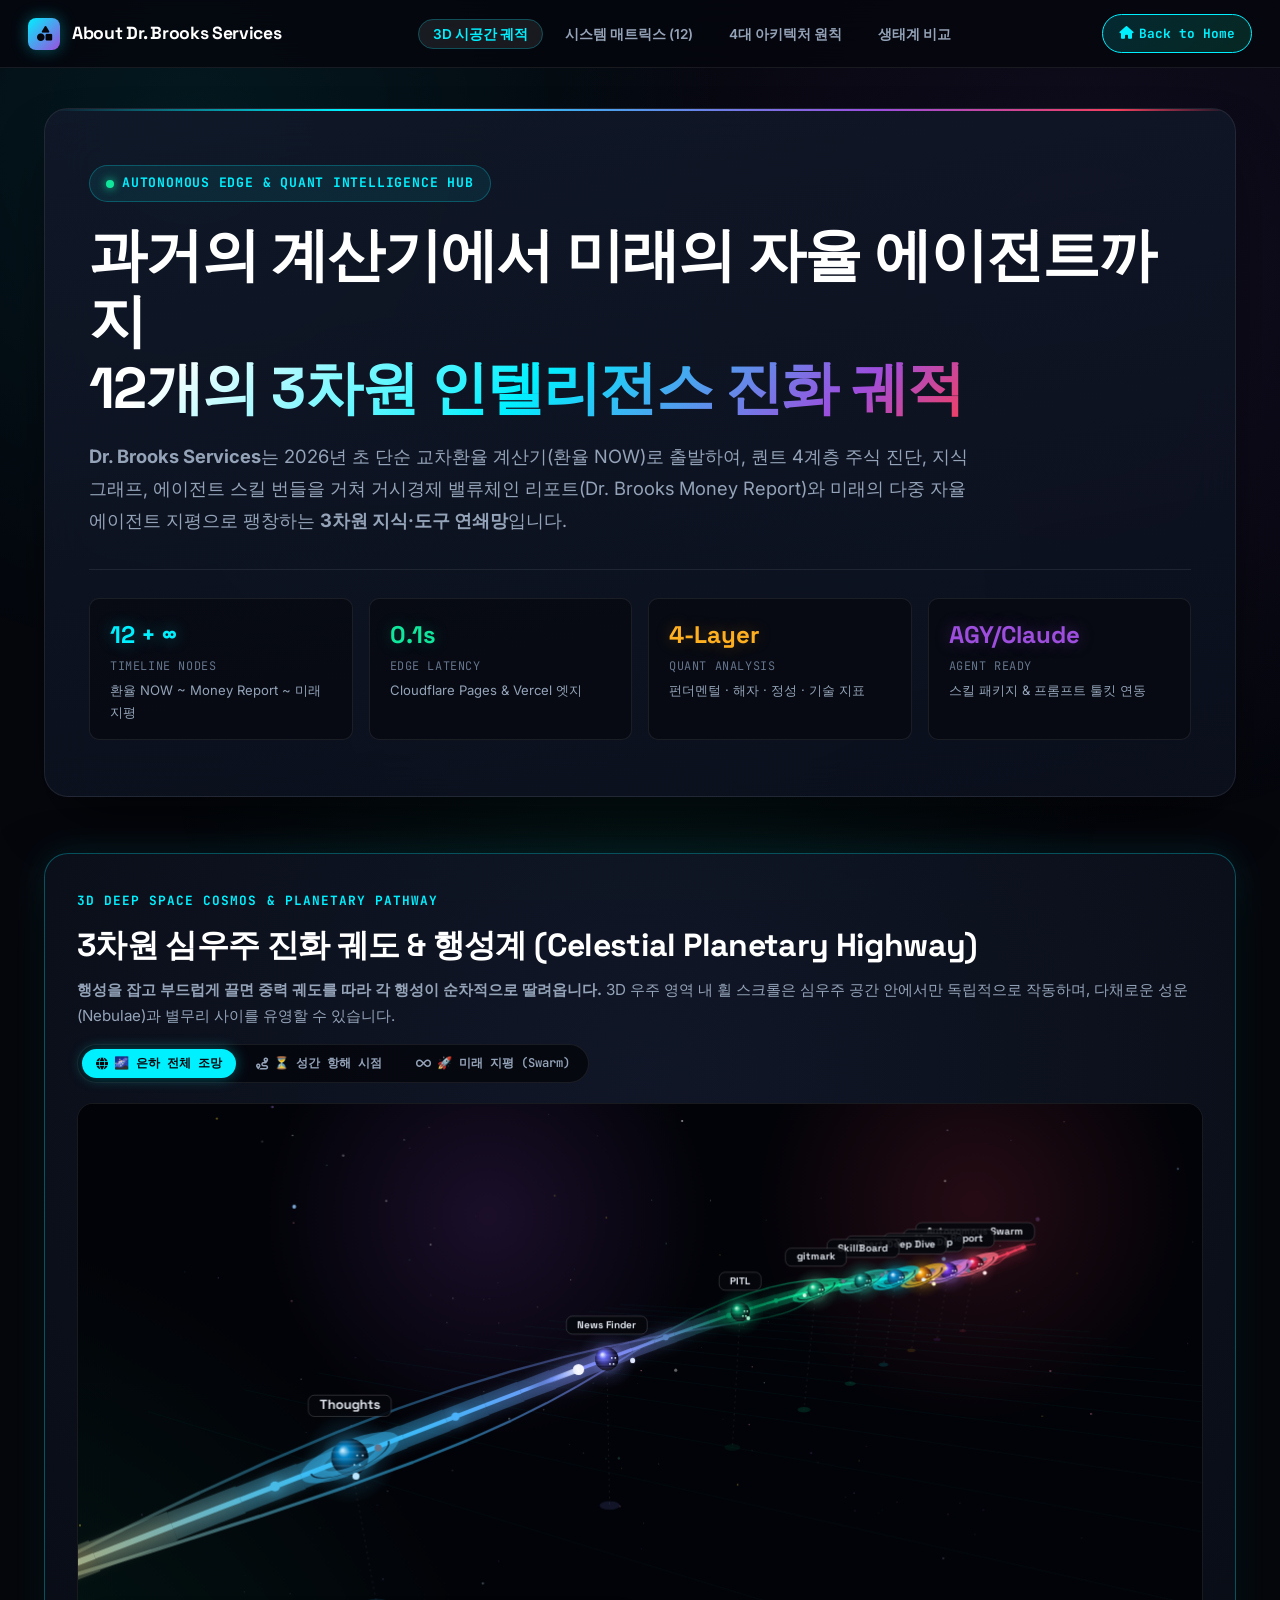
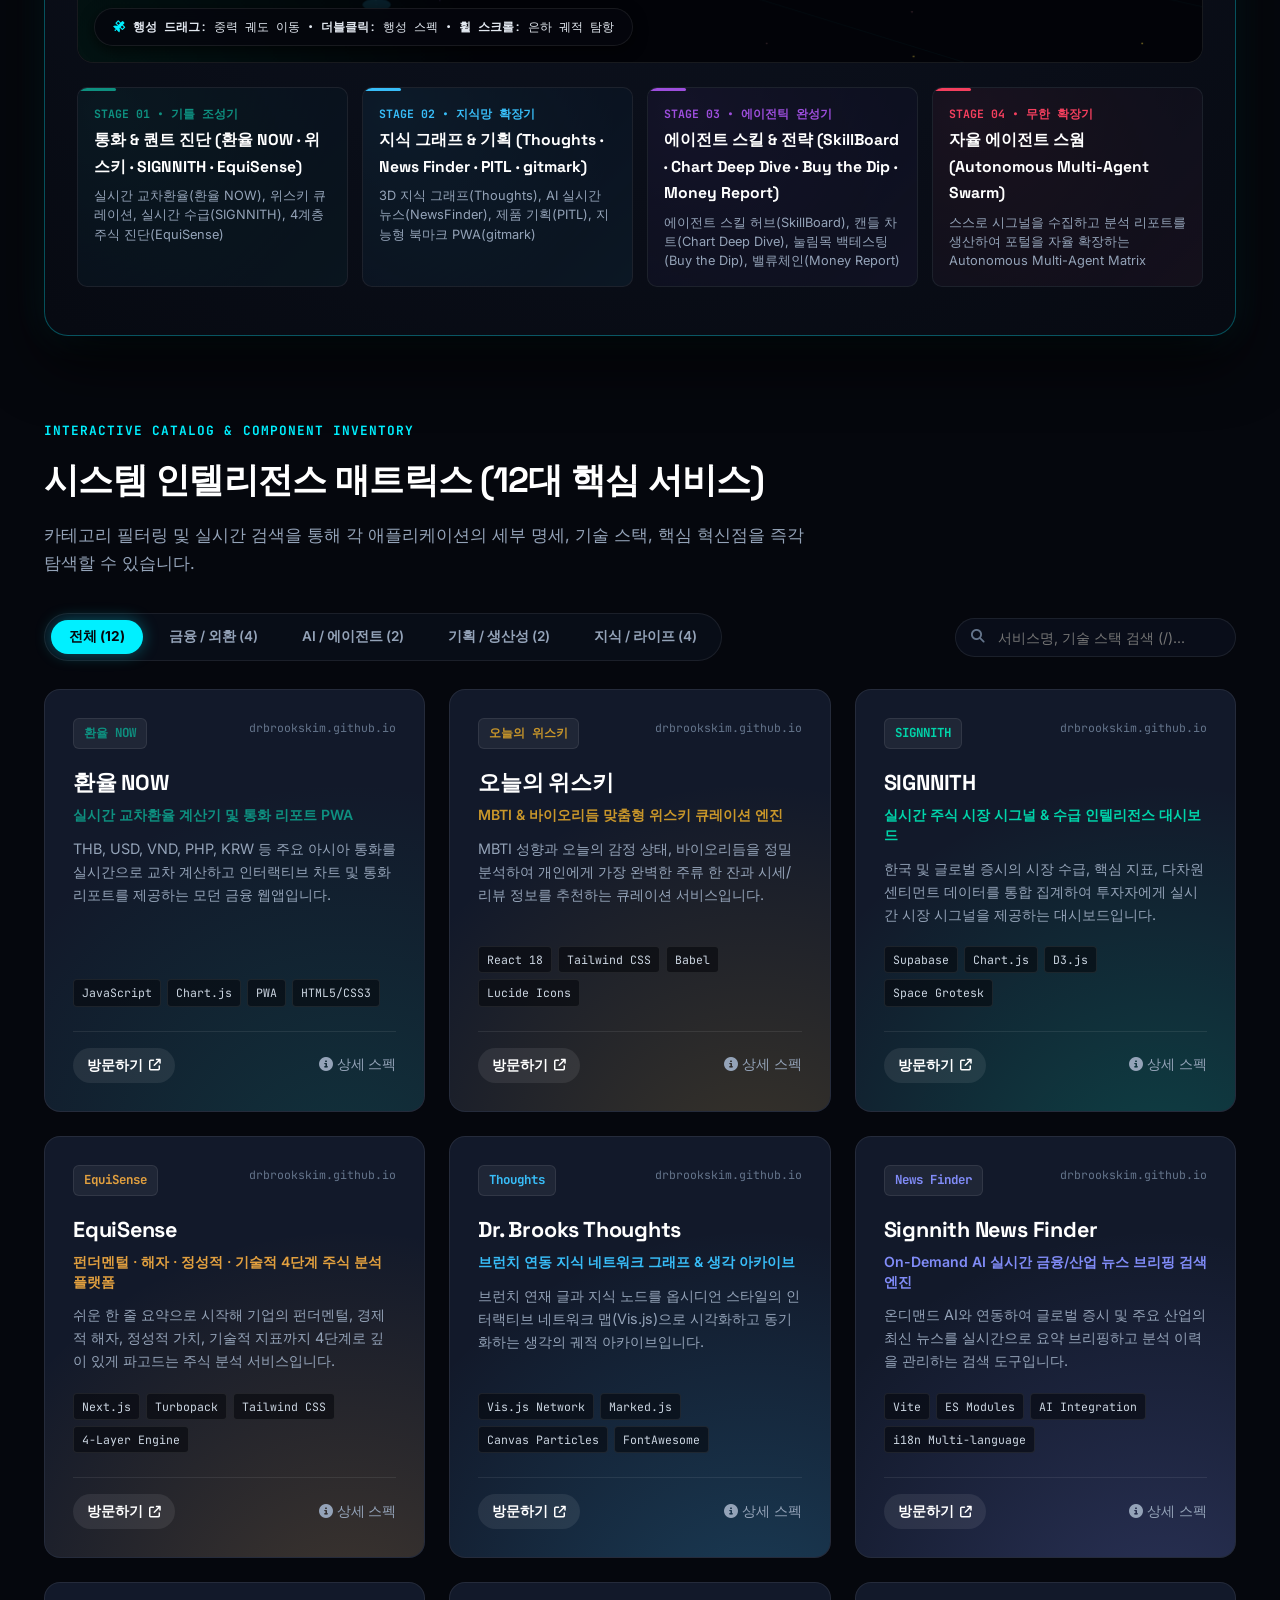
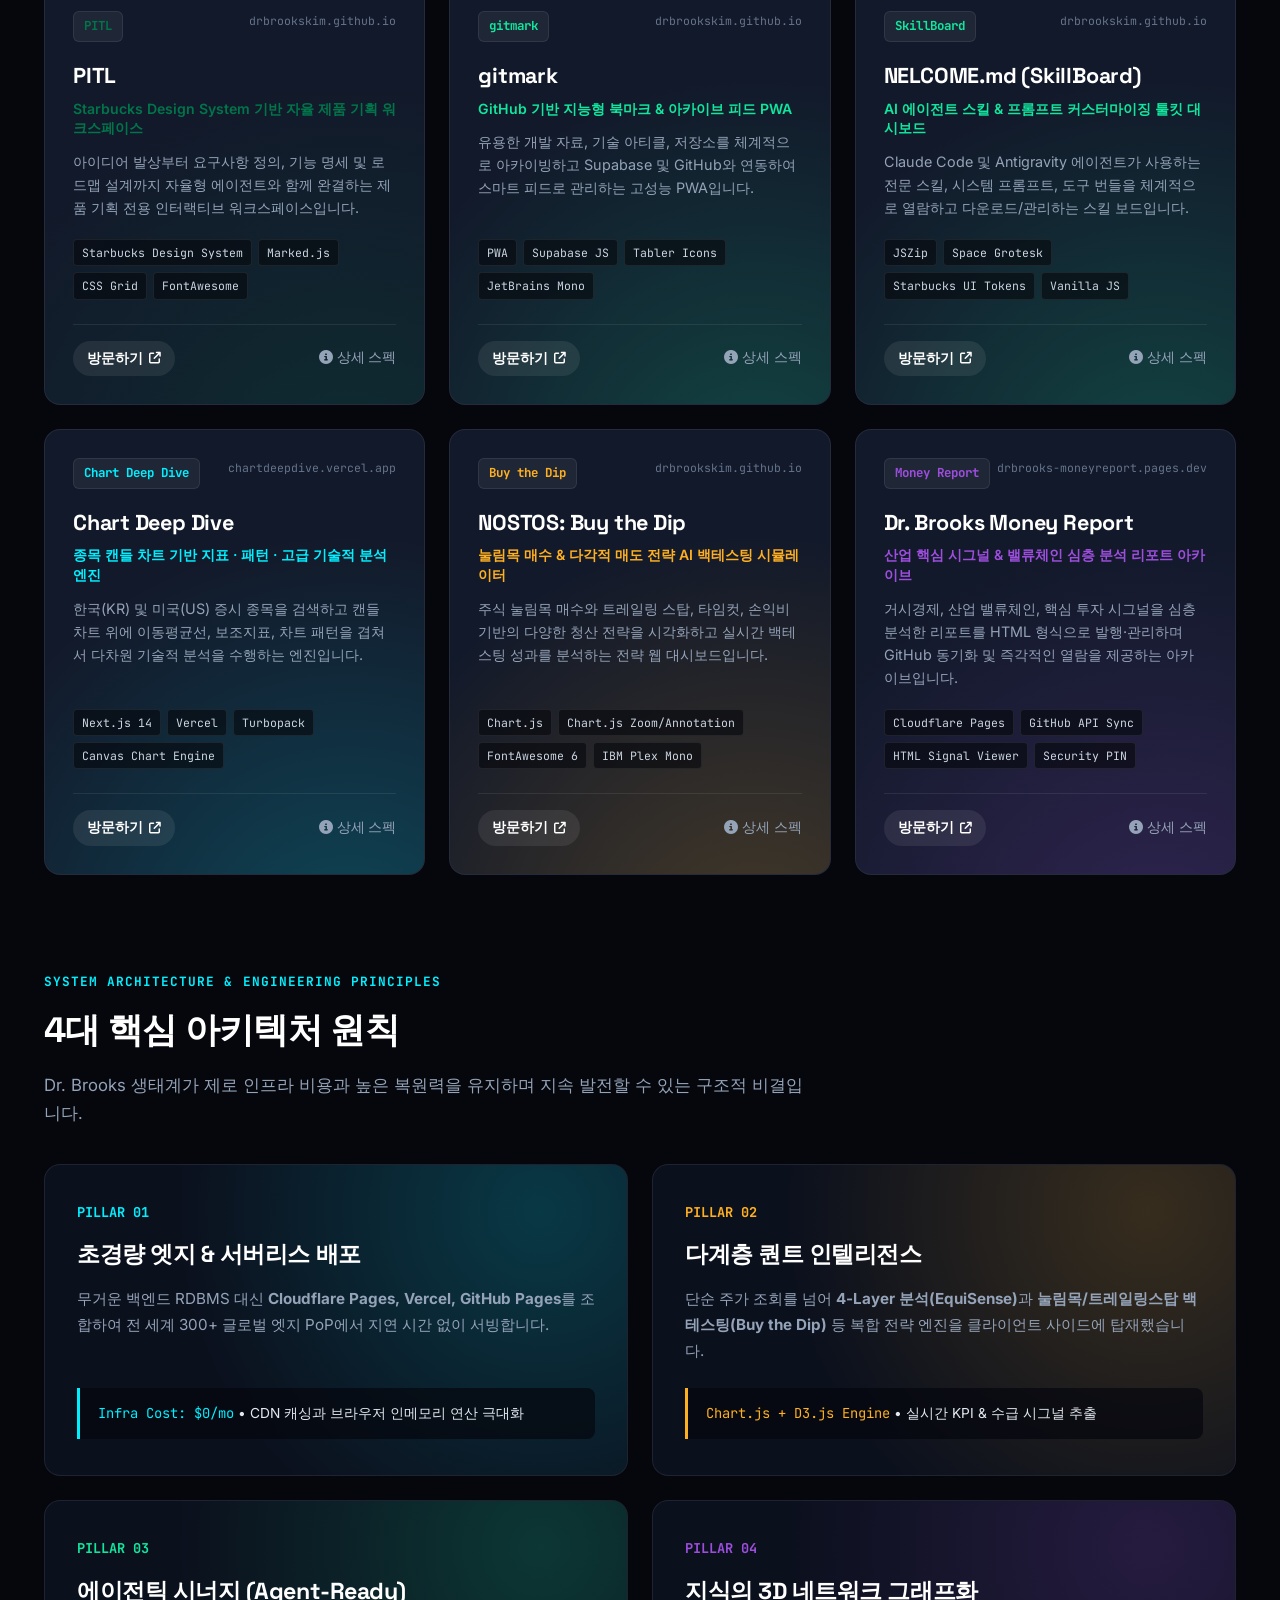
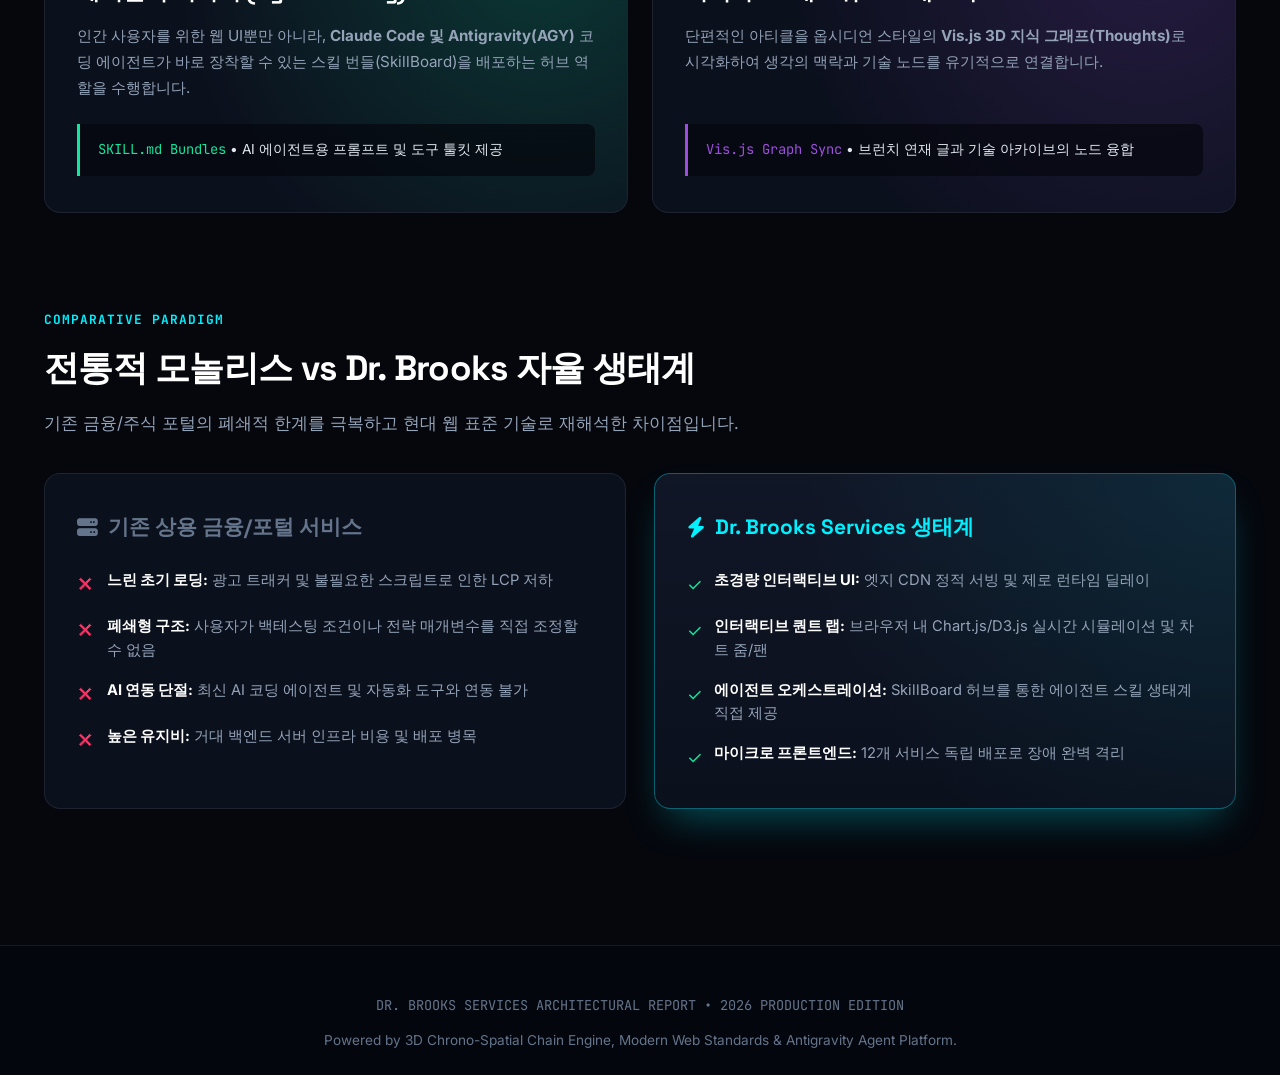
==== about.html @ 5dfea242 "feat: 3D 심우주 시공간 진화 궤적 및 시스템 매트릭스 about.html 정식 배포 및 메인 연동" ====
<!DOCTYPE html>
<html lang="ko">
<head>
<meta charset="UTF-8">
<meta name="viewport" content="width=device-width, initial-scale=1.0">
<title>Dr. Brooks Services — 3D Chrono-Spatial Chain &amp; Autonomous Web Intelligence</title>

<!-- Fonts: Space Grotesk (Display), JetBrains Mono (Tech/Data), Inter & Pretendard (Body) -->
<link rel="preconnect" href="https://fonts.googleapis.com">
<link rel="preconnect" href="https://fonts.gstatic.com" crossorigin>
<link href="https://fonts.googleapis.com/css2?family=Inter:wght@300;400;500;600;700;800&family=JetBrains+Mono:wght@400;500;700&family=Space+Grotesk:wght@500;600;700;800&display=swap" rel="stylesheet">
<link rel="stylesheet" href="https://cdnjs.cloudflare.com/ajax/libs/font-awesome/6.5.1/css/all.min.css">

<style>
  /* --- 1. DESIGN TOKEN SYSTEM --- */
  :root {
    --obsidian-void: #05070d;
    --slate-panel: #0b101d;
    --slate-card: #12192a;
    --slate-hover: #1b243b;
    
    --cyber-cyan: #00f0ff;
    --cyber-glow: rgba(0, 240, 255, 0.35);
    
    --aurora-emerald: #10e79d;
    --aurora-glow: rgba(16, 231, 157, 0.25);
    
    --solar-amber: #ffb020;
    --solar-glow: rgba(255, 176, 32, 0.25);
    
    --quantum-violet: #9d4edd;
    --quantum-glow: rgba(157, 78, 221, 0.35);
    
    --horizon-pink: #f43f5e;
    --pulse-rose: #ff3366;

    --text-pure: #ffffff;
    --text-primary: #e2e8f0;
    --text-muted: #94a3b8;
    --text-dim: #64748b;

    --border-glass: rgba(255, 255, 255, 0.08);
    --border-active: rgba(0, 240, 255, 0.45);
    
    --font-display: 'Space Grotesk', -apple-system, sans-serif;
    --font-mono: 'JetBrains Mono', monospace;
    --font-body: 'Inter', -apple-system, BlinkMacSystemFont, "Pretendard", sans-serif;

    --radius-xl: 24px;
    --radius-lg: 16px;
    --radius-md: 10px;
    --radius-pill: 9999px;
  }

  /* --- 2. BASE & RESET --- */
  *, *::before, *::after {
    box-sizing: border-box;
    margin: 0;
    padding: 0;
  }

  html {
    scroll-behavior: smooth;
    color-scheme: dark;
  }

  body {
    background-color: var(--obsidian-void);
    color: var(--text-primary);
    font-family: var(--font-body);
    font-size: 16px;
    line-height: 1.68;
    overflow-x: hidden;
    selection-background-color: var(--cyber-cyan);
    selection-color: var(--obsidian-void);
  }

  ::selection {
    background: var(--cyber-cyan);
    color: var(--obsidian-void);
  }

  /* Scroll Progress Indicator */
  .scroll-progress-bar {
    position: fixed;
    top: 0;
    left: 0;
    width: 0%;
    height: 3px;
    background: linear-gradient(90deg, var(--cyber-cyan), var(--aurora-emerald), var(--quantum-violet), var(--horizon-pink));
    z-index: 1000;
    box-shadow: 0 0 14px var(--cyber-cyan);
    transition: width 0.1s linear;
  }

  /* Ambient Living Canvas */
  .ambient-canvas {
    position: fixed;
    inset: 0;
    pointer-events: none;
    z-index: 0;
    overflow: hidden;
  }
  .ambient-mesh {
    position: absolute;
    width: 100%;
    height: 100%;
    background-image: 
      radial-gradient(circle at 15% 15%, rgba(0, 240, 255, 0.08) 0%, transparent 40%),
      radial-gradient(circle at 85% 30%, rgba(157, 78, 221, 0.09) 0%, transparent 45%),
      radial-gradient(circle at 50% 80%, rgba(16, 231, 157, 0.07) 0%, transparent 50%);
  }

  /* --- 3. NAVIGATION BAR --- */
  .top-nav {
    position: sticky;
    top: 0;
    z-index: 900;
    background: rgba(5, 7, 13, 0.85);
    backdrop-filter: blur(20px);
    -webkit-backdrop-filter: blur(20px);
    border-bottom: 1px solid var(--border-glass);
    padding: 14px 28px;
    display: flex;
    justify-content: space-between;
    align-items: center;
  }
  .nav-brand {
    display: flex;
    align-items: center;
    gap: 12px;
    text-decoration: none;
    color: var(--text-pure);
    font-family: var(--font-display);
    font-size: 1.1rem;
    font-weight: 800;
    letter-spacing: -0.02em;
  }
  .brand-icon-pulse {
    width: 32px;
    height: 32px;
    border-radius: 8px;
    background: linear-gradient(135deg, var(--cyber-cyan), var(--quantum-violet));
    display: flex;
    align-items: center;
    justify-content: center;
    color: var(--obsidian-void);
    font-size: 0.95rem;
    box-shadow: 0 0 16px var(--cyber-glow);
  }
  .brand-name span {
    color: var(--cyber-cyan);
    font-weight: 600;
    font-size: 0.85em;
    margin-left: 4px;
  }
  .nav-menu {
    display: flex;
    align-items: center;
    gap: 8px;
    list-style: none;
  }
  @media (max-width: 768px) {
    .nav-menu { display: none; }
  }
  .nav-link {
    color: var(--text-muted);
    text-decoration: none;
    font-size: 0.85rem;
    font-weight: 600;
    padding: 6px 14px;
    border-radius: var(--radius-pill);
    transition: all 0.2s cubic-bezier(0.16, 1, 0.3, 1);
  }
  .nav-link:hover, .nav-link.active {
    color: var(--text-pure);
    background: rgba(255, 255, 255, 0.08);
  }
  .nav-link.active {
    color: var(--cyber-cyan);
    border: 1px solid rgba(0, 240, 255, 0.25);
  }
  .nav-cta-btn {
    background: linear-gradient(135deg, rgba(0, 240, 255, 0.15), rgba(16, 231, 157, 0.15));
    border: 1px solid var(--cyber-cyan);
    color: var(--cyber-cyan);
    font-family: var(--font-mono);
    font-size: 0.8rem;
    font-weight: 700;
    padding: 8px 16px;
    border-radius: var(--radius-pill);
    text-decoration: none;
    display: inline-flex;
    align-items: center;
    gap: 6px;
    transition: all 0.25s;
  }
  .nav-cta-btn:hover {
    background: var(--cyber-cyan);
    color: var(--obsidian-void);
    box-shadow: 0 0 20px var(--cyber-glow);
    transform: translateY(-1px);
  }

  /* --- 4. SHELL CONTAINER --- */
  .app-shell {
    position: relative;
    z-index: 10;
    max-width: 1240px;
    margin: 0 auto;
    padding: 40px 24px;
  }

  /* --- 5. HERO SECTION (EDITORIAL THESIS) --- */
  .hero-wrapper {
    position: relative;
    margin-bottom: 56px;
  }
  .hero-panel {
    background: linear-gradient(170deg, rgba(18, 25, 42, 0.85) 0%, rgba(11, 16, 29, 0.95) 100%);
    border: 1px solid var(--border-glass);
    border-radius: var(--radius-xl);
    padding: 56px 44px;
    box-shadow: 0 30px 60px -20px rgba(0, 0, 0, 0.75);
    backdrop-filter: blur(24px);
    position: relative;
    overflow: hidden;
  }
  .hero-panel::before {
    content: '';
    position: absolute;
    top: 0;
    left: 0;
    right: 0;
    height: 2px;
    background: linear-gradient(90deg, transparent 0%, var(--cyber-cyan) 25%, var(--quantum-violet) 70%, var(--horizon-pink) 90%, transparent 100%);
  }
  
  .hero-eyebrow {
    display: inline-flex;
    align-items: center;
    gap: 8px;
    padding: 6px 16px;
    background: rgba(0, 240, 255, 0.08);
    border: 1px solid rgba(0, 240, 255, 0.25);
    border-radius: var(--radius-pill);
    color: var(--cyber-cyan);
    font-family: var(--font-mono);
    font-size: 0.82rem;
    font-weight: 700;
    text-transform: uppercase;
    letter-spacing: 0.06em;
    margin-bottom: 20px;
  }
  .live-dot {
    width: 8px;
    height: 8px;
    border-radius: 50%;
    background: var(--aurora-emerald);
    box-shadow: 0 0 10px var(--aurora-emerald);
    animation: livePulse 2s infinite;
  }
  @keyframes livePulse {
    0%, 100% { opacity: 1; transform: scale(1); }
    50% { opacity: 0.4; transform: scale(0.85); }
  }

  .hero-headline {
    font-family: var(--font-display);
    font-size: clamp(2.3rem, 4.8vw, 3.6rem);
    font-weight: 800;
    line-height: 1.16;
    letter-spacing: -0.03em;
    color: var(--text-pure);
    margin-bottom: 18px;
  }
  .hero-headline .gradient-text {
    background: linear-gradient(135deg, #ffffff 10%, var(--cyber-cyan) 50%, var(--quantum-violet) 85%, var(--horizon-pink) 100%);
    -webkit-background-clip: text;
    -webkit-text-fill-color: transparent;
  }

  .hero-lead {
    font-size: 1.15rem;
    color: var(--text-muted);
    max-width: 880px;
    line-height: 1.75;
    margin-bottom: 32px;
  }

  /* Telemetry Grid */
  .telemetry-grid {
    display: grid;
    grid-template-columns: repeat(4, 1fr);
    gap: 16px;
    padding-top: 28px;
    border-top: 1px solid var(--border-glass);
  }
  @media (max-width: 900px) {
    .telemetry-grid { grid-template-columns: repeat(2, 1fr); }
  }
  @media (max-width: 540px) {
    .telemetry-grid { grid-template-columns: 1fr; }
  }

  .telemetry-card {
    background: rgba(5, 7, 13, 0.6);
    border: 1px solid var(--border-glass);
    border-radius: var(--radius-md);
    padding: 16px 20px;
    transition: all 0.2s;
  }
  .telemetry-card:hover {
    border-color: var(--border-active);
    transform: translateY(-2px);
  }
  .telemetry-metric {
    font-family: var(--font-display);
    font-size: 1.5rem;
    font-weight: 800;
    margin-bottom: 2px;
  }
  .telemetry-metric.cyan { color: var(--cyber-cyan); text-shadow: 0 0 16px var(--cyber-glow); }
  .telemetry-metric.emerald { color: var(--aurora-emerald); text-shadow: 0 0 16px var(--aurora-glow); }
  .telemetry-metric.amber { color: var(--solar-amber); text-shadow: 0 0 16px var(--solar-glow); }
  .telemetry-metric.violet { color: var(--quantum-violet); text-shadow: 0 0 16px var(--quantum-glow); }

  .telemetry-label {
    font-family: var(--font-mono);
    font-size: 0.74rem;
    text-transform: uppercase;
    letter-spacing: 0.05em;
    color: var(--text-dim);
  }
  .telemetry-sub {
    font-size: 0.82rem;
    color: var(--text-muted);
    margin-top: 2px;
  }

  /* --- 6. SECTION: 3D CHRONO-SPATIAL CHAIN & ORBIT ENGINE --- */
  .chrono-section {
    background: radial-gradient(circle at 50% 20%, rgba(18, 25, 42, 0.9) 0%, rgba(7, 10, 18, 0.98) 100%);
    border: 1px solid rgba(0, 240, 255, 0.3);
    border-radius: var(--radius-xl);
    padding: 36px 32px 48px;
    box-shadow: 0 25px 60px rgba(0, 0, 0, 0.8), 0 0 35px rgba(0, 240, 255, 0.12);
    margin-bottom: 84px;
    position: relative;
    overflow: hidden;
  }
  .chrono-header {
    display: flex;
    justify-content: space-between;
    align-items: flex-end;
    margin-bottom: 20px;
    flex-wrap: wrap;
    gap: 16px;
  }
  .chrono-title-group h2 {
    font-family: var(--font-display);
    font-size: 2rem;
    font-weight: 800;
    color: var(--text-pure);
    letter-spacing: -0.02em;
  }
  .chrono-title-group p {
    color: var(--text-muted);
    font-size: 0.95rem;
    margin-top: 4px;
  }

  /* Camera Presets Toolbar */
  .cam-controls {
    display: flex;
    gap: 6px;
    flex-wrap: wrap;
    background: rgba(5, 7, 13, 0.85);
    padding: 4px;
    border-radius: var(--radius-pill);
    border: 1px solid var(--border-glass);
  }
  .btn-cam-preset {
    background: transparent;
    border: none;
    color: var(--text-muted);
    font-family: var(--font-mono);
    font-size: 0.76rem;
    font-weight: 600;
    padding: 6px 14px;
    border-radius: var(--radius-pill);
    cursor: pointer;
    transition: all 0.2s;
    display: inline-flex;
    align-items: center;
    gap: 6px;
  }
  .btn-cam-preset:hover {
    color: var(--text-pure);
    background: rgba(255, 255, 255, 0.08);
  }
  .btn-cam-preset.active {
    background: var(--cyber-cyan);
    color: var(--obsidian-void);
    font-weight: 800;
    box-shadow: 0 0 14px var(--cyber-glow);
  }

  /* 3D Canvas Viewport Container (Overscroll / Wheel strictly isolated) */
  .viewport-3d-box {
    position: relative;
    width: 100%;
    height: 560px;
    border-radius: var(--radius-lg);
    background: #04060b;
    border: 1px solid var(--border-glass);
    overflow: hidden;
    cursor: grab;
    user-select: none;
    overscroll-behavior: contain;
    touch-action: none;
  }
  .viewport-3d-box.is-node-drag {
    cursor: ew-resize !important;
  }
  .viewport-3d-box:active {
    cursor: grabbing !important;
  }
  
  #chronoCanvas {
    position: absolute;
    inset: 0;
    width: 100%;
    height: 100%;
    display: block;
  }

  /* Floating 3D Holographic Side Callout HUD Tooltip with Slow Entrance & Reverse Collapse on Exit */
  .hud-3d-tooltip {
    position: absolute;
    pointer-events: none;
    z-index: 50;
    background: rgba(11, 16, 29, 0.95);
    backdrop-filter: blur(20px);
    -webkit-backdrop-filter: blur(20px);
    border: 1px solid var(--hud-accent, var(--cyber-cyan));
    border-radius: var(--radius-lg);
    padding: 18px 22px;
    box-shadow: 0 16px 40px rgba(0, 0, 0, 0.75), 0 0 25px color-mix(in srgb, var(--hud-accent, var(--cyber-cyan)) 35%, transparent);
    min-width: 290px;
    max-width: 350px;
    opacity: 0;
    visibility: hidden;
    /* Reverse exit transition: collapses back into the line origin */
    transition: opacity 0.65s cubic-bezier(0.4, 0, 0.2, 1),
                transform 0.65s cubic-bezier(0.4, 0, 0.2, 1),
                border-color 0.4s ease,
                box-shadow 0.4s ease,
                visibility 0.65s;
    overflow: hidden;
  }

  /* Directional Outward Blooming & Reverse Collapse */
  .hud-3d-tooltip.hud-dir-right {
    transform-origin: left bottom;
    transform: scale(0.78) translateX(-28px) translateY(28px);
  }
  .hud-3d-tooltip.hud-dir-right.active {
    transform: scale(1) translateX(0) translateY(0);
    /* Slower, majestic entrance */
    transition: opacity 0.88s cubic-bezier(0.16, 1, 0.3, 1),
                transform 0.88s cubic-bezier(0.16, 1, 0.3, 1),
                border-color 0.4s ease,
                box-shadow 0.4s ease,
                visibility 0.88s;
  }

  .hud-3d-tooltip.hud-dir-left {
    transform-origin: right bottom;
    transform: scale(0.78) translateX(28px) translateY(28px);
  }
  .hud-3d-tooltip.hud-dir-left.active {
    transform: scale(1) translateX(0) translateY(0);
    /* Slower, majestic entrance */
    transition: opacity 0.88s cubic-bezier(0.16, 1, 0.3, 1),
                transform 0.88s cubic-bezier(0.16, 1, 0.3, 1),
                border-color 0.4s ease,
                box-shadow 0.4s ease,
                visibility 0.88s;
  }

  /* Natural Outward Dynamic Gradient Fill */
  .hud-3d-tooltip::before {
    content: '';
    position: absolute;
    inset: 0;
    opacity: 0;
    transition: opacity 0.65s cubic-bezier(0.4, 0, 0.2, 1), transform 0.65s cubic-bezier(0.4, 0, 0.2, 1);
    z-index: -1;
    pointer-events: none;
  }

  .hud-3d-tooltip.hud-dir-right::before {
    background: linear-gradient(
      135deg,
      rgba(255, 255, 255, 0.04) 0%,
      rgba(11, 16, 29, 0.25) 25%,
      color-mix(in srgb, var(--hud-accent, var(--cyber-cyan)) 16%, transparent) 65%,
      color-mix(in srgb, var(--hud-accent, var(--cyber-cyan)) 40%, transparent) 100%
    );
    transform: translateX(-35px) translateY(35px);
  }

  .hud-3d-tooltip.hud-dir-left::before {
    background: linear-gradient(
      225deg,
      rgba(255, 255, 255, 0.04) 0%,
      rgba(11, 16, 29, 0.25) 25%,
      color-mix(in srgb, var(--hud-accent, var(--cyber-cyan)) 16%, transparent) 65%,
      color-mix(in srgb, var(--hud-accent, var(--cyber-cyan)) 40%, transparent) 100%
    );
    transform: translateX(35px) translateY(35px);
  }

  /* Shimmer Light Bar */
  .hud-3d-tooltip::after {
    content: '';
    position: absolute;
    bottom: 0;
    left: 0;
    right: 0;
    height: 3px;
    background: linear-gradient(90deg, transparent, var(--hud-accent, var(--cyber-cyan)), transparent);
    opacity: 0;
    transform: scaleX(0);
    transition: opacity 0.5s ease, transform 0.5s ease;
  }

  .hud-3d-tooltip.active {
    opacity: 1;
    visibility: visible;
    pointer-events: auto;
  }

  .hud-3d-tooltip.active::before {
    opacity: 1;
    transform: translateX(0) translateY(0);
    transition: opacity 0.95s cubic-bezier(0.16, 1, 0.3, 1), transform 0.95s cubic-bezier(0.16, 1, 0.3, 1);
  }

  .hud-3d-tooltip.active::after {
    opacity: 1;
    transform: scaleX(1);
    transition: opacity 0.8s ease 0.15s, transform 0.8s cubic-bezier(0.16, 1, 0.3, 1) 0.15s;
  }
  .hud-top {
    display: flex;
    justify-content: space-between;
    align-items: center;
    margin-bottom: 6px;
  }
  .hud-badge {
    font-family: var(--font-mono);
    font-size: 0.72rem;
    font-weight: 700;
    padding: 2px 8px;
    border-radius: 4px;
    background: rgba(0, 240, 255, 0.15);
    color: var(--cyber-cyan);
    border: 1px solid rgba(0, 240, 255, 0.3);
  }
  .hud-era {
    font-family: var(--font-mono);
    font-size: 0.7rem;
    color: var(--text-dim);
  }
  .hud-title {
    font-family: var(--font-display);
    font-size: 1.15rem;
    font-weight: 800;
    color: var(--text-pure);
    margin-bottom: 4px;
  }
  .hud-tagline {
    font-size: 0.82rem;
    color: var(--solar-amber);
    font-weight: 600;
    margin-bottom: 8px;
    line-height: 1.35;
  }
  .hud-desc {
    font-size: 0.8rem;
    color: var(--text-muted);
    line-height: 1.5;
    margin-bottom: 12px;
  }
  .hud-action {
    display: flex;
    justify-content: space-between;
    align-items: center;
    padding-top: 10px;
    border-top: 1px solid var(--border-glass);
  }
  .hud-click-hint {
    font-family: var(--font-mono);
    font-size: 0.72rem;
    color: var(--cyber-cyan);
    display: flex;
    align-items: center;
    gap: 4px;
  }

  /* 3D Interaction Guide Overlay */
  .viewport-overlay-hint {
    position: absolute;
    bottom: 16px;
    left: 16px;
    background: rgba(5, 7, 13, 0.85);
    backdrop-filter: blur(10px);
    border: 1px solid var(--border-glass);
    border-radius: var(--radius-pill);
    padding: 8px 18px;
    font-family: var(--font-mono);
    font-size: 0.75rem;
    color: var(--text-primary);
    display: flex;
    align-items: center;
    gap: 8px;
    pointer-events: none;
    box-shadow: 0 4px 14px rgba(0, 0, 0, 0.6);
  }

  /* Evolutionary Stages Indicator */
  .evolution-stages-grid {
    display: grid;
    grid-template-columns: repeat(4, 1fr);
    gap: 14px;
    margin-top: 24px;
  }
  @media (max-width: 900px) {
    .evolution-stages-grid { grid-template-columns: repeat(2, 1fr); }
  }
  /* Keyframes for Ambient Breathing Gradient Glow & Shimmer */
  @keyframes tileGradientBreath {
    0% {
      opacity: 0.22;
      transform: scale(0.97) translateY(4px);
    }
    50% {
      opacity: 0.48;
      transform: scale(1.03) translateY(-2px);
    }
    100% {
      opacity: 0.22;
      transform: scale(0.97) translateY(4px);
    }
  }

  @keyframes shimmerSheen {
    0% {
      background-position: -200% 0;
    }
    100% {
      background-position: 200% 0;
    }
  }

  /* Evolutionary Stages Indicator */
  .evolution-stages-grid {
    display: grid;
    grid-template-columns: repeat(4, 1fr);
    gap: 14px;
    margin-top: 24px;
  }
  @media (max-width: 900px) {
    .evolution-stages-grid { grid-template-columns: repeat(2, 1fr); }
  }
  @media (max-width: 500px) {
    .evolution-stages-grid { grid-template-columns: 1fr; }
  }
  .stage-box {
    background: rgba(11, 16, 29, 0.75);
    border: 1px solid var(--border-glass);
    border-radius: var(--radius-md);
    padding: 16px;
    position: relative;
    overflow: hidden;
    transition: all 0.35s cubic-bezier(0.16, 1, 0.3, 1);
    z-index: 1;
  }
  .stage-box::before {
    content: '';
    position: absolute;
    top: 0;
    left: 0;
    width: 38px;
    height: 3px;
    background: var(--stage-color, var(--cyber-cyan));
    border-radius: 2px;
    z-index: 2;
    transition: width 0.35s ease;
  }
  /* Natural Color-Matched Gradient Fill Layer */
  .stage-box::after {
    content: '';
    position: absolute;
    inset: 0;
    background: radial-gradient(circle at 10% 10%, color-mix(in srgb, var(--stage-color, var(--cyber-cyan)) 26%, transparent) 0%, rgba(11, 16, 29, 0) 75%),
                linear-gradient(135deg, transparent 0%, color-mix(in srgb, var(--stage-color, var(--cyber-cyan)) 20%, transparent) 100%);
    opacity: 0.25;
    transition: opacity 0.4s ease, transform 0.4s cubic-bezier(0.16, 1, 0.3, 1);
    z-index: -1;
    animation: tileGradientBreath 6s ease-in-out infinite alternate;
  }
  .stage-box:hover {
    border-color: var(--stage-color, var(--cyber-cyan));
    background: rgba(18, 25, 42, 0.92);
    transform: translateY(-4px);
    box-shadow: 0 14px 28px -8px color-mix(in srgb, var(--stage-color, var(--cyber-cyan)) 38%, transparent),
                0 0 18px -4px color-mix(in srgb, var(--stage-color, var(--cyber-cyan)) 24%, transparent);
  }
  .stage-box:hover::before {
    width: 100%;
  }
  .stage-box:hover::after {
    opacity: 1;
    transform: scale(1.05);
  }
  .stage-tag {
    font-family: var(--font-mono);
    font-size: 0.72rem;
    font-weight: 700;
    color: var(--stage-color, var(--cyber-cyan));
    margin-bottom: 4px;
    display: flex;
    align-items: center;
    gap: 4px;
  }
  .stage-name {
    font-family: var(--font-display);
    font-size: 0.98rem;
    font-weight: 700;
    color: var(--text-pure);
    margin-bottom: 6px;
  }
  .stage-summary {
    font-size: 0.8rem;
    color: var(--text-muted);
    line-height: 1.5;
  }

  /* --- 7. SECTION HEADERS & CATALOG MATRIX --- */
  .section-wrap {
    margin-bottom: 96px;
    scroll-margin-top: 80px;
  }
  .section-tag {
    font-family: var(--font-mono);
    font-size: 0.8rem;
    font-weight: 700;
    color: var(--cyber-cyan);
    letter-spacing: 0.08em;
    text-transform: uppercase;
    display: block;
    margin-bottom: 8px;
  }
  .section-title {
    font-family: var(--font-display);
    font-size: 2.2rem;
    font-weight: 800;
    letter-spacing: -0.02em;
    color: var(--text-pure);
    margin-bottom: 12px;
  }
  .section-description {
    font-size: 1.05rem;
    color: var(--text-muted);
    max-width: 760px;
    margin-bottom: 36px;
  }

  .matrix-toolbar {
    display: flex;
    justify-content: space-between;
    align-items: center;
    gap: 16px;
    margin-bottom: 28px;
    flex-wrap: wrap;
  }
  .filter-ribbon {
    display: flex;
    gap: 8px;
    flex-wrap: wrap;
    background: rgba(11, 16, 29, 0.7);
    padding: 6px;
    border-radius: var(--radius-pill);
    border: 1px solid var(--border-glass);
  }
  .filter-chip {
    background: transparent;
    border: none;
    color: var(--text-muted);
    font-family: var(--font-body);
    font-size: 0.85rem;
    font-weight: 600;
    padding: 8px 18px;
    border-radius: var(--radius-pill);
    cursor: pointer;
    transition: all 0.2s cubic-bezier(0.16, 1, 0.3, 1);
    display: inline-flex;
    align-items: center;
    gap: 6px;
  }
  .filter-chip:hover {
    color: var(--text-pure);
    background: rgba(255, 255, 255, 0.06);
  }
  .filter-chip.active {
    background: var(--cyber-cyan);
    color: var(--obsidian-void);
    font-weight: 700;
    box-shadow: 0 0 16px var(--cyber-glow);
  }

  .search-box-wrap {
    position: relative;
    min-width: 260px;
  }
  .search-input {
    width: 100%;
    background: rgba(11, 16, 29, 0.8);
    border: 1px solid var(--border-glass);
    border-radius: var(--radius-pill);
    padding: 10px 18px 10px 42px;
    color: var(--text-pure);
    font-family: var(--font-body);
    font-size: 0.88rem;
    outline: none;
    transition: all 0.2s;
  }
  .search-input:focus {
    border-color: var(--cyber-cyan);
    box-shadow: 0 0 16px var(--cyber-glow);
  }
  .search-icon {
    position: absolute;
    left: 16px;
    top: 50%;
    transform: translateY(-50%);
    color: var(--text-dim);
    font-size: 0.85rem;
  }

  /* Matrix Grid */
  .matrix-grid {
    display: grid;
    grid-template-columns: repeat(auto-fill, minmax(360px, 1fr));
    gap: 24px;
  }
  @media (max-width: 480px) {
    .matrix-grid { grid-template-columns: 1fr; }
  }

  /* Matrix Card Tile with Dynamic Color-Matched Gradient Fill */
  .matrix-card {
    background: var(--slate-card);
    border: 1px solid var(--border-glass);
    border-radius: var(--radius-lg);
    padding: 28px;
    display: flex;
    flex-direction: column;
    justify-content: space-between;
    position: relative;
    overflow: hidden;
    transition: all 0.4s cubic-bezier(0.16, 1, 0.3, 1);
    cursor: pointer;
    z-index: 1;
  }

  /* Ambient Breathing Gradient Base */
  .matrix-card::before {
    content: '';
    position: absolute;
    inset: 0;
    background: radial-gradient(circle at 80% 120%, var(--card-accent, var(--cyber-cyan)) 0%, rgba(11, 16, 29, 0) 70%);
    opacity: 0.22;
    transition: opacity 0.5s ease, transform 0.5s cubic-bezier(0.16, 1, 0.3, 1);
    pointer-events: none;
    z-index: -2;
    animation: tileGradientBreath 7s ease-in-out infinite alternate;
  }

  /* Smooth Color-Matched Gradient Fill Layer (Naturally rises & floods on hover) */
  .matrix-card::after {
    content: '';
    position: absolute;
    inset: 0;
    background: linear-gradient(
      155deg,
      rgba(255, 255, 255, 0.04) 0%,
      rgba(11, 16, 29, 0.35) 30%,
      color-mix(in srgb, var(--card-accent, var(--cyber-cyan)) 18%, transparent) 65%,
      color-mix(in srgb, var(--card-accent, var(--cyber-cyan)) 38%, transparent) 100%
    );
    opacity: 0;
    transform: translateY(24px) scale(0.98);
    transition: opacity 0.45s cubic-bezier(0.16, 1, 0.3, 1), transform 0.45s cubic-bezier(0.16, 1, 0.3, 1);
    pointer-events: none;
    z-index: -1;
  }

  .matrix-card:hover {
    background: rgba(18, 25, 42, 0.95);
    border-color: var(--card-accent, var(--cyber-cyan));
    transform: translateY(-7px);
    box-shadow: 0 22px 50px -12px color-mix(in srgb, var(--card-accent, var(--cyber-cyan)) 38%, transparent),
                0 0 25px -4px color-mix(in srgb, var(--card-accent, var(--cyber-cyan)) 24%, transparent);
  }
  .matrix-card:hover::before {
    opacity: 0.65;
    transform: scale(1.18) translateY(-8px);
  }
  .matrix-card:hover::after {
    opacity: 1;
    transform: translateY(0) scale(1);
  }

  .card-head {
    display: flex;
    justify-content: space-between;
    align-items: flex-start;
    margin-bottom: 16px;
  }
  .card-seq {
    font-family: var(--font-mono);
    font-size: 0.78rem;
    font-weight: 700;
    padding: 4px 10px;
    border-radius: 6px;
    background: rgba(255, 255, 255, 0.06);
    color: var(--card-accent, var(--cyber-cyan));
    border: 1px solid rgba(255, 255, 255, 0.08);
  }
  .card-domain-badge {
    font-family: var(--font-mono);
    font-size: 0.72rem;
    color: var(--text-dim);
  }

  .card-title-group {
    margin-bottom: 12px;
  }
  .card-main-title {
    font-family: var(--font-display);
    font-size: 1.35rem;
    font-weight: 700;
    color: var(--text-pure);
    margin-bottom: 4px;
    letter-spacing: -0.01em;
  }
  .card-tagline {
    font-size: 0.88rem;
    font-weight: 600;
    color: var(--card-accent, var(--solar-amber));
    line-height: 1.4;
  }

  .card-body-desc {
    font-size: 0.9rem;
    color: var(--text-muted);
    line-height: 1.6;
    margin-bottom: 20px;
  }

  .card-pills-row {
    display: flex;
    flex-wrap: wrap;
    gap: 6px;
    margin-bottom: 24px;
  }
  .tech-chip {
    font-family: var(--font-mono);
    font-size: 0.72rem;
    padding: 3px 8px;
    border-radius: 4px;
    background: rgba(5, 7, 13, 0.6);
    border: 1px solid var(--border-glass);
    color: #cbd5e1;
  }

  .card-foot-actions {
    display: flex;
    align-items: center;
    justify-content: space-between;
    padding-top: 16px;
    border-top: 1px solid var(--border-glass);
    margin-top: auto;
  }
  .btn-launch-site {
    display: inline-flex;
    align-items: center;
    gap: 6px;
    color: var(--text-pure);
    text-decoration: none;
    font-size: 0.86rem;
    font-weight: 700;
    padding: 6px 14px;
    border-radius: var(--radius-pill);
    background: rgba(255, 255, 255, 0.08);
    transition: all 0.2s;
  }
  .btn-launch-site:hover {
    background: var(--card-accent, var(--cyber-cyan));
    color: var(--obsidian-void);
  }
  .btn-detail-trigger {
    background: transparent;
    border: none;
    color: var(--text-muted);
    font-size: 0.86rem;
    cursor: pointer;
    display: inline-flex;
    align-items: center;
    gap: 4px;
    transition: color 0.2s;
  }
  .btn-detail-trigger:hover {
    color: var(--cyber-cyan);
  }

  /* --- 8. SECTION: ARCHITECTURAL PILLARS --- */
  .pillars-quad {
    display: grid;
    grid-template-columns: repeat(2, 1fr);
    gap: 24px;
  }
  @media (max-width: 820px) {
    .pillars-quad { grid-template-columns: 1fr; }
  }

  .pillar-panel {
    background: var(--slate-panel);
    border: 1px solid var(--border-glass);
    border-radius: var(--radius-lg);
    padding: 36px 32px;
    display: flex;
    flex-direction: column;
    justify-content: space-between;
    position: relative;
    overflow: hidden;
    transition: all 0.4s cubic-bezier(0.16, 1, 0.3, 1);
    z-index: 1;
  }

  .pillar-panel:nth-child(1) { --pillar-accent: var(--cyber-cyan); }
  .pillar-panel:nth-child(2) { --pillar-accent: var(--solar-amber); }
  .pillar-panel:nth-child(3) { --pillar-accent: var(--aurora-emerald); }
  .pillar-panel:nth-child(4) { --pillar-accent: var(--quantum-violet); }

  /* Pillar Ambient Breathing Gradient */
  .pillar-panel::before {
    content: '';
    position: absolute;
    inset: 0;
    background: radial-gradient(circle at 85% 15%, var(--pillar-accent, var(--cyber-cyan)) 0%, transparent 65%);
    opacity: 0.18;
    transition: opacity 0.5s ease, transform 0.5s ease;
    z-index: -2;
    animation: tileGradientBreath 7s ease-in-out infinite alternate;
  }

  /* Pillar Smooth Color-Matched Gradient Fill Layer */
  .pillar-panel::after {
    content: '';
    position: absolute;
    inset: 0;
    background: linear-gradient(
      140deg,
      rgba(255, 255, 255, 0.04) 0%,
      color-mix(in srgb, var(--pillar-accent, var(--cyber-cyan)) 14%, transparent) 40%,
      color-mix(in srgb, var(--pillar-accent, var(--cyber-cyan)) 32%, transparent) 100%
    );
    opacity: 0;
    transform: translateY(20px);
    transition: opacity 0.45s cubic-bezier(0.16, 1, 0.3, 1), transform 0.45s cubic-bezier(0.16, 1, 0.3, 1);
    z-index: -1;
  }

  .pillar-panel:hover {
    border-color: var(--pillar-accent, var(--cyber-cyan));
    transform: translateY(-6px);
    box-shadow: 0 22px 50px -12px color-mix(in srgb, var(--pillar-accent, var(--cyber-cyan)) 32%, transparent),
                0 0 24px -4px color-mix(in srgb, var(--pillar-accent, var(--cyber-cyan)) 20%, transparent);
  }
  .pillar-panel:hover::before {
    opacity: 0.6;
    transform: scale(1.12);
  }
  .pillar-panel:hover::after {
    opacity: 1;
    transform: translateY(0);
  }

  .pillar-num {
    font-family: var(--font-mono);
    font-size: 0.85rem;
    font-weight: 700;
    color: var(--pillar-accent, var(--cyber-cyan));
    margin-bottom: 12px;
  }
  .pillar-heading {
    font-family: var(--font-display);
    font-size: 1.45rem;
    font-weight: 800;
    color: var(--text-pure);
    margin-bottom: 12px;
    letter-spacing: -0.02em;
  }
  .pillar-text {
    font-size: 0.95rem;
    color: var(--text-muted);
    line-height: 1.7;
    margin-bottom: 24px;
  }
  .pillar-proof {
    background: rgba(5, 7, 13, 0.7);
    border-left: 3px solid var(--pillar-accent, var(--cyber-cyan));
    padding: 14px 18px;
    border-radius: 0 8px 8px 0;
    font-size: 0.86rem;
    color: #e2e8f0;
  }
  .pillar-proof code {
    font-family: var(--font-mono);
    color: var(--pillar-accent, var(--cyber-cyan));
  }

  /* --- 9. SECTION: ARCHITECTURAL COMPARISON --- */
  .comparison-split {
    display: grid;
    grid-template-columns: 1fr 1fr;
    gap: 28px;
  }
  @media (max-width: 860px) {
    .comparison-split { grid-template-columns: 1fr; }
  }

  .comp-column {
    background: var(--slate-panel);
    border: 1px solid var(--border-glass);
    border-radius: var(--radius-lg);
    padding: 36px 32px;
    position: relative;
    overflow: hidden;
    transition: all 0.4s cubic-bezier(0.16, 1, 0.3, 1);
    z-index: 1;
  }

  .comp-column.hero-comp {
    border-color: rgba(0, 240, 255, 0.35);
    background: linear-gradient(180deg, rgba(18, 25, 42, 0.9), var(--slate-panel));
    box-shadow: 0 20px 40px -15px var(--cyber-glow);
  }

  .comp-column.hero-comp::before {
    content: '';
    position: absolute;
    inset: 0;
    background: radial-gradient(circle at 100% 0%, rgba(0, 240, 255, 0.25) 0%, transparent 65%);
    opacity: 0.35;
    transition: opacity 0.45s ease;
    z-index: -2;
    animation: tileGradientBreath 6s ease-in-out infinite alternate;
  }

  .comp-column.hero-comp::after {
    content: '';
    position: absolute;
    inset: 0;
    background: linear-gradient(145deg, transparent 0%, rgba(0, 240, 255, 0.12) 60%, rgba(16, 231, 157, 0.18) 100%);
    opacity: 0;
    transform: translateY(16px);
    transition: all 0.4s cubic-bezier(0.16, 1, 0.3, 1);
    z-index: -1;
  }

  .comp-column.hero-comp:hover {
    border-color: var(--cyber-cyan);
    transform: translateY(-5px);
    box-shadow: 0 24px 50px -12px var(--cyber-glow);
  }

  .comp-column.hero-comp:hover::before {
    opacity: 0.75;
  }
  .comp-column.hero-comp:hover::after {
    opacity: 1;
    transform: translateY(0);
  }

  .comp-head {
    font-family: var(--font-display);
    font-size: 1.3rem;
    font-weight: 800;
    margin-bottom: 24px;
    display: flex;
    align-items: center;
    gap: 10px;
  }
  .comp-items-list {
    list-style: none;
    display: flex;
    flex-direction: column;
    gap: 16px;
  }
  .comp-item {
    display: flex;
    align-items: flex-start;
    gap: 12px;
    font-size: 0.92rem;
    color: var(--text-muted);
    line-height: 1.6;
  }
  .comp-item strong {
    color: var(--text-pure);
  }
  .comp-icon {
    font-size: 1.1rem;
    margin-top: 2px;
    flex-shrink: 0;
  }

  /* --- 10. NATIVE HTML5 DIALOG MODAL (with @starting-style) --- */
  dialog#serviceModal {
    margin: auto;
    padding: 0;
    border: 1px solid rgba(0, 240, 255, 0.3);
    border-radius: var(--radius-xl);
    background: rgba(11, 16, 29, 0.96);
    backdrop-filter: blur(28px);
    -webkit-backdrop-filter: blur(28px);
    box-shadow: 0 30px 80px rgba(0, 0, 0, 0.8), 0 0 40px var(--cyber-glow);
    color: var(--text-primary);
    max-width: 680px;
    width: 90vw;
    outline: none;

    opacity: 0;
    transform: scale(0.92) translateY(20px);
    transition-property: opacity, transform, display, overlay;
    transition-duration: 0.3s;
    transition-timing-function: cubic-bezier(0.16, 1, 0.3, 1);
    transition-behavior: allow-discrete;
  }

  dialog#serviceModal[open] {
    opacity: 1;
    transform: scale(1) translateY(0);

    @starting-style {
      opacity: 0;
      transform: scale(0.92) translateY(20px);
    }
  }

  dialog#serviceModal::backdrop {
    background-color: rgba(5, 7, 13, 0);
    backdrop-filter: blur(0px);
    transition: 
      display 0.3s allow-discrete,
      overlay 0.3s allow-discrete,
      background-color 0.3s ease-out,
      backdrop-filter 0.3s ease-out;
  }

  dialog#serviceModal[open]::backdrop {
    background-color: rgba(5, 7, 13, 0.82);
    backdrop-filter: blur(12px);

    @starting-style {
      background-color: rgba(5, 7, 13, 0);
      backdrop-filter: blur(0px);
    }
  }

  @media (prefers-reduced-motion: reduce) {
    dialog#serviceModal {
      transform: none !important;
      transition-duration: 0.1s;
    }
    @starting-style {
      dialog#serviceModal[open] {
        transform: none !important;
      }
    }
  }

  .modal-inner {
    padding: 36px 32px;
  }
  .modal-top-bar {
    display: flex;
    justify-content: space-between;
    align-items: center;
    margin-bottom: 20px;
  }
  .modal-close-btn {
    background: rgba(255, 255, 255, 0.08);
    border: none;
    color: var(--text-muted);
    width: 36px;
    height: 36px;
    border-radius: 50%;
    cursor: pointer;
    display: flex;
    align-items: center;
    justify-content: center;
    font-size: 1.1rem;
    transition: all 0.2s;
  }
  .modal-close-btn:hover {
    background: var(--pulse-rose);
    color: var(--text-pure);
  }
  .modal-title {
    font-family: var(--font-display);
    font-size: 1.8rem;
    font-weight: 800;
    color: var(--text-pure);
    margin-bottom: 6px;
  }
  .modal-tagline {
    font-size: 1rem;
    color: var(--solar-amber);
    font-weight: 600;
    margin-bottom: 20px;
  }
  .modal-desc {
    font-size: 0.95rem;
    color: var(--text-muted);
    line-height: 1.7;
    margin-bottom: 24px;
  }
  .modal-section-title {
    font-family: var(--font-mono);
    font-size: 0.8rem;
    text-transform: uppercase;
    letter-spacing: 0.06em;
    color: var(--cyber-cyan);
    margin-bottom: 10px;
  }
  .modal-highlight-list {
    list-style: none;
    margin-bottom: 24px;
    display: flex;
    flex-direction: column;
    gap: 8px;
  }
  .modal-highlight-list li {
    font-size: 0.9rem;
    color: var(--text-primary);
    display: flex;
    align-items: center;
    gap: 8px;
  }
  .modal-highlight-list i {
    color: var(--aurora-emerald);
  }
  .modal-actions {
    display: flex;
    gap: 12px;
    margin-top: 32px;
    padding-top: 20px;
    border-top: 1px solid var(--border-glass);
  }
  .btn-modal-primary {
    flex: 1;
    background: var(--cyber-cyan);
    color: var(--obsidian-void);
    font-weight: 800;
    padding: 12px 20px;
    border-radius: var(--radius-pill);
    text-decoration: none;
    text-align: center;
    display: flex;
    align-items: center;
    justify-content: center;
    gap: 8px;
    transition: all 0.2s;
  }
  .btn-modal-primary:hover {
    box-shadow: 0 0 24px var(--cyber-glow);
    transform: translateY(-2px);
  }
  .btn-modal-copy {
    background: rgba(255, 255, 255, 0.08);
    border: 1px solid var(--border-glass);
    color: var(--text-pure);
    font-weight: 600;
    padding: 12px 18px;
    border-radius: var(--radius-pill);
    cursor: pointer;
    display: flex;
    align-items: center;
    gap: 6px;
    transition: all 0.2s;
  }
  .btn-modal-copy:hover {
    background: rgba(255, 255, 255, 0.15);
  }

  /* --- 11. TOAST NOTIFICATIONS --- */
  .toast-region {
    position: fixed;
    bottom: 32px;
    right: 32px;
    z-index: 1100;
    display: flex;
    flex-direction: column;
    gap: 10px;
    pointer-events: none;
  }
  .toast-message {
    background: var(--slate-card);
    border: 1px solid var(--cyber-cyan);
    box-shadow: 0 10px 30px rgba(0, 0, 0, 0.5), 0 0 16px var(--cyber-glow);
    border-radius: var(--radius-pill);
    padding: 12px 24px;
    color: var(--text-pure);
    font-size: 0.88rem;
    font-weight: 600;
    display: flex;
    align-items: center;
    gap: 10px;
    animation: toastIn 0.3s cubic-bezier(0.16, 1, 0.3, 1) forwards;
  }
  @keyframes toastIn {
    from { opacity: 0; transform: translateY(16px) scale(0.95); }
    to { opacity: 1; transform: translateY(0) scale(1); }
  }

  /* --- 12. FOOTER --- */
  .app-footer {
    border-top: 1px solid var(--border-glass);
    padding: 48px 24px 24px;
    text-align: center;
    color: var(--text-dim);
    font-size: 0.85rem;
    background: rgba(5, 7, 13, 0.95);
  }
  .footer-meta {
    margin-bottom: 12px;
    font-family: var(--font-mono);
  }
</style>
</head>
<body>

  <!-- Scroll Progress Indicator -->
  <div class="scroll-progress-bar" id="progressBar"></div>

  <!-- Ambient Living Mesh -->
  <div class="ambient-canvas" aria-hidden="true">
    <div class="ambient-mesh"></div>
  </div>

  <!-- Sticky Top Navigation -->
  <nav class="top-nav">
    <a href="#hero" class="nav-brand">
      <div class="brand-icon-pulse">
        <i class="fa-solid fa-shapes"></i>
      </div>
      <div class="brand-name">
        About Dr. Brooks Services
      </div>
    </a>
    <ul class="nav-menu">
      <li><a href="#chrono3d" class="nav-link active">3D 시공간 궤적</a></li>
      <li><a href="#matrix" class="nav-link">시스템 매트릭스 (12)</a></li>
      <li><a href="#pillars" class="nav-link">4대 아키텍처 원칙</a></li>
      <li><a href="#comparison" class="nav-link">생태계 비교</a></li>
    </ul>
    <a href="index.html" class="nav-cta-btn">
      <i class="fa-solid fa-house"></i>
      <span>Back to Home</span>
    </a>
  </nav>

  <!-- App Shell -->
  <main class="app-shell">

    <!-- HERO / EDITORIAL THESIS -->
    <header class="hero-wrapper" id="hero">
      <div class="hero-panel">
        <div class="hero-eyebrow">
          <span class="live-dot"></span>
          <span>Autonomous Edge &amp; Quant Intelligence Hub</span>
        </div>
        
        <h1 class="hero-headline">
          과거의 계산기에서 미래의 자율 에이전트까지<br>
          <span class="gradient-text">12개의 3차원 인텔리전스 진화 궤적</span>
        </h1>
        
        <p class="hero-lead">
          <strong>Dr. Brooks Services</strong>는 2026년 초 단순 교차환율 계산기(환율 NOW)로 출발하여, 퀀트 4계층 주식 진단, 지식 그래프, 에이전트 스킬 번들을 거쳐 거시경제 밸류체인 리포트(Dr. Brooks Money Report)와 미래의 다중 자율 에이전트 지평으로 팽창하는 <strong>3차원 지식·도구 연쇄망</strong>입니다.
        </p>

        <!-- Live Telemetry Stats -->
        <div class="telemetry-grid">
          <div class="telemetry-card">
            <div class="telemetry-metric cyan">12 + ∞</div>
            <div class="telemetry-label">Timeline Nodes</div>
            <div class="telemetry-sub">환율 NOW ~ Money Report ~ 미래 지평</div>
          </div>
          <div class="telemetry-card">
            <div class="telemetry-metric emerald">0.1s</div>
            <div class="telemetry-label">Edge Latency</div>
            <div class="telemetry-sub">Cloudflare Pages &amp; Vercel 엣지</div>
          </div>
          <div class="telemetry-card">
            <div class="telemetry-metric amber">4-Layer</div>
            <div class="telemetry-label">Quant Analysis</div>
            <div class="telemetry-sub">펀더멘털 · 해자 · 정성 · 기술 지표</div>
          </div>
          <div class="telemetry-card">
            <div class="telemetry-metric violet">AGY/Claude</div>
            <div class="telemetry-label">Agent Ready</div>
            <div class="telemetry-sub">스킬 패키지 &amp; 프롬프트 툴킷 연동</div>
          </div>
        </div>
      </div>
    </header>

    <!-- SECTION: 3D CHRONO-SPATIAL CHAIN & ORBIT ENGINE -->
    <section class="chrono-section" id="chrono3d">
      <div class="chrono-header">
        <div class="chrono-title-group">
          <span class="section-tag">3D Deep Space Cosmos &amp; Planetary Pathway</span>
          <h2>3차원 심우주 진화 궤도 &amp; 행성계 (Celestial Planetary Highway)</h2>
          <p>
            <strong>행성을 잡고 부드럽게 끌면 중력 궤도를 따라 각 행성이 순차적으로 딸려옵니다.</strong> 3D 우주 영역 내 휠 스크롤은 심우주 공간 안에서만 독립적으로 작동하며, 다채로운 성운(Nebulae)과 별무리 사이를 유영할 수 있습니다.
          </p>
        </div>

        <!-- Camera Perspective Presets -->
        <div class="cam-controls" id="camControlsGroup">
          <button class="btn-cam-preset active" data-view="orbit">
            <i class="fa-solid fa-globe"></i> 🌌 은하 전체 조망
          </button>
          <button class="btn-cam-preset" data-view="journey">
            <i class="fa-solid fa-route"></i> ⏳ 성간 항해 시점
          </button>
          <button class="btn-cam-preset" data-view="horizon">
            <i class="fa-solid fa-infinity"></i> 🚀 미래 지평 (Swarm)
          </button>
        </div>
      </div>

      <!-- 3D Interactive Viewport -->
      <div class="viewport-3d-box" id="viewport3d">
        <canvas id="chronoCanvas"></canvas>

        <!-- Dynamic Floating 3D Tooltip (HUD) -->
        <div class="hud-3d-tooltip" id="hudTooltip">
          <div class="hud-top">
            <span class="hud-badge" id="hudBadge">Money Report</span>
            <span class="hud-era" id="hudEra">2026 Production</span>
          </div>
          <h4 class="hud-title" id="hudTitle">Dr. Brooks Money Report</h4>
          <div class="hud-tagline" id="hudTagline">산업 시그널 &amp; 밸류체인 심층 리포트 아카이브</div>
          <p class="hud-desc" id="hudDesc">
            거시경제, 산업 밸류체인 핵심 투자 시그널을 분석 발행하는 글로벌 엣지 아카이브입니다.
          </p>
          <div class="hud-action">
            <span class="hud-click-hint"><i class="fa-solid fa-arrow-pointer"></i> 더블클릭하여 행성 스펙 열기</span>
            <span class="tech-chip" id="hudTech" style="color: var(--cyber-cyan);">Cloudflare Pages</span>
          </div>
        </div>

        <div class="viewport-overlay-hint">
          <i class="fa-solid fa-satellite" style="color: var(--cyber-cyan);"></i>
          <span><strong>행성 드래그</strong>: 중력 궤도 이동 • <strong>더블클릭</strong>: 행성 스펙 • <strong>휠 스크롤</strong>: 은하 궤적 탐항</span>
        </div>
      </div>

      <!-- Evolutionary Stages Breakdown -->
      <div class="evolution-stages-grid">
        <div class="stage-box" style="--stage-color: #0E9080;">
          <div class="stage-tag">STAGE 01 • 기틀 조성기</div>
          <div class="stage-name">통화 &amp; 퀀트 진단 (환율 NOW · 위스키 · SIGNNITH · EquiSense)</div>
          <div class="stage-summary">실시간 교차환율(환율 NOW), 위스키 큐레이션, 실시간 수급(SIGNNITH), 4계층 주식 진단(EquiSense)</div>
        </div>

        <div class="stage-box" style="--stage-color: #38bdf8;">
          <div class="stage-tag">STAGE 02 • 지식망 확장기</div>
          <div class="stage-name">지식 그래프 &amp; 기획 (Thoughts · News Finder · PITL · gitmark)</div>
          <div class="stage-summary">3D 지식 그래프(Thoughts), AI 실시간 뉴스(NewsFinder), 제품 기획(PITL), 지능형 북마크 PWA(gitmark)</div>
        </div>

        <div class="stage-box" style="--stage-color: #9d4edd;">
          <div class="stage-tag">STAGE 03 • 에이전틱 완성기</div>
          <div class="stage-name">에이전트 스킬 &amp; 전략 (SkillBoard · Chart Deep Dive · Buy the Dip · Money Report)</div>
          <div class="stage-summary">에이전트 스킬 허브(SkillBoard), 캔들 차트(Chart Deep Dive), 눌림목 백테스팅(Buy the Dip), 밸류체인(Money Report)</div>
        </div>

        <div class="stage-box" style="--stage-color: #f43f5e;">
          <div class="stage-tag">STAGE 04 • 무한 확장기</div>
          <div class="stage-name">자율 에이전트 스웜 (Autonomous Multi-Agent Swarm)</div>
          <div class="stage-summary">스스로 시그널을 수집하고 분석 리포트를 생산하여 포털을 자율 확장하는 Autonomous Multi-Agent Matrix</div>
        </div>
      </div>
    </section>

    <!-- SECTION I: THE INTERACTIVE SYSTEM MATRIX -->
    <section class="section-wrap" id="matrix">
      <span class="section-tag">Interactive Catalog &amp; Component Inventory</span>
      <h2 class="section-title">시스템 인텔리전스 매트릭스 (12대 핵심 서비스)</h2>
      <p class="section-description">
        카테고리 필터링 및 실시간 검색을 통해 각 애플리케이션의 세부 명세, 기술 스택, 핵심 혁신점을 즉각 탐색할 수 있습니다.
      </p>

      <!-- Matrix Control Toolbar -->
      <div class="matrix-toolbar">
        <div class="filter-ribbon" id="filterRibbon">
          <button class="filter-chip active" data-filter="all">전체 (12)</button>
          <button class="filter-chip" data-filter="finance">금융 / 외환 (4)</button>
          <button class="filter-chip" data-filter="ai">AI / 에이전트 (2)</button>
          <button class="filter-chip" data-filter="productivity">기획 / 생산성 (2)</button>
          <button class="filter-chip" data-filter="knowledge">지식 / 라이프 (4)</button>
        </div>

        <div class="search-box-wrap">
          <i class="fa-solid fa-magnifying-glass search-icon"></i>
          <input type="text" id="serviceSearch" class="search-input" placeholder="서비스명, 기술 스택 검색 (/)...">
        </div>
      </div>

      <!-- Matrix Cards Grid -->
      <div class="matrix-grid" id="matrixGridContainer">
        <!-- populated by JS -->
      </div>
    </section>

    <!-- SECTION II: THE 4 ARCHITECTURAL PILLARS -->
    <section class="section-wrap" id="pillars">
      <span class="section-tag">System Architecture &amp; Engineering Principles</span>
      <h2 class="section-title">4대 핵심 아키텍처 원칙</h2>
      <p class="section-description">
        Dr. Brooks 생태계가 제로 인프라 비용과 높은 복원력을 유지하며 지속 발전할 수 있는 구조적 비결입니다.
      </p>

      <div class="pillars-quad">
        <!-- Pillar 1 -->
        <article class="pillar-panel">
          <div>
            <div class="pillar-num">PILLAR 01</div>
            <h3 class="pillar-heading">초경량 엣지 &amp; 서버리스 배포</h3>
            <p class="pillar-text">
              무거운 백엔드 RDBMS 대신 <strong>Cloudflare Pages, Vercel, GitHub Pages</strong>를 조합하여 전 세계 300+ 글로벌 엣지 PoP에서 지연 시간 없이 서빙합니다.
            </p>
          </div>
          <div class="pillar-proof">
            <code>Infra Cost: $0/mo</code> • CDN 캐싱과 브라우저 인메모리 연산 극대화
          </div>
        </article>

        <!-- Pillar 2 -->
        <article class="pillar-panel">
          <div>
            <div class="pillar-num">PILLAR 02</div>
            <h3 class="pillar-heading">다계층 퀀트 인텔리전스</h3>
            <p class="pillar-text">
              단순 주가 조회를 넘어 <strong>4-Layer 분석(EquiSense)</strong>과 <strong>눌림목/트레일링스탑 백테스팅(Buy the Dip)</strong> 등 복합 전략 엔진을 클라이언트 사이드에 탑재했습니다.
            </p>
          </div>
          <div class="pillar-proof">
            <code>Chart.js + D3.js Engine</code> • 실시간 KPI &amp; 수급 시그널 추출
          </div>
        </article>

        <!-- Pillar 3 -->
        <article class="pillar-panel">
          <div>
            <div class="pillar-num">PILLAR 03</div>
            <h3 class="pillar-heading">에이전틱 시너지 (Agent-Ready)</h3>
            <p class="pillar-text">
              인간 사용자를 위한 웹 UI뿐만 아니라, <strong>Claude Code 및 Antigravity(AGY)</strong> 코딩 에이전트가 바로 장착할 수 있는 스킬 번들(SkillBoard)을 배포하는 허브 역할을 수행합니다.
            </p>
          </div>
          <div class="pillar-proof">
            <code>SKILL.md Bundles</code> • AI 에이전트용 프롬프트 및 도구 툴킷 제공
          </div>
        </article>

        <!-- Pillar 4 -->
        <article class="pillar-panel">
          <div>
            <div class="pillar-num">PILLAR 04</div>
            <h3 class="pillar-heading">지식의 3D 네트워크 그래프화</h3>
            <p class="pillar-text">
              단편적인 아티클을 옵시디언 스타일의 <strong>Vis.js 3D 지식 그래프(Thoughts)</strong>로 시각화하여 생각의 맥락과 기술 노드를 유기적으로 연결합니다.
            </p>
          </div>
          <div class="pillar-proof">
            <code>Vis.js Graph Sync</code> • 브런치 연재 글과 기술 아카이브의 노드 융합
          </div>
        </article>
      </div>
    </section>

    <!-- SECTION III: ARCHITECTURAL COMPARISON -->
    <section class="section-wrap" id="comparison">
      <span class="section-tag">Comparative Paradigm</span>
      <h2 class="section-title">전통적 모놀리스 vs Dr. Brooks 자율 생태계</h2>
      <p class="section-description">
        기존 금융/주식 포털의 폐쇄적 한계를 극복하고 현대 웹 표준 기술로 재해석한 차이점입니다.
      </p>

      <div class="comparison-split">
        <div class="comp-column">
          <div class="comp-head" style="color: var(--text-dim);">
            <i class="fa-solid fa-server"></i>
            <span>기존 상용 금융/포털 서비스</span>
          </div>
          <ul class="comp-items-list">
            <li class="comp-item">
              <span class="comp-icon" style="color: var(--pulse-rose);">✕</span>
              <div><strong>느린 초기 로딩:</strong> 광고 트래커 및 불필요한 스크립트로 인한 LCP 저하</div>
            </li>
            <li class="comp-item">
              <span class="comp-icon" style="color: var(--pulse-rose);">✕</span>
              <div><strong>폐쇄형 구조:</strong> 사용자가 백테스팅 조건이나 전략 매개변수를 직접 조정할 수 없음</div>
            </li>
            <li class="comp-item">
              <span class="comp-icon" style="color: var(--pulse-rose);">✕</span>
              <div><strong>AI 연동 단절:</strong> 최신 AI 코딩 에이전트 및 자동화 도구와 연동 불가</div>
            </li>
            <li class="comp-item">
              <span class="comp-icon" style="color: var(--pulse-rose);">✕</span>
              <div><strong>높은 유지비:</strong> 거대 백엔드 서버 인프라 비용 및 배포 병목</div>
            </li>
          </ul>
        </div>

        <div class="comp-column hero-comp">
          <div class="comp-head" style="color: var(--cyber-cyan);">
            <i class="fa-solid fa-bolt"></i>
            <span>Dr. Brooks Services 생태계</span>
          </div>
          <ul class="comp-items-list">
            <li class="comp-item">
              <span class="comp-icon" style="color: var(--aurora-emerald);">✓</span>
              <div><strong>초경량 인터랙티브 UI:</strong> 엣지 CDN 정적 서빙 및 제로 런타임 딜레이</div>
            </li>
            <li class="comp-item">
              <span class="comp-icon" style="color: var(--aurora-emerald);">✓</span>
              <div><strong>인터랙티브 퀀트 랩:</strong> 브라우저 내 Chart.js/D3.js 실시간 시뮬레이션 및 차트 줌/팬</div>
            </li>
            <li class="comp-item">
              <span class="comp-icon" style="color: var(--aurora-emerald);">✓</span>
              <div><strong>에이전트 오케스트레이션:</strong> SkillBoard 허브를 통한 에이전트 스킬 생태계 직접 제공</div>
            </li>
            <li class="comp-item">
              <span class="comp-icon" style="color: var(--aurora-emerald);">✓</span>
              <div><strong>마이크로 프론트엔드:</strong> 12개 서비스 독립 배포로 장애 완벽 격리</div>
            </li>
          </ul>
        </div>
      </div>
    </section>

  </main>

  <!-- NATIVE HTML5 DIALOG MODAL FOR SERVICE DETAILS -->
  <dialog id="serviceModal" aria-labelledby="modalHeading">
    <div class="modal-inner">
      <div class="modal-top-bar">
        <span class="card-seq" id="modalSeqBadge">Money Report</span>
        <button class="modal-close-btn" id="modalCloseBtn" aria-label="닫기">
          <i class="fa-solid fa-xmark"></i>
        </button>
      </div>

      <h3 class="modal-title" id="modalHeading">서비스명</h3>
      <div class="modal-tagline" id="modalTaglineText">서비스 슬로건</div>
      <p class="modal-desc" id="modalDescText">상세 설명</p>

      <div class="modal-section-title">주요 혁신 포인트 &amp; 기능</div>
      <ul class="modal-highlight-list" id="modalHighlightsList">
        <!-- populated dynamically -->
      </ul>

      <div class="modal-section-title">핵심 기술 스택</div>
      <div class="card-pills-row" id="modalTechStackRow">
        <!-- populated dynamically -->
      </div>

      <div class="modal-actions">
        <button class="btn-modal-copy" id="modalCopyBtn">
          <i class="fa-solid fa-copy"></i> URL 복사
        </button>
        <a href="#" target="_blank" rel="noopener" class="btn-modal-primary" id="modalDirectLaunchBtn">
          <span>사이트 바로 방문</span>
          <i class="fa-solid fa-arrow-up-right-from-square"></i>
        </a>
      </div>
    </div>
  </dialog>

  <!-- Toast Container -->
  <div class="toast-region" id="toastRegion"></div>

  <!-- Application Footer -->
  <footer class="app-footer">
    <div class="footer-meta">
      DR. BROOKS SERVICES ARCHITECTURAL REPORT • 2026 PRODUCTION EDITION
    </div>
    <p>Powered by 3D Chrono-Spatial Chain Engine, Modern Web Standards &amp; Antigravity Agent Platform.</p>
  </footer>

  <!-- SCRIPT: 3D CHRONO-SPATIAL CHAIN & ORBIT ENGINE (ULTRA-SLOW & WHEEL-ISOLATED) -->
  <script>
    // --- 1. Master Services Catalog with 3D Celestial Planet Specifications ---
    const RAW_SERVICES = [
      {
        id: 1,
        seq: "환율 NOW",
        era: "2026.Q1 (과거·태동)",
        title: "환율 NOW",
        tagline: "실시간 교차환율 계산기 및 통화 리포트 PWA",
        description: "THB, USD, VND, PHP, KRW 등 주요 아시아 통화를 실시간으로 교차 계산하고 인터랙티브 차트 및 통화 리포트를 제공하는 모던 금융 웹앱입니다.",
        category: "finance",
        categoryLabel: "금융 & 통화",
        url: "https://drbrookskim.github.io/exchangenow/",
        domain: "drbrookskim.github.io",
        tech: ["JavaScript", "Chart.js", "PWA", "HTML5/CSS3"],
        highlights: [
          "실시간 주요 통화 교차 환율 연동",
          "사칙연산 지원 커스텀 키패드 내장",
          "오프라인 및 모바일 최적화 PWA"
        ],
        accent: "#0E9080",
        planet: {
          type: "oceanic",
          base: "#0E9080",
          shadow: "#022924",
          highlight: "#6ee7b7",
          atmosphere: "#34d399",
          hasRings: false,
          moons: 0,
          radius: 15
        }
      },
      {
        id: 2,
        seq: "오늘의 위스키",
        era: "2026.Q1 (과거·태동)",
        title: "오늘의 위스키",
        tagline: "MBTI & 바이오리듬 맞춤형 위스키 큐레이션 엔진",
        description: "MBTI 성향과 오늘의 감정 상태, 바이오리듬을 정밀 분석하여 개인에게 가장 완벽한 주류 한 잔과 시세/리뷰 정보를 추천하는 큐레이션 서비스입니다.",
        category: "knowledge",
        categoryLabel: "라이프스타일 & AI",
        url: "https://drbrookskim.github.io/todayswhisky/",
        domain: "drbrookskim.github.io",
        tech: ["React 18", "Tailwind CSS", "Babel", "Lucide Icons"],
        highlights: [
          "MBTI + 당일 감정 상태 결합 매칭 알고리즘",
          "33종 엄선 위스키 스펙트럼 및 풍미 프로파일",
          "네이버 AI 시세 및 실시간 리뷰 연계"
        ],
        accent: "#c8962a",
        planet: {
          type: "gas_giant",
          base: "#d97706",
          shadow: "#451a03",
          highlight: "#fde68a",
          atmosphere: "#f59e0b",
          hasRings: true,
          ringColor: "rgba(251, 191, 36, 0.45)",
          moons: 1,
          radius: 17
        }
      },
      {
        id: 3,
        seq: "SIGNNITH",
        era: "2026.Q1 (과거·기틀)",
        title: "SIGNNITH",
        tagline: "실시간 주식 시장 시그널 & 수급 인텔리전스 대시보드",
        description: "한국 및 글로벌 증시의 시장 수급, 핵심 지표, 다차원 센티먼트 데이터를 통합 집계하여 투자자에게 실시간 시장 시그널을 제공하는 대시보드입니다.",
        category: "finance",
        categoryLabel: "시장 인텔리전스",
        url: "https://drbrookskim.github.io/signnith/",
        domain: "drbrookskim.github.io",
        tech: ["Supabase", "Chart.js", "D3.js", "Space Grotesk"],
        highlights: [
          "실시간 시장 핵심 수급 시그널 수집",
          "D3 기반 인터랙티브 데이터 시각화",
          "고대비 다크모드 인텔리전스 UI"
        ],
        accent: "#00d4aa",
        planet: {
          type: "plasma",
          base: "#00d4aa",
          shadow: "#064e3b",
          highlight: "#a7f3d0",
          atmosphere: "#00f0ff",
          hasRings: false,
          moons: 1,
          radius: 16
        }
      },
      {
        id: 4,
        seq: "EquiSense",
        era: "2026.Q1 (과거·기틀)",
        title: "EquiSense",
        tagline: "펀더멘털 · 해자 · 정성적 · 기술적 4단계 주식 분석 플랫폼",
        description: "쉬운 한 줄 요약으로 시작해 기업의 펀더멘털, 경제적 해자, 정성적 가치, 기술적 지표까지 4단계로 깊이 있게 파고드는 주식 분석 서비스입니다.",
        category: "finance",
        categoryLabel: "주식 심층 분석",
        url: "https://drbrookskim.github.io/equisense/",
        domain: "drbrookskim.github.io",
        tech: ["Next.js", "Turbopack", "Tailwind CSS", "4-Layer Engine"],
        highlights: [
          "4-Layer 계층형 주식 분석 모델",
          "펀더멘털 및 경제적 해자 정밀 진단",
          "직관적인 시각적 리포트와 북마크 관리"
        ],
        accent: "#e2a03f",
        planet: {
          type: "aurora_terra",
          base: "#ea580c",
          shadow: "#431407",
          highlight: "#fed7aa",
          atmosphere: "#fb923c",
          hasRings: true,
          ringColor: "rgba(251, 146, 60, 0.4)",
          moons: 1,
          radius: 16
        }
      },
      {
        id: 5,
        seq: "Thoughts",
        era: "2026.Q2 (지식망 확장)",
        title: "Dr. Brooks Thoughts",
        tagline: "브런치 연동 지식 네트워크 그래프 & 생각 아카이브",
        description: "브런치 연재 글과 지식 노드를 옵시디언 스타일의 인터랙티브 네트워크 맵(Vis.js)으로 시각화하고 동기화하는 생각의 궤적 아카이브입니다.",
        category: "knowledge",
        categoryLabel: "지식 그래프 & 아카이브",
        url: "https://drbrookskim.github.io/thoughts/",
        domain: "drbrookskim.github.io",
        tech: ["Vis.js Network", "Marked.js", "Canvas Particles", "FontAwesome"],
        highlights: [
          "Obsidian 스타일 인터랙티브 3D 지식 그래프",
          "브런치 새 글 실시간 알림 및 동기화 수집 배너",
          "초고속 클라이언트 마크다운 파서 및 검색"
        ],
        accent: "#38bdf8",
        planet: {
          type: "ice_sapphire",
          base: "#0284c7",
          shadow: "#082f49",
          highlight: "#bae6fd",
          atmosphere: "#38bdf8",
          hasRings: true,
          ringColor: "rgba(56, 189, 248, 0.45)",
          moons: 2,
          radius: 17
        }
      },
      {
        id: 6,
        seq: "News Finder",
        era: "2026.Q2 (지식망 확장)",
        title: "Signnith News Finder",
        tagline: "On-Demand AI 실시간 금융/산업 뉴스 브리핑 검색 엔진",
        description: "온디맨드 AI와 연동하여 글로벌 증시 및 주요 산업의 최신 뉴스를 실시간으로 요약 브리핑하고 분석 이력을 관리하는 검색 도구입니다.",
        category: "ai",
        categoryLabel: "AI 뉴스 & 검색",
        url: "https://drbrookskim.github.io/newsfinder/",
        domain: "drbrookskim.github.io",
        tech: ["Vite", "ES Modules", "AI Integration", "i18n Multi-language"],
        highlights: [
          "AI 기반 실시간 핵심 뉴스 요약 브리핑",
          "KO / EN 다국어 즉각 스위칭 지원",
          "최근 분석 이력 드로어 및 원클릭 검색"
        ],
        accent: "#818cf8",
        planet: {
          type: "pulsar_orb",
          base: "#6366f1",
          shadow: "#1e1b4b",
          highlight: "#e0e7ff",
          atmosphere: "#818cf8",
          hasRings: false,
          moons: 1,
          radius: 15
        }
      },
      {
        id: 7,
        seq: "PITL",
        era: "2026.Q2 (기획 워크스페이스)",
        title: "PITL",
        tagline: "Starbucks Design System 기반 자율 제품 기획 워크스페이스",
        description: "아이디어 발상부터 요구사항 정의, 기능 명세 및 로드맵 설계까지 자율형 에이전트와 함께 완결하는 제품 기획 전용 인터랙티브 워크스페이스입니다.",
        category: "productivity",
        categoryLabel: "기획 & 생산성",
        url: "https://drbrookskim.github.io/pitl/",
        domain: "drbrookskim.github.io",
        tech: ["Starbucks Design System", "Marked.js", "CSS Grid", "FontAwesome"],
        highlights: [
          "스타벅스 공식 하우스 그린 디자인 시스템 적용",
          "다차원 제품 기획 및 요구사항 명세 캔버스",
          "마크다운 실시간 렌더링 및 로드맵 가시화"
        ],
        accent: "#00754A",
        planet: {
          type: "emerald_flora",
          base: "#059669",
          shadow: "#022c22",
          highlight: "#a7f3d0",
          atmosphere: "#10e79d",
          hasRings: false,
          moons: 1,
          radius: 16
        }
      },
      {
        id: 8,
        seq: "gitmark",
        era: "2026.Q2 (개발 인프라)",
        title: "gitmark",
        tagline: "GitHub 기반 지능형 북마크 & 아카이브 피드 PWA",
        description: "유용한 개발 자료, 기술 아티클, 저장소를 체계적으로 아카이빙하고 Supabase 및 GitHub와 연동하여 스마트 피드로 관리하는 고성능 PWA입니다.",
        category: "productivity",
        categoryLabel: "개발자 툴 & 북마크",
        url: "https://drbrookskim.github.io/gitmark/",
        domain: "drbrookskim.github.io",
        tech: ["PWA", "Supabase JS", "Tabler Icons", "JetBrains Mono"],
        highlights: [
          "오프라인 캐싱 및 설치형 웹앱(PWA) 지원",
          "Supabase 실시간 클라우드 북마크 동기화",
          "모던 피드 카드 UI"
        ],
        accent: "#10e79d",
        planet: {
          type: "techno_ring",
          base: "#10b981",
          shadow: "#064e3b",
          highlight: "#d1fae5",
          atmosphere: "#6ee7b7",
          hasRings: true,
          ringColor: "rgba(16, 231, 157, 0.5)",
          moons: 1,
          radius: 15
        }
      },
      {
        id: 9,
        seq: "SkillBoard",
        era: "2026.Q3 (에이전틱 도약)",
        title: "NELCOME.md (SkillBoard)",
        tagline: "AI 에이전트 스킬 & 프롬프트 커스터마이징 툴킷 대시보드",
        description: "Claude Code 및 Antigravity 에이전트가 사용하는 전문 스킬, 시스템 프롬프트, 도구 번들을 체계적으로 열람하고 다운로드/관리하는 스킬 보드입니다.",
        category: "ai",
        categoryLabel: "에이전트 스킬 & 툴킷",
        url: "https://drbrookskim.github.io/skillboard/",
        domain: "drbrookskim.github.io",
        tech: ["JSZip", "Space Grotesk", "Starbucks UI Tokens", "Vanilla JS"],
        highlights: [
          "원클릭 스킬 ZIP 아카이브 자동 생성 및 다운로드",
          "카테고리별 에이전트 스킬 카드 갤러리",
          "프롬프트 템플릿 즉각 복사 및 커스터마이징 가이드"
        ],
        accent: "#10e79d",
        planet: {
          type: "cyber_hab",
          base: "#0d9488",
          shadow: "#042f2e",
          highlight: "#99f6e4",
          atmosphere: "#2dd4bf",
          hasRings: true,
          ringColor: "rgba(45, 212, 191, 0.45)",
          moons: 2,
          radius: 17
        }
      },
      {
        id: 10,
        seq: "Chart Deep Dive",
        era: "2026.Q3 (기술적 분석)",
        title: "Chart Deep Dive",
        tagline: "종목 캔들 차트 기반 지표 · 패턴 · 고급 기술적 분석 엔진",
        description: "한국(KR) 및 미국(US) 증시 종목을 검색하고 캔들 차트 위에 이동평균선, 보조지표, 차트 패턴을 겹쳐서 다차원 기술적 분석을 수행하는 엔진입니다.",
        category: "finance",
        categoryLabel: "차트 기술적 분석",
        url: "https://chartdeepdive.vercel.app/",
        domain: "chartdeepdive.vercel.app",
        tech: ["Next.js 14", "Vercel", "Turbopack", "Canvas Chart Engine"],
        highlights: [
          "KR(국내) 및 US(해외) 시장 원클릭 통합 검색",
          "캔들 차트 기반 지표 및 패턴 오버레이 분석",
          "초고속 Next.js Turbopack 아키텍처"
        ],
        accent: "#00f0ff",
        planet: {
          type: "cyan_ice_giant",
          base: "#0284c7",
          shadow: "#0c4a6e",
          highlight: "#e0f2fe",
          atmosphere: "#00f0ff",
          hasRings: true,
          ringColor: "rgba(0, 240, 255, 0.55)",
          moons: 2,
          radius: 18
        }
      },
      {
        id: 11,
        seq: "Buy the Dip",
        era: "2026.Q3 (전략 시뮬레이션)",
        title: "NOSTOS: Buy the Dip",
        tagline: "눌림목 매수 & 다각적 매도 전략 AI 백테스팅 시뮬레이터",
        description: "주식 눌림목 매수와 트레일링 스탑, 타임컷, 손익비 기반의 다양한 청산 전략을 시각화하고 실시간 백테스팅 성과를 분석하는 전략 웹 대시보드입니다.",
        category: "finance",
        categoryLabel: "전략 시뮬레이션",
        url: "https://drbrookskim.github.io/buythedip/",
        domain: "drbrookskim.github.io",
        tech: ["Chart.js", "Chart.js Zoom/Annotation", "FontAwesome 6", "IBM Plex Mono"],
        highlights: [
          "트레일링 스탑 · 타임컷 · 손익비 복합 매도 시뮬레이션",
          "인터랙티브 차트 줌/팬 및 전략 진입점 시각화",
          "시뮬레이션 매매 이력 로그 및 KPI 분석"
        ],
        accent: "#ffb020",
        planet: {
          type: "saturnian_gold",
          base: "#f59e0b",
          shadow: "#78350f",
          highlight: "#fef3c7",
          atmosphere: "#fbbf24",
          hasRings: true,
          ringColor: "rgba(251, 191, 36, 0.65)",
          moons: 2,
          radius: 19
        }
      },
      {
        id: 12,
        seq: "Money Report",
        era: "2026.Production (현재·최신)",
        title: "Dr. Brooks Money Report",
        tagline: "산업 핵심 시그널 & 밸류체인 심층 분석 리포트 아카이브",
        description: "거시경제, 산업 밸류체인, 핵심 투자 시그널을 심층 분석한 리포트를 HTML 형식으로 발행·관리하며 GitHub 동기화 및 즉각적인 열람을 제공하는 아카이브입니다.",
        category: "finance",
        categoryLabel: "산업 리포트 아카이브",
        url: "https://drbrooks-moneyreport.pages.dev/",
        domain: "drbrooks-moneyreport.pages.dev",
        tech: ["Cloudflare Pages", "GitHub API Sync", "HTML Signal Viewer", "Security PIN"],
        highlights: [
          "Cloudflare Pages 기반 글로벌 엣지 초고속 배포",
          "보안 PIN 기반 GitHub 리포지토리 자동 동기화",
          "산업 밸류체인 리포트 전용 팝업 뷰어"
        ],
        accent: "#9d4edd",
        planet: {
          type: "amethyst_crown",
          base: "#7c3aed",
          shadow: "#2e1065",
          highlight: "#f3e8ff",
          atmosphere: "#c084fc",
          hasRings: true,
          ringColor: "rgba(192, 132, 252, 0.6)",
          moons: 2,
          radius: 20
        }
      },
      // Future Expansion Horizon Node
      {
        id: 99,
        seq: "Autonomous Swarm",
        era: "2026+ (미래 확장 지평)",
        title: "Autonomous Multi-Agent Swarm",
        tagline: "실시간 자율 퀀트 탐색 & 자가 진화형 웹 인텔리전스 매트릭스",
        description: "인간의 개입 없이 거시경제 시그널을 24/7 자동 수집·백테스팅하고 스스로 분석 리포트와 새로운 마이크로 웹 서비스를 생성 및 배포하는 무한 자율 에이전트 지평입니다.",
        category: "future",
        categoryLabel: "미래 확장 지평",
        url: "https://drbrooks.pages.dev/",
        domain: "autonomous.swarm.matrix",
        tech: ["Antigravity Multi-Agent", "Autonomous Pipelines", "Live Quant Oracles"],
        highlights: [
          "24/7 글로벌 시그널 자동 스캐닝 & 자율 리포트 생성",
          "클라우드플레어 워커 기반 마이크로 에이전트 스웜",
          "인간-AI 공생형 투자 인텔리전스 완성"
        ],
        accent: "#f43f5e",
        isFuture: true,
        planet: {
          type: "pulsar_singularity",
          base: "#e11d48",
          shadow: "#4c0519",
          highlight: "#ffe4e6",
          atmosphere: "#fb7185",
          hasRings: true,
          ringColor: "rgba(251, 113, 133, 0.75)",
          moons: 3,
          radius: 24
        }
      }
    ];

    // --- 2. 3D COSMIC ORBIT SPACE & PLANETARY CHAIN ENGINE ---
    const canvas = document.getElementById('chronoCanvas');
    const ctx = canvas.getContext('2d');
    const viewportBox = document.getElementById('viewport3d');
    const hudTooltip = document.getElementById('hudTooltip');
    const camControlsGroup = document.getElementById('camControlsGroup');

    let width = 0;
    let height = 0;
    let dpr = window.devicePixelRatio || 1;

    // Full 3D Camera Rig with Orbit & Presets
    let camera = {
      rotX: 0.28,
      rotY: -0.45,
      targetRotX: 0.28,
      targetRotY: -0.45,
      zoom: 1.05,
      targetZoom: 1.05,
      panX: 0,
      panY: -20,
      targetPanX: 0,
      targetPanY: -20
    };

    // Chain Nodes State (0.0 ~ 4.0 Super Spacious Cosmic Runway)
    const N_NODES = RAW_SERVICES.length;
    const chainNodes = RAW_SERVICES.map((item, idx) => ({
      ...item,
      baseU: (idx / (N_NODES - 1)) * 4.0,
      currentU: (idx / (N_NODES - 1)) * 4.0,
      targetU: (idx / (N_NODES - 1)) * 4.0
    }));

    let timelineOffset = 0;
    let timelineVelocity = 0;

    // Drag Interaction State
    let isDragging = false;
    let isNodeDragging = false;
    let draggedNodeIndex = -1;
    let lastMouseX = 0;
    let lastMouseY = 0;
    let mousePos = { x: -1000, y: -1000 };
    let hoveredNode = null;

    // 3D Rail Parametric Curve: Gravitational Spacetime Warp
    function get3DRailPoint(u) {
      const s = u * 0.25; // Normalized progression 0.0 to 1.0
      const x = -750 + 1500 * s + 120 * Math.sin(s * Math.PI * 1.5);
      const y = 150 - 300 * s + 60 * Math.cos(s * Math.PI * 2);
      const z = -1400 + 3200 * s;
      return { x, y, z };
    }

    // 3D Perspective Projection Function
    const FOV = 480;
    function project3D(x, y, z) {
      const cosY = Math.cos(camera.rotY);
      const sinY = Math.sin(camera.rotY);
      let x1 = (x + camera.panX) * cosY - z * sinY;
      let z1 = z * cosY + (x + camera.panX) * sinY;

      const cosX = Math.cos(camera.rotX);
      const sinX = Math.sin(camera.rotX);
      let y2 = (y + camera.panY) * cosX - z1 * sinX;
      let z2 = z1 * cosX + (y + camera.panY) * sinX;

      let z3 = z2 * camera.zoom + 700;
      if (z3 <= 40) z3 = 40;

      const scale = (FOV / z3) * camera.zoom;
      const screenX = width / 2 + x1 * scale;
      const screenY = height / 2 + y2 * scale;

      return {
        screenX,
        screenY,
        scale,
        depth: z3,
        visible: z3 > 50
      };
    }

    // Camera Presets
    const CAM_PRESETS = {
      orbit: { rotX: 0.28, rotY: -0.45, zoom: 1.05, panX: 0, panY: -20 },
      journey: { rotX: 0.15, rotY: -1.2, zoom: 1.25, panX: -80, panY: -10 },
      horizon: { rotX: 0.08, rotY: 0.75, zoom: 1.35, panX: -180, panY: 20 }
    };

    camControlsGroup.addEventListener('click', (e) => {
      const btn = e.target.closest('.btn-cam-preset');
      if (!btn) return;

      camControlsGroup.querySelectorAll('.btn-cam-preset').forEach(b => b.classList.remove('active'));
      btn.classList.add('active');

      const view = btn.dataset.view;
      const target = CAM_PRESETS[view];
      if (target) {
        camera.targetRotX = target.rotX;
        camera.targetRotY = target.rotY;
        camera.targetZoom = target.zoom;
        camera.targetPanX = target.panX;
        camera.targetPanY = target.panY;
      }
    });

    // --- COSMIC ENVIRONMENT: NEBULAE, MULTI-SPECTRAL STARS & SPACE DUST ---
    // 1. Deep Space Nebulae
    const nebulae = [
      { x: -800, y: -250, z: 600, color1: "rgba(157, 78, 221, 0.16)", color2: "rgba(157, 78, 221, 0)", radius: 680 },
      { x: 900, y: 150, z: -300, color1: "rgba(0, 240, 255, 0.14)", color2: "rgba(0, 240, 255, 0)", radius: 620 },
      { x: -450, y: 350, z: -600, color1: "rgba(16, 231, 157, 0.12)", color2: "rgba(16, 231, 157, 0)", radius: 560 },
      { x: 550, y: -300, z: 1500, color1: "rgba(244, 63, 94, 0.15)", color2: "rgba(244, 63, 94, 0)", radius: 750 }
    ];

    // 2. Multi-Spectral 3D Stars
    const NUM_STARS = 260;
    const starColors = ["#ffffff", "#93c5fd", "#fde047", "#fda4af", "#c084fc", "#6ee7b7"];
    const stars = [];
    for (let i = 0; i < NUM_STARS; i++) {
      stars.push({
        x: (Math.random() - 0.5) * 2800,
        y: (Math.random() - 0.5) * 1800,
        z: (Math.random() - 0.5) * 2600,
        size: Math.random() * 2.2 + 0.6,
        color: starColors[Math.floor(Math.random() * starColors.length)],
        twinkleSpeed: Math.random() * 2.5 + 1.0,
        phase: Math.random() * Math.PI * 2,
        hasSpike: Math.random() < 0.14
      });
    }

    // 3. Floating Space Dust Particles
    const NUM_DUST = 75;
    const dustParticles = [];
    for (let i = 0; i < NUM_DUST; i++) {
      dustParticles.push({
        x: (Math.random() - 0.5) * 2200,
        y: (Math.random() - 0.5) * 1400,
        z: (Math.random() - 0.5) * 2400,
        size: Math.random() * 1.5 + 0.4,
        speedX: (Math.random() - 0.5) * 0.2,
        speedY: (Math.random() - 0.5) * 0.2
      });
    }

    function resizeCanvas() {
      const rect = viewportBox.getBoundingClientRect();
      width = rect.width;
      height = rect.height;
      canvas.width = width * dpr;
      canvas.height = height * dpr;
      ctx.scale(dpr, dpr);
    }
    window.addEventListener('resize', resizeCanvas);
    resizeCanvas();

    // --- MOUSE & TOUCH CONTROLS (ULTRA-SLOW PRECISION TUNING) ---
    viewportBox.addEventListener('mousedown', (e) => {
      isDragging = true;
      lastMouseX = e.clientX;
      lastMouseY = e.clientY;

      if (hoveredNode) {
        isNodeDragging = true;
        draggedNodeIndex = chainNodes.findIndex(n => n.id === hoveredNode.id);
        viewportBox.classList.add('is-node-drag');
      } else {
        isNodeDragging = false;
        draggedNodeIndex = -1;
      }
    });

    window.addEventListener('mouseup', () => {
      isDragging = false;
      isNodeDragging = false;
      draggedNodeIndex = -1;
      viewportBox.classList.remove('is-node-drag');
    });

    window.addEventListener('mousemove', (e) => {
      const rect = viewportBox.getBoundingClientRect();
      mousePos.x = e.clientX - rect.left;
      mousePos.y = e.clientY - rect.top;

      if (isDragging) {
        const deltaX = e.clientX - lastMouseX;
        const deltaY = e.clientY - lastMouseY;

        if (isNodeDragging) {
          // Extremely slow & delicate node chain pulling
          const pullAmount = (deltaX * 0.00028 - deltaY * 0.00028);
          timelineVelocity += pullAmount;
        } else {
          // Ultra-slow smooth orbit
          camera.targetRotY += deltaX * 0.00065;
          camera.targetRotX = Math.max(-0.6, Math.min(0.85, camera.targetRotX + deltaY * 0.00065));
        }

        lastMouseX = e.clientX;
        lastMouseY = e.clientY;
      }
    });

    // 3D Space Isolated Wheel Scroll (Ultra-slow & smooth)
    viewportBox.addEventListener('wheel', (e) => {
      e.preventDefault();
      e.stopPropagation();

      if (e.altKey || e.ctrlKey || e.metaKey) {
        camera.targetZoom = Math.max(0.55, Math.min(2.5, camera.targetZoom - e.deltaY * 0.00015));
      } else {
        // Ultra-slow high-precision timeline glide
        timelineVelocity -= e.deltaY * 0.000055;
      }
    }, { passive: false });

    // Touch Support (Ultra-slow & smooth)
    let lastTouchX = 0;
    let lastTouchY = 0;
    viewportBox.addEventListener('touchstart', (e) => {
      if (e.touches.length === 1) {
        isDragging = true;
        lastTouchX = e.touches[0].clientX;
        lastTouchY = e.touches[0].clientY;

        if (hoveredNode) {
          isNodeDragging = true;
          draggedNodeIndex = chainNodes.findIndex(n => n.id === hoveredNode.id);
        } else {
          isNodeDragging = false;
        }
      }
    }, { passive: true });

    // --- DYNAMIC PLANET-COLOR RAIL GRADIENT INTERPOLATOR ---
    function hexToRgb(hex) {
      hex = hex.replace('#', '');
      if (hex.length === 3) {
        hex = hex.split('').map(c => c + c).join('');
      }
      const num = parseInt(hex, 16);
      return {
        r: (num >> 16) & 255,
        g: (num >> 8) & 255,
        b: num & 255
      };
    }

    function interpolateColorRgb(color1, color2, t) {
      const c1 = hexToRgb(color1);
      const c2 = hexToRgb(color2);
      // Smoothstep easing for silky natural transitions between planetary hues
      const sT = t * t * (3 - 2 * t);
      const r = Math.round(c1.r + (c2.r - c1.r) * sT);
      const g = Math.round(c1.g + (c2.g - c1.g) * sT);
      const b = Math.round(c1.b + (c2.b - c1.b) * sT);
      return { r, g, b };
    }

    function getRailColorAtU(u, alpha = 1) {
      const sorted = [...chainNodes].sort((a, b) => a.currentU - b.currentU);
      
      if (u <= sorted[0].currentU) {
        const rgb = hexToRgb(sorted[0].accent);
        return alpha === 1 ? `rgb(${rgb.r}, ${rgb.g}, ${rgb.b})` : `rgba(${rgb.r}, ${rgb.g}, ${rgb.b}, ${alpha})`;
      }
      if (u >= sorted[sorted.length - 1].currentU) {
        const rgb = hexToRgb(sorted[sorted.length - 1].accent);
        return alpha === 1 ? `rgb(${rgb.r}, ${rgb.g}, ${rgb.b})` : `rgba(${rgb.r}, ${rgb.g}, ${rgb.b}, ${alpha})`;
      }

      for (let i = 0; i < sorted.length - 1; i++) {
        const uA = sorted[i].currentU;
        const uB = sorted[i + 1].currentU;
        if (u >= uA && u <= uB) {
          const range = Math.max(0.0001, uB - uA);
          const t = Math.max(0, Math.min(1, (u - uA) / range));
          const rgb = interpolateColorRgb(sorted[i].accent, sorted[i + 1].accent, t);
          return alpha === 1 ? `rgb(${rgb.r}, ${rgb.g}, ${rgb.b})` : `rgba(${rgb.r}, ${rgb.g}, ${rgb.b}, ${alpha})`;
        }
      }

      const defRgb = hexToRgb(chainNodes[0].accent);
      return alpha === 1 ? `rgb(${defRgb.r}, ${defRgb.g}, ${defRgb.b})` : `rgba(${defRgb.r}, ${defRgb.g}, ${defRgb.b}, ${alpha})`;
    }

    viewportBox.addEventListener('touchmove', (e) => {
      if (isDragging && e.touches.length === 1) {
        const deltaX = e.touches[0].clientX - lastTouchX;
        const deltaY = e.touches[0].clientY - lastTouchY;

        if (isNodeDragging) {
          timelineVelocity += (deltaX * 0.00028 - deltaY * 0.00028);
        } else {
          camera.targetRotY += deltaX * 0.00065;
          camera.targetRotX = Math.max(-0.6, Math.min(0.85, camera.targetRotX + deltaY * 0.00065));
        }

        lastTouchX = e.touches[0].clientX;
        lastTouchY = e.touches[0].clientY;
      }
    }, { passive: true });

    viewportBox.addEventListener('touchend', () => {
      isDragging = false;
      isNodeDragging = false;
    });

    // Double-click on planet opens modal
    viewportBox.addEventListener('dblclick', () => {
      if (hoveredNode && hoveredNode.id !== 99) {
        openServiceModal(hoveredNode.id);
      }
    });

    // --- 3D CELESTIAL PLANET RENDERER ---
    function drawPlanet(node, proj, isHovered, time) {
      const p = node.planet;
      const R = Math.max(9, (node.isFuture ? 24 : p.radius) * proj.scale * (isHovered ? 1.25 : 1.0));

      ctx.save();
      ctx.translate(proj.screenX, proj.screenY);

      // 1. Atmospheric Corona / Haze Glow (대기권 발광 글로우)
      const atmoRad = R * (isHovered ? 3.4 : 2.5);
      const atmoGrad = ctx.createRadialGradient(0, 0, R * 0.65, 0, 0, atmoRad);
      atmoGrad.addColorStop(0, p.atmosphere + (isHovered ? "cc" : "66"));
      atmoGrad.addColorStop(0.5, p.atmosphere + (isHovered ? "44" : "18"));
      atmoGrad.addColorStop(1, p.atmosphere + "00");
      ctx.fillStyle = atmoGrad;
      ctx.beginPath();
      ctx.arc(0, 0, atmoRad, 0, Math.PI * 2);
      ctx.fill();

      // 2. Back Half of Planetary Ring (if hasRings)
      if (p.hasRings) {
        ctx.save();
        ctx.rotate(-0.4);
        ctx.scale(1, 0.32);

        const rInner = R * 1.5;
        const rOuter = R * 2.8;

        ctx.strokeStyle = p.ringColor || "rgba(255, 255, 255, 0.4)";
        ctx.lineWidth = (rOuter - rInner);
        ctx.beginPath();
        ctx.arc(0, 0, (rInner + rOuter) * 0.5, Math.PI, Math.PI * 2);
        ctx.stroke();
        ctx.restore();
      }

      // 3. 3D Planet Sphere with Dynamic 3D Spherical Shading
      ctx.save();
      ctx.beginPath();
      ctx.arc(0, 0, R, 0, Math.PI * 2);
      ctx.clip();

      // Spherical Lighting Gradient (Sunlight angle from upper-left)
      const sphereGrad = ctx.createRadialGradient(-R * 0.38, -R * 0.38, R * 0.05, -R * 0.1, -R * 0.1, R * 1.15);
      sphereGrad.addColorStop(0, p.highlight || "#ffffff");
      sphereGrad.addColorStop(0.25, p.base);
      sphereGrad.addColorStop(0.7, p.shadow);
      sphereGrad.addColorStop(1, "#020308");
      ctx.fillStyle = sphereGrad;
      ctx.fill();

      // Surface Details / Atmospheric Bands / Storm Clouds
      ctx.fillStyle = "rgba(255, 255, 255, 0.08)";
      for (let b = -3; b <= 3; b++) {
        const by = (b * R * 0.28) + (Math.sin(time * 0.8 + b) * 2);
        if (Math.abs(by) < R) {
          ctx.fillRect(-R, by, R * 2, R * 0.12);
        }
      }

      // Night-side City / Energy Grid Lights on shadow hemisphere
      ctx.fillStyle = isHovered ? "#00f0ff" : p.highlight;
      for (let l = 0; l < 4; l++) {
        const lx = R * 0.2 + (l * R * 0.15);
        const ly = R * 0.1 + ((l % 2 === 0 ? 1 : -1) * R * 0.25);
        ctx.fillRect(lx, ly, 1.6, 1.6);
      }
      ctx.restore(); // end clip

      // 4. Front Half of Planetary Ring (Passes over the front of the sphere)
      if (p.hasRings) {
        ctx.save();
        ctx.rotate(-0.4);
        ctx.scale(1, 0.32);

        const rInner = R * 1.5;
        const rOuter = R * 2.8;

        ctx.strokeStyle = p.ringColor || "rgba(255, 255, 255, 0.4)";
        ctx.lineWidth = (rOuter - rInner);
        ctx.beginPath();
        ctx.arc(0, 0, (rInner + rOuter) * 0.5, 0, Math.PI);
        ctx.stroke();

        // Ring Cassini Division Gap
        ctx.strokeStyle = "rgba(3, 5, 12, 0.75)";
        ctx.lineWidth = 1.6;
        ctx.beginPath();
        ctx.arc(0, 0, (rInner + rOuter) * 0.52, 0, Math.PI);
        ctx.stroke();
        ctx.restore();
      }

      // 5. Orbiting Moons / Satellites
      if (p.moons > 0) {
        for (let m = 0; m < p.moons; m++) {
          const mAngle = time * (1.2 / (m + 1)) + m * (Math.PI * 0.8) + node.id;
          const mDistX = R * (2.2 + m * 0.9);
          const mDistY = R * (0.7 + m * 0.3);
          const mx = Math.cos(mAngle) * mDistX;
          const my = Math.sin(mAngle) * mDistY;
          const moonR = Math.max(2, 3.2 * proj.scale);

          ctx.fillStyle = (Math.sin(mAngle) > 0) ? p.highlight : "#64748b";
          ctx.beginPath();
          ctx.arc(mx, my, moonR, 0, Math.PI * 2);
          ctx.fill();
        }
      }

      // 6. Holographic Planetary Name Plate
      ctx.shadowBlur = 0;
      const fontSize = Math.max(10, 12 * proj.scale);
      ctx.font = `700 ${fontSize}px 'Space Grotesk', sans-serif`;
      const textWidth = ctx.measureText(node.seq).width;
      const badgeH = fontSize + 8;
      const badgeW = textWidth + 22;
      const badgeY = -R - (p.hasRings ? R * 0.9 : R * 0.5) - 16;

      ctx.fillStyle = isHovered ? "rgba(11, 16, 29, 0.96)" : "rgba(5, 7, 13, 0.88)";
      ctx.strokeStyle = isHovered ? node.accent : "rgba(255, 255, 255, 0.16)";
      ctx.lineWidth = isHovered ? 1.5 : 1;
      ctx.beginPath();
      ctx.roundRect(-badgeW / 2, badgeY - badgeH / 2, badgeW, badgeH, 6);
      ctx.fill();
      ctx.stroke();

      ctx.fillStyle = isHovered ? "#ffffff" : "rgba(240, 244, 252, 0.92)";
      ctx.textAlign = "center";
      ctx.textBaseline = "middle";
      ctx.fillText(node.seq, 0, badgeY);

      ctx.restore();
    }

    // --- 3D RENDER LOOP (DEEP SPACE COSMOS & PLANETARY RUNWAY) ---
    let time = 0;
    let calloutAnimProgress = 0;
    let activeCalloutGeom = null;
    function render3D() {
      time += 0.006;

      // 1. Camera Smooth Damping (Cinematic Ultra-Slow Smooth Glide)
      camera.rotX += (camera.targetRotX - camera.rotX) * 0.02;
      camera.rotY += (camera.targetRotY - camera.rotY) * 0.02;
      camera.zoom += (camera.targetZoom - camera.zoom) * 0.02;
      camera.panX += (camera.targetPanX - camera.panX) * 0.02;
      camera.panY += (camera.targetPanY - camera.panY) * 0.02;

      // 2. Timeline Offset & Viscous Inertia Damping (Gentle, deliberate, and controlled)
      timelineOffset += timelineVelocity;
      timelineVelocity *= 0.94;

      // Soft spring boundaries for chain (Reduced recoil & soft cushion)
      if (timelineOffset > 2.2) {
        timelineVelocity -= (timelineOffset - 2.2) * 0.012;
        timelineVelocity *= 0.90;
      }
      if (timelineOffset < -2.2) {
        timelineVelocity -= (timelineOffset - (-2.2)) * 0.012;
        timelineVelocity *= 0.90;
      }

      // Sequential propagation: Dragging a planet propagates down the chain ultra-slowly and majestically
      for (let i = 0; i < N_NODES; i++) {
        const node = chainNodes[i];
        node.targetU = node.baseU + timelineOffset;
        
        const pivot = draggedNodeIndex >= 0 ? draggedNodeIndex : (N_NODES - 1);
        const distanceToPivot = Math.abs(i - pivot);
        const followSpeed = Math.max(0.008, 0.022 - distanceToPivot * 0.0014);

        node.currentU += (node.targetU - node.currentU) * followSpeed;
      }

      // Deep Void Background Fill
      ctx.fillStyle = "#020308";
      ctx.fillRect(0, 0, width, height);

      // 3. Draw Volumetric Deep Space Nebulae
      for (const neb of nebulae) {
        const p = project3D(neb.x, neb.y, neb.z);
        if (p.visible) {
          const nebR = neb.radius * p.scale;
          const grad = ctx.createRadialGradient(p.screenX, p.screenY, 0, p.screenX, p.screenY, nebR);
          grad.addColorStop(0, neb.color1);
          grad.addColorStop(1, neb.color2);
          ctx.fillStyle = grad;
          ctx.beginPath();
          ctx.arc(p.screenX, p.screenY, nebR, 0, Math.PI * 2);
          ctx.fill();
        }
      }

      // 4. Draw Multi-Spectral 3D Starfield with Lens Flares
      for (const star of stars) {
        const p = project3D(star.x, star.y, star.z);
        if (p.visible && p.screenX >= 0 && p.screenX <= width && p.screenY >= 0 && p.screenY <= height) {
          const twinkle = (Math.sin(time * star.twinkleSpeed + star.phase) * 0.35 + 0.65) * Math.min(1, p.scale * 1.3);
          const starR = Math.max(0.6, star.size * p.scale);

          ctx.fillStyle = star.color;
          ctx.globalAlpha = twinkle * 0.85;
          ctx.beginPath();
          ctx.arc(p.screenX, p.screenY, starR, 0, Math.PI * 2);
          ctx.fill();

          // 4-point diffraction spike flare for bright stars
          if (star.hasSpike && starR > 1.2) {
            ctx.strokeStyle = star.color;
            ctx.lineWidth = 0.75;
            ctx.beginPath();
            ctx.moveTo(p.screenX - starR * 3.5, p.screenY);
            ctx.lineTo(p.screenX + starR * 3.5, p.screenY);
            ctx.moveTo(p.screenX, p.screenY - starR * 3.5);
            ctx.lineTo(p.screenX, p.screenY + starR * 3.5);
            ctx.stroke();
          }
          ctx.globalAlpha = 1.0;
        }
      }

      // 5. Draw Floating Parallax Space Dust
      for (const dust of dustParticles) {
        dust.x += dust.speedX;
        dust.y += dust.speedY;
        const p = project3D(dust.x, dust.y, dust.z);
        if (p.visible && p.screenX >= 0 && p.screenX <= width && p.screenY >= 0 && p.screenY <= height) {
          ctx.fillStyle = "rgba(200, 230, 255, 0.35)";
          ctx.beginPath();
          ctx.arc(p.screenX, p.screenY, Math.max(0.4, dust.size * p.scale), 0, Math.PI * 2);
          ctx.fill();
        }
      }

      // 6. Draw Gravitational Spacetime Warp Floor Grid
      const gridY = 180;
      ctx.strokeStyle = "rgba(0, 240, 255, 0.035)";
      ctx.lineWidth = 1;
      for (let gx = -1100; gx <= 1100; gx += 180) {
        const pStart = project3D(gx, gridY, -1600);
        const pEnd = project3D(gx, gridY, 2000);
        if (pStart.visible && pEnd.visible) {
          ctx.beginPath();
          ctx.moveTo(pStart.screenX, pStart.screenY);
          ctx.lineTo(pEnd.screenX, pEnd.screenY);
          ctx.stroke();
        }
      }
      for (let gz = -1600; gz <= 2000; gz += 180) {
        const pStart = project3D(-1100, gridY, gz);
        const pEnd = project3D(1100, gridY, gz);
        if (pStart.visible && pEnd.visible) {
          ctx.beginPath();
          ctx.moveTo(pStart.screenX, pStart.screenY);
          ctx.lineTo(pEnd.screenX, pEnd.screenY);
          ctx.stroke();
        }
      }

      // 7. Draw 3D Multi-Layered Cosmic Gravitational Highway with Dynamic Planetary Gradients
      const RAIL_SEGMENTS = 110;

      // 7-A. Outer Cosmic Plasma Aurora Tube (노드별 고유 컬러로 자연스럽게 채워지는 오로라 관)
      ctx.save();
      for (let s = 0; s < RAIL_SEGMENTS; s++) {
        const u1 = -0.6 + (s / RAIL_SEGMENTS) * 5.2;
        const u2 = -0.6 + ((s + 1) / RAIL_SEGMENTS) * 5.2;

        const pt1 = get3DRailPoint(u1);
        const pt2 = get3DRailPoint(u2);

        const proj1 = project3D(pt1.x, pt1.y, pt1.z);
        const proj2 = project3D(pt2.x, pt2.y, pt2.z);

        if (proj1.visible && proj2.visible) {
          const colorA = getRailColorAtU(u1, 0.32);
          const colorB = getRailColorAtU(u2, 0.32);

          const grad = ctx.createLinearGradient(proj1.screenX, proj1.screenY, proj2.screenX, proj2.screenY);
          grad.addColorStop(0, colorA);
          grad.addColorStop(1, colorB);

          ctx.strokeStyle = grad;
          ctx.lineWidth = Math.max(8, 22 * proj1.scale);
          ctx.beginPath();
          ctx.moveTo(proj1.screenX, proj1.screenY);
          ctx.lineTo(proj2.screenX, proj2.screenY);
          ctx.stroke();
        }
      }
      ctx.restore();

      // 7-B. Double Helical Stardust Energy Vortex (노드 컬러에 반응하는 이중 나선 와류)
      ctx.save();
      const HELIX_SEGMENTS = 85;
      const helixRadius = 36;
      for (let h = 0; h < 2; h++) {
        const phaseOffset = h * Math.PI;
        for (let s = 0; s < HELIX_SEGMENTS; s++) {
          const u1 = -0.6 + (s / HELIX_SEGMENTS) * 5.2;
          const u2 = -0.6 + ((s + 1) / HELIX_SEGMENTS) * 5.2;

          const basePt1 = get3DRailPoint(u1);
          const basePt2 = get3DRailPoint(u2);

          const angle1 = u1 * 4.5 + time * 2.2 + phaseOffset;
          const angle2 = u2 * 4.5 + time * 2.2 + phaseOffset;

          const hPt1 = {
            x: basePt1.x + Math.cos(angle1) * helixRadius,
            y: basePt1.y + Math.sin(angle1) * helixRadius * 0.7,
            z: basePt1.z + Math.sin(angle1) * helixRadius * 0.7
          };
          const hPt2 = {
            x: basePt2.x + Math.cos(angle2) * helixRadius,
            y: basePt2.y + Math.sin(angle2) * helixRadius * 0.7,
            z: basePt2.z + Math.sin(angle2) * helixRadius * 0.7
          };

          const p1 = project3D(hPt1.x, hPt1.y, hPt1.z);
          const p2 = project3D(hPt2.x, hPt2.y, hPt2.z);

          if (p1.visible && p2.visible) {
            const hColorA = getRailColorAtU(u1, h === 0 ? 0.55 : 0.4);
            const hColorB = getRailColorAtU(u2, h === 0 ? 0.55 : 0.4);
            const hGrad = ctx.createLinearGradient(p1.screenX, p1.screenY, p2.screenX, p2.screenY);
            hGrad.addColorStop(0, hColorA);
            hGrad.addColorStop(1, hColorB);

            ctx.strokeStyle = hGrad;
            ctx.lineWidth = Math.max(1.2, 2.4 * p1.scale);
            ctx.beginPath();
            ctx.moveTo(p1.screenX, p1.screenY);
            ctx.lineTo(p2.screenX, p2.screenY);
            ctx.stroke();
          }
        }
      }
      ctx.restore();

      // 7-C. Core Gravitational Singularity Fiber (노드 진입 시 완벽히 일치하는 초고휘도 코어선)
      ctx.save();
      for (let s = 0; s < RAIL_SEGMENTS; s++) {
        const u1 = -0.6 + (s / RAIL_SEGMENTS) * 5.2;
        const u2 = -0.6 + ((s + 1) / RAIL_SEGMENTS) * 5.2;

        const pt1 = get3DRailPoint(u1);
        const pt2 = get3DRailPoint(u2);

        const proj1 = project3D(pt1.x, pt1.y, pt1.z);
        const proj2 = project3D(pt2.x, pt2.y, pt2.z);

        if (proj1.visible && proj2.visible) {
          const colorA = getRailColorAtU(u1, 1.0);
          const colorB = getRailColorAtU(u2, 1.0);

          const grad = ctx.createLinearGradient(proj1.screenX, proj1.screenY, proj2.screenX, proj2.screenY);
          grad.addColorStop(0, colorA);
          grad.addColorStop(1, colorB);

          ctx.strokeStyle = grad;
          ctx.lineWidth = Math.max(2.0, 4.2 * proj1.scale);
          ctx.shadowColor = colorA;
          ctx.shadowBlur = 16;

          ctx.beginPath();
          ctx.moveTo(proj1.screenX, proj1.screenY);
          ctx.lineTo(proj2.screenX, proj2.screenY);
          ctx.stroke();
        }
      }
      ctx.restore();

      // 7-D. Flowing Quantum Stardust Photons & Comet Streaks (노드 통과 시 컬러가 물드는 광자들)
      ctx.save();
      const NUM_PHOTONS = 30;
      for (let k = 0; k < NUM_PHOTONS; k++) {
        const rawU = ((time * 0.35 + (k / NUM_PHOTONS) * 5.2) % 5.2) - 0.6;
        const pt = get3DRailPoint(rawU);
        const p = project3D(pt.x, pt.y, pt.z);

        if (p.visible && p.screenX >= 0 && p.screenX <= width && p.screenY >= 0 && p.screenY <= height) {
          const photonR = Math.max(1.8, 4.2 * p.scale);
          const isComet = (k % 6 === 0);
          const photonColor = getRailColorAtU(rawU, 1.0);

          ctx.fillStyle = isComet ? "#ffffff" : photonColor;
          ctx.shadowColor = photonColor;
          ctx.shadowBlur = isComet ? 22 : 14;

          ctx.beginPath();
          ctx.arc(p.screenX, p.screenY, photonR * (isComet ? 1.6 : 1.0), 0, Math.PI * 2);
          ctx.fill();

          // Comet Trail Streak tinted with planetary colors
          if (isComet) {
            const tailPt = get3DRailPoint(rawU - 0.08);
            const tailP = project3D(tailPt.x, tailPt.y, tailPt.z);
            if (tailP.visible) {
              const tailGrad = ctx.createLinearGradient(p.screenX, p.screenY, tailP.screenX, tailP.screenY);
              tailGrad.addColorStop(0, "rgba(255, 255, 255, 0.85)");
              tailGrad.addColorStop(0.5, getRailColorAtU(rawU - 0.04, 0.6));
              tailGrad.addColorStop(1, "rgba(0, 0, 0, 0)");
              ctx.strokeStyle = tailGrad;
              ctx.lineWidth = photonR * 1.5;
              ctx.beginPath();
              ctx.moveTo(p.screenX, p.screenY);
              ctx.lineTo(tailP.screenX, tailP.screenY);
              ctx.stroke();
            }
          }
        }
      }
      ctx.restore();

      // 8. Project Current 3D Position of Each Kinetic Planet
      const projectedNodes = chainNodes.map(node => {
        const pt3D = get3DRailPoint(node.currentU);
        const proj = project3D(pt3D.x, pt3D.y, pt3D.z);
        return {
          ...node,
          pt3D,
          proj
        };
      });

      // Sort by depth for correct 3D occlusion
      projectedNodes.sort((a, b) => b.proj.depth - a.proj.depth);

      // 9. Draw Drop-Lines from Planets to Floor Grid
      for (const node of projectedNodes) {
        if (!node.proj.visible) continue;
        const floorP = project3D(node.pt3D.x, 180, node.pt3D.z);
        if (floorP.visible) {
          ctx.strokeStyle = `rgba(255, 255, 255, 0.08)`;
          ctx.lineWidth = 1;
          ctx.setLineDash([2, 4]);
          ctx.beginPath();
          ctx.moveTo(node.proj.screenX, node.proj.screenY);
          ctx.lineTo(floorP.screenX, floorP.screenY);
          ctx.stroke();
          ctx.setLineDash([]);

          ctx.fillStyle = node.accent + "22";
          ctx.beginPath();
          ctx.ellipse(floorP.screenX, floorP.screenY, 14 * floorP.scale, 6 * floorP.scale, 0, 0, Math.PI * 2);
          ctx.fill();
        }
      }

      // 10. Raycast Hit Testing for Mouse Hover
      let closestNode = null;
      let minDistance = 30;

      for (const node of projectedNodes) {
        if (!node.proj.visible) continue;
        const dx = mousePos.x - node.proj.screenX;
        const dy = mousePos.y - node.proj.screenY;
        const dist = Math.sqrt(dx * dx + dy * dy);
        const radius = Math.max(10, (node.isFuture ? 24 : node.planet.radius) * node.proj.scale);

        if (dist < radius + 18 && dist < minDistance) {
          closestNode = node;
          minDistance = dist;
        }
      }

      hoveredNode = closestNode;

      // 11. Update Floating Side HUD Tooltip Coordinates & Callout Geometry
      if (hoveredNode && hoveredNode.proj.visible) {
        calloutAnimProgress = Math.min(1.0, calloutAnimProgress + 0.035);
        hudTooltip.classList.add('active');
        hudTooltip.style.setProperty('--hud-accent', hoveredNode.accent);

        const px = hoveredNode.proj.screenX;
        const py = hoveredNode.proj.screenY;
        const planetR = Math.max(10, (hoveredNode.isFuture ? 24 : hoveredNode.planet.radius) * hoveredNode.proj.scale);

        // Determine left vs right positioning based on canvas center
        const isRightSide = (px < width * 0.52);
        const sideDir = isRightSide ? 1 : -1;

        if (isRightSide) {
          hudTooltip.classList.add('hud-dir-right');
          hudTooltip.classList.remove('hud-dir-left');
        } else {
          hudTooltip.classList.add('hud-dir-left');
          hudTooltip.classList.remove('hud-dir-right');
        }
        
        const lineLenX = 70;
        const lineLenY = -40;

        const startX = px + sideDir * (planetR + 6);
        const startY = py;
        const kneeX = startX + sideDir * 32;
        const kneeY = py + lineLenY;
        const endX = kneeX + sideDir * lineLenX;
        const endY = kneeY;

        const tooltipW = 310;
        const tooltipH = 190;
        
        // Popup box starts right from the line end and unfolds outward
        let targetLeft = isRightSide ? (endX + 6) : (endX - tooltipW - 6);
        let targetTop = endY - (tooltipH * 0.5);

        // Keep strictly inside canvas boundary
        targetLeft = Math.max(16, Math.min(width - tooltipW - 16, targetLeft));
        targetTop = Math.max(16, Math.min(height - tooltipH - 16, targetTop));

        hudTooltip.style.left = `${targetLeft}px`;
        hudTooltip.style.top = `${targetTop}px`;

        const anchorX = isRightSide ? targetLeft : (targetLeft + tooltipW);
        const anchorY = Math.max(targetTop + 16, Math.min(targetTop + tooltipH - 16, endY));

        activeCalloutGeom = {
          start: { x: startX, y: startY },
          knee: { x: kneeX, y: kneeY },
          end: { x: anchorX, y: anchorY },
          color: hoveredNode.accent
        };

        document.getElementById('hudBadge').textContent = hoveredNode.seq;
        document.getElementById('hudBadge').style.borderColor = hoveredNode.accent;
        document.getElementById('hudBadge').style.color = hoveredNode.accent;
        document.getElementById('hudEra').textContent = hoveredNode.era;
        document.getElementById('hudTitle').textContent = hoveredNode.title;
        document.getElementById('hudTagline').textContent = hoveredNode.tagline;
        document.getElementById('hudDesc').textContent = hoveredNode.description;
        document.getElementById('hudTech').textContent = hoveredNode.tech[0] || "Edge Deployment";
      } else {
        calloutAnimProgress = Math.max(0.0, calloutAnimProgress - 0.048);
        hudTooltip.classList.remove('active');
        // We preserve hud-dir-right / hud-dir-left so CSS can animate the exit transition in reverse direction!
      }

      // 12. Draw Sci-Fi Callout Leader Line with Growth and Reverse Retraction Interpolation
      if (activeCalloutGeom && calloutAnimProgress > 0.01) {
        ctx.save();
        ctx.strokeStyle = activeCalloutGeom.color;
        ctx.shadowColor = activeCalloutGeom.color;
        ctx.shadowBlur = 12 * calloutAnimProgress;
        ctx.lineWidth = 1.6;
        ctx.globalAlpha = Math.min(1.0, calloutAnimProgress * 1.25);

        // Target Reticle Pin at planet contact point
        ctx.beginPath();
        ctx.arc(activeCalloutGeom.start.x, activeCalloutGeom.start.y, 3.5 * Math.min(1, calloutAnimProgress * 2.2), 0, Math.PI * 2);
        ctx.fillStyle = activeCalloutGeom.color;
        ctx.fill();

        // Calculate 2-segment path: Segment 1 (0 to 0.45), Segment 2 (0.45 to 1.0)
        let curKneeX = activeCalloutGeom.start.x;
        let curKneeY = activeCalloutGeom.start.y;
        let curEndX = activeCalloutGeom.start.x;
        let curEndY = activeCalloutGeom.start.y;

        if (calloutAnimProgress <= 0.45) {
          const t1 = calloutAnimProgress / 0.45;
          curKneeX = activeCalloutGeom.start.x + (activeCalloutGeom.knee.x - activeCalloutGeom.start.x) * t1;
          curKneeY = activeCalloutGeom.start.y + (activeCalloutGeom.knee.y - activeCalloutGeom.start.y) * t1;

          ctx.beginPath();
          ctx.moveTo(activeCalloutGeom.start.x, activeCalloutGeom.start.y);
          ctx.lineTo(curKneeX, curKneeY);
          ctx.stroke();
        } else {
          const t2 = (calloutAnimProgress - 0.45) / 0.55;
          curKneeX = activeCalloutGeom.knee.x;
          curKneeY = activeCalloutGeom.knee.y;
          curEndX = activeCalloutGeom.knee.x + (activeCalloutGeom.end.x - activeCalloutGeom.knee.x) * t2;
          curEndY = activeCalloutGeom.knee.y + (activeCalloutGeom.end.y - activeCalloutGeom.knee.y) * t2;

          ctx.beginPath();
          ctx.moveTo(activeCalloutGeom.start.x, activeCalloutGeom.start.y);
          ctx.lineTo(activeCalloutGeom.knee.x, activeCalloutGeom.knee.y);
          ctx.lineTo(curEndX, curEndY);
          ctx.stroke();

          // Anchor Pin at HUD box
          if (t2 > 0.8) {
            ctx.beginPath();
            ctx.arc(curEndX, curEndY, 3 * ((t2 - 0.8) / 0.2), 0, Math.PI * 2);
            ctx.fillStyle = "#ffffff";
            ctx.fill();
          }
        }

        // Moving starlight photon along the active line
        if (calloutAnimProgress > 0.25) {
          const pulseT = (time * 2.8) % 1.0;
          const photonProg = pulseT * calloutAnimProgress;
          let pulseX, pulseY;
          if (photonProg <= 0.45) {
            const tSeg = photonProg / 0.45;
            pulseX = activeCalloutGeom.start.x + (activeCalloutGeom.knee.x - activeCalloutGeom.start.x) * tSeg;
            pulseY = activeCalloutGeom.start.y + (activeCalloutGeom.knee.y - activeCalloutGeom.start.y) * tSeg;
          } else {
            const tSeg = (photonProg - 0.45) / 0.55;
            pulseX = activeCalloutGeom.knee.x + (activeCalloutGeom.end.x - activeCalloutGeom.knee.x) * tSeg;
            pulseY = activeCalloutGeom.knee.y + (activeCalloutGeom.end.y - activeCalloutGeom.knee.y) * tSeg;
          }
          ctx.fillStyle = "#ffffff";
          ctx.shadowColor = "#ffffff";
          ctx.shadowBlur = 10;
          ctx.beginPath();
          ctx.arc(pulseX, pulseY, 2.5, 0, Math.PI * 2);
          ctx.fill();
        }

        ctx.restore();
      }

      // 13. Draw 3D Celestial Planets (with Spherical Shading, Coronas, Rings, and Moons)
      for (const node of projectedNodes) {
        if (!node.proj.visible) continue;
        const isHovered = (hoveredNode && hoveredNode.id === node.id);
        drawPlanet(node, node.proj, isHovered, time);
      }

      requestAnimationFrame(render3D);
    }

    requestAnimationFrame(render3D);


    // --- 3. MATRIX CATALOG & MODAL LOGIC ---
    let currentCategory = 'all';
    let searchQuery = '';
    let selectedService = null;

    const gridContainer = document.getElementById('matrixGridContainer');
    const filterRibbon = document.getElementById('filterRibbon');
    const searchInput = document.getElementById('serviceSearch');
    const modal = document.getElementById('serviceModal');
    const modalCloseBtn = document.getElementById('modalCloseBtn');
    const progressBar = document.getElementById('progressBar');

    // Scroll Progress
    window.addEventListener('scroll', () => {
      const winScroll = document.documentElement.scrollTop || document.body.scrollTop;
      const height = document.documentElement.scrollHeight - document.documentElement.clientHeight;
      const scrolled = (winScroll / height) * 100;
      progressBar.style.width = scrolled + '%';
    });

    // Render Matrix Cards
    function renderCards() {
      const filtered = RAW_SERVICES.filter(s => !s.isFuture).filter(service => {
        const matchesCategory = currentCategory === 'all' || service.category === currentCategory;
        const matchesSearch = searchQuery === '' || 
          service.title.toLowerCase().includes(searchQuery) ||
          service.tagline.toLowerCase().includes(searchQuery) ||
          service.description.toLowerCase().includes(searchQuery) ||
          service.tech.some(t => t.toLowerCase().includes(searchQuery));
        return matchesCategory && matchesSearch;
      });

      if (filtered.length === 0) {
        gridContainer.innerHTML = `
          <div style="grid-column: 1 / -1; text-align: center; padding: 64px 20px; background: rgba(11, 16, 29, 0.6); border-radius: var(--radius-lg); border: 1px dashed var(--border-glass);">
            <i class="fa-solid fa-magnifying-glass" style="font-size: 2rem; color: var(--text-dim); margin-bottom: 16px;"></i>
            <h3 style="font-size: 1.2rem; margin-bottom: 8px; color: var(--text-pure);">일치하는 서비스가 없습니다</h3>
            <p style="color: var(--text-muted); font-size: 0.9rem;">검색어를 변경하거나 다른 필터를 선택해보세요.</p>
          </div>
        `;
        return;
      }

      gridContainer.innerHTML = filtered.map(item => `
        <article class="matrix-card" style="--card-accent: ${item.accent};" data-id="${item.id}">
          <div>
            <div class="card-head">
              <span class="card-seq">${item.seq}</span>
              <span class="card-domain-badge">${item.domain}</span>
            </div>

            <div class="card-title-group">
              <h3 class="card-main-title">${item.title}</h3>
              <div class="card-tagline">${item.tagline}</div>
            </div>

            <p class="card-body-desc">${item.description}</p>
          </div>

          <div>
            <div class="card-pills-row">
              ${item.tech.map(t => `<span class="tech-chip">${t}</span>`).join('')}
            </div>

            <div class="card-foot-actions">
              <a href="${item.url}" target="_blank" rel="noopener" class="btn-launch-site" onclick="event.stopPropagation();">
                <span>방문하기</span>
                <i class="fa-solid fa-arrow-up-right-from-square" style="font-size: 0.75rem;"></i>
              </a>
              <button class="btn-detail-trigger" data-detail="${item.id}">
                <i class="fa-solid fa-circle-info"></i>
                <span>상세 스펙</span>
              </button>
            </div>
          </div>
        </article>
      `).join('');

      // Attach Card Click & Modal Triggers
      document.querySelectorAll('.matrix-card').forEach(card => {
        card.addEventListener('click', () => {
          const id = parseInt(card.dataset.id, 10);
          openServiceModal(id);
        });
      });

      document.querySelectorAll('[data-detail]').forEach(btn => {
        btn.addEventListener('click', (e) => {
          e.stopPropagation();
          const id = parseInt(btn.dataset.detail, 10);
          openServiceModal(id);
        });
      });
    }

    // Modal Control using Native <dialog>
    function openServiceModal(id) {
      const item = RAW_SERVICES.find(s => s.id === id);
      if (!item) return;
      selectedService = item;

      document.getElementById('modalSeqBadge').textContent = item.seq;
      document.getElementById('modalHeading').textContent = item.title;
      document.getElementById('modalTaglineText').textContent = item.tagline;
      document.getElementById('modalDescText').textContent = item.description;

      document.getElementById('modalHighlightsList').innerHTML = item.highlights
        .map(h => `<li><i class="fa-solid fa-check"></i> <span>${h}</span></li>`).join('');

      document.getElementById('modalTechStackRow').innerHTML = item.tech
        .map(t => `<span class="tech-chip">${t}</span>`).join('');

      document.getElementById('modalDirectLaunchBtn').href = item.url;

      modal.showModal();
    }

    modalCloseBtn.addEventListener('click', () => modal.close());

    // Light Dismiss: Click backdrop to close
    modal.addEventListener('click', (e) => {
      const rect = modal.getBoundingClientRect();
      const isInDialog = (
        rect.top <= e.clientY &&
        e.clientY <= rect.top + rect.height &&
        rect.left <= e.clientX &&
        e.clientX <= rect.left + rect.width
      );
      if (!isInDialog) {
        modal.close();
      }
    });

    // Copy URL Action
    document.getElementById('modalCopyBtn').addEventListener('click', () => {
      if (selectedService) {
        navigator.clipboard.writeText(selectedService.url).then(() => {
          showToast(`${selectedService.title} URL이 클립보드에 복사되었습니다.`);
        });
      }
    });

    // Toast Function
    function showToast(text) {
      const region = document.getElementById('toastRegion');
      const toast = document.createElement('div');
      toast.className = 'toast-message';
      toast.innerHTML = `<i class="fa-solid fa-circle-check" style="color: var(--aurora-emerald);"></i> <span>${text}</span>`;
      region.appendChild(toast);

      setTimeout(() => {
        toast.style.transition = 'opacity 0.3s, transform 0.3s';
        toast.style.opacity = '0';
        toast.style.transform = 'translateY(10px) scale(0.9)';
        setTimeout(() => toast.remove(), 320);
      }, 2600);
    }

    // Filter Chips Event
    filterRibbon.addEventListener('click', (e) => {
      const chip = e.target.closest('.filter-chip');
      if (!chip) return;

      filterRibbon.querySelectorAll('.filter-chip').forEach(c => c.classList.remove('active'));
      chip.classList.add('active');
      currentCategory = chip.dataset.filter;
      renderCards();
    });

    // Search Input Event
    searchInput.addEventListener('input', (e) => {
      searchQuery = e.target.value.toLowerCase().trim();
      renderCards();
    });

    // Global Key Shortcut: '/' to focus search
    window.addEventListener('keydown', (e) => {
      if (e.key === '/' && document.activeElement !== searchInput) {
        e.preventDefault();
        searchInput.focus();
      }
    });

    // Initialize
    renderCards();
  </script>
</body>
</html>
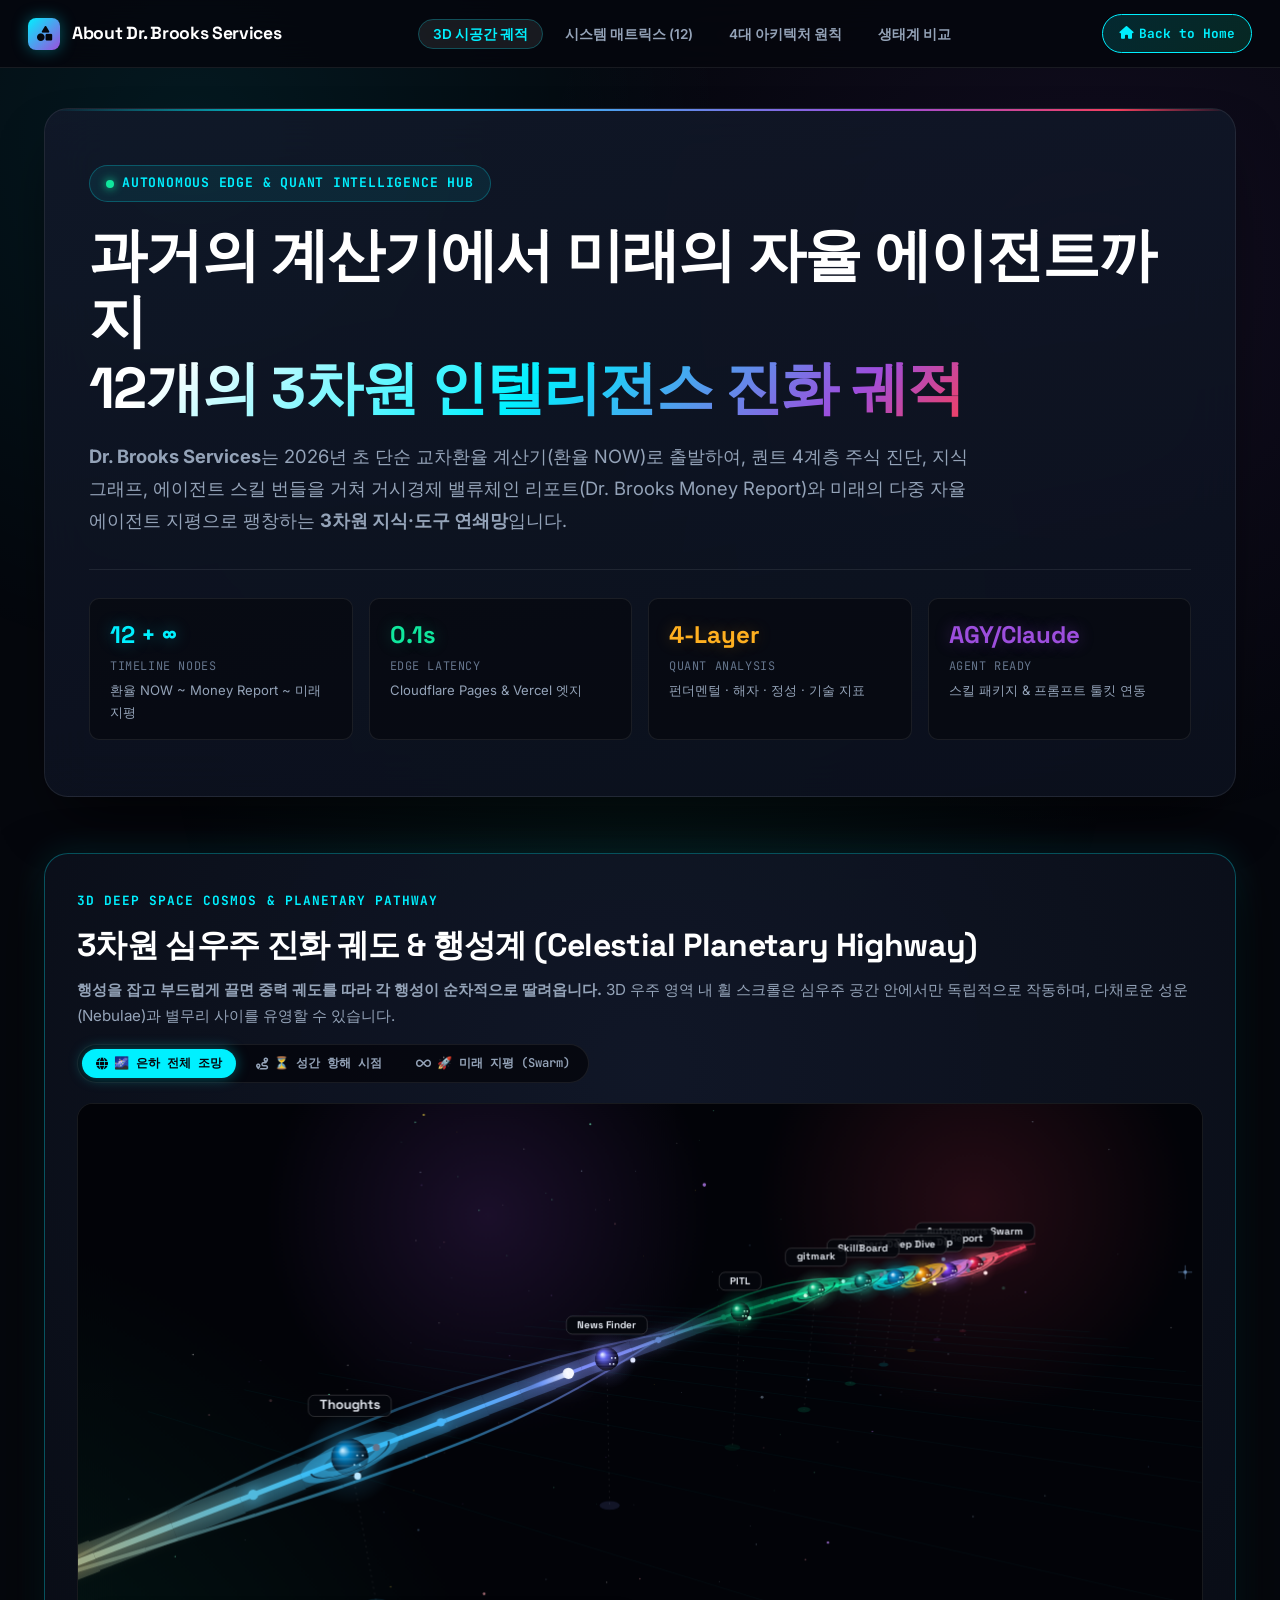
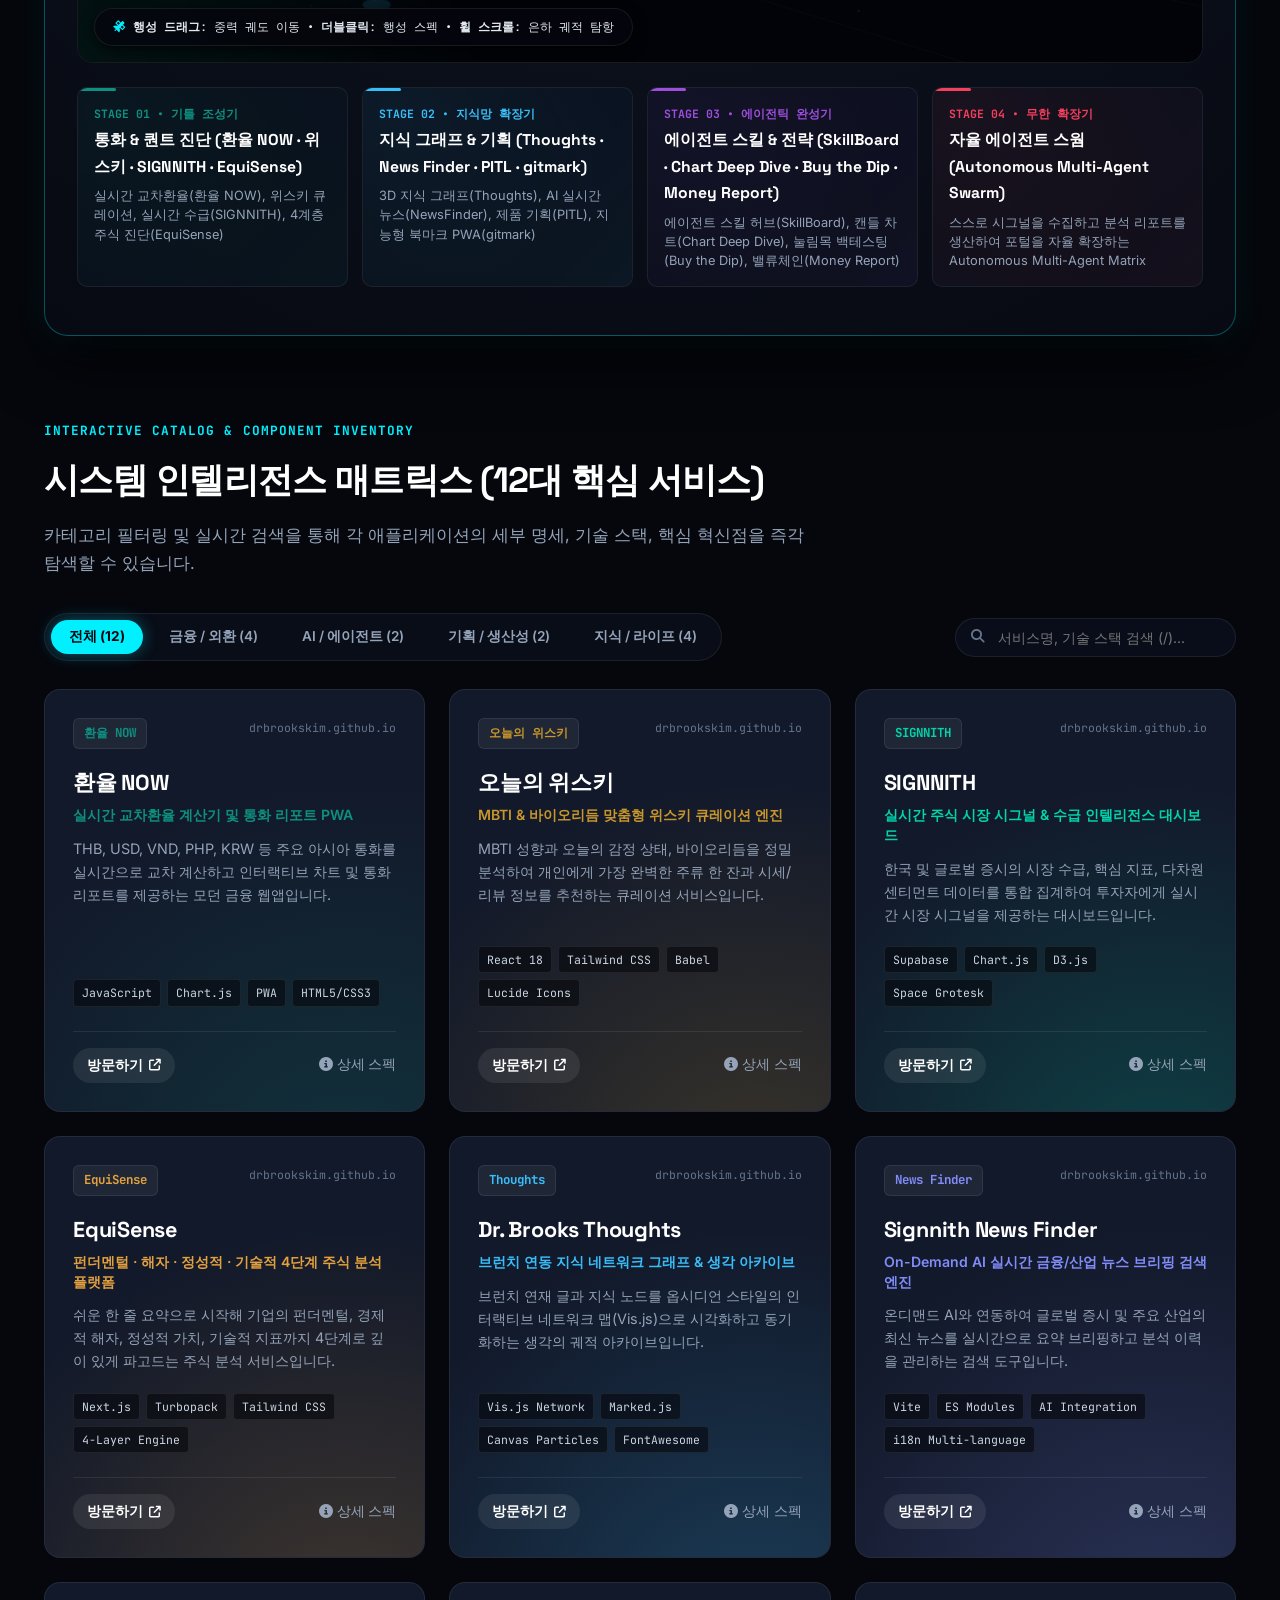
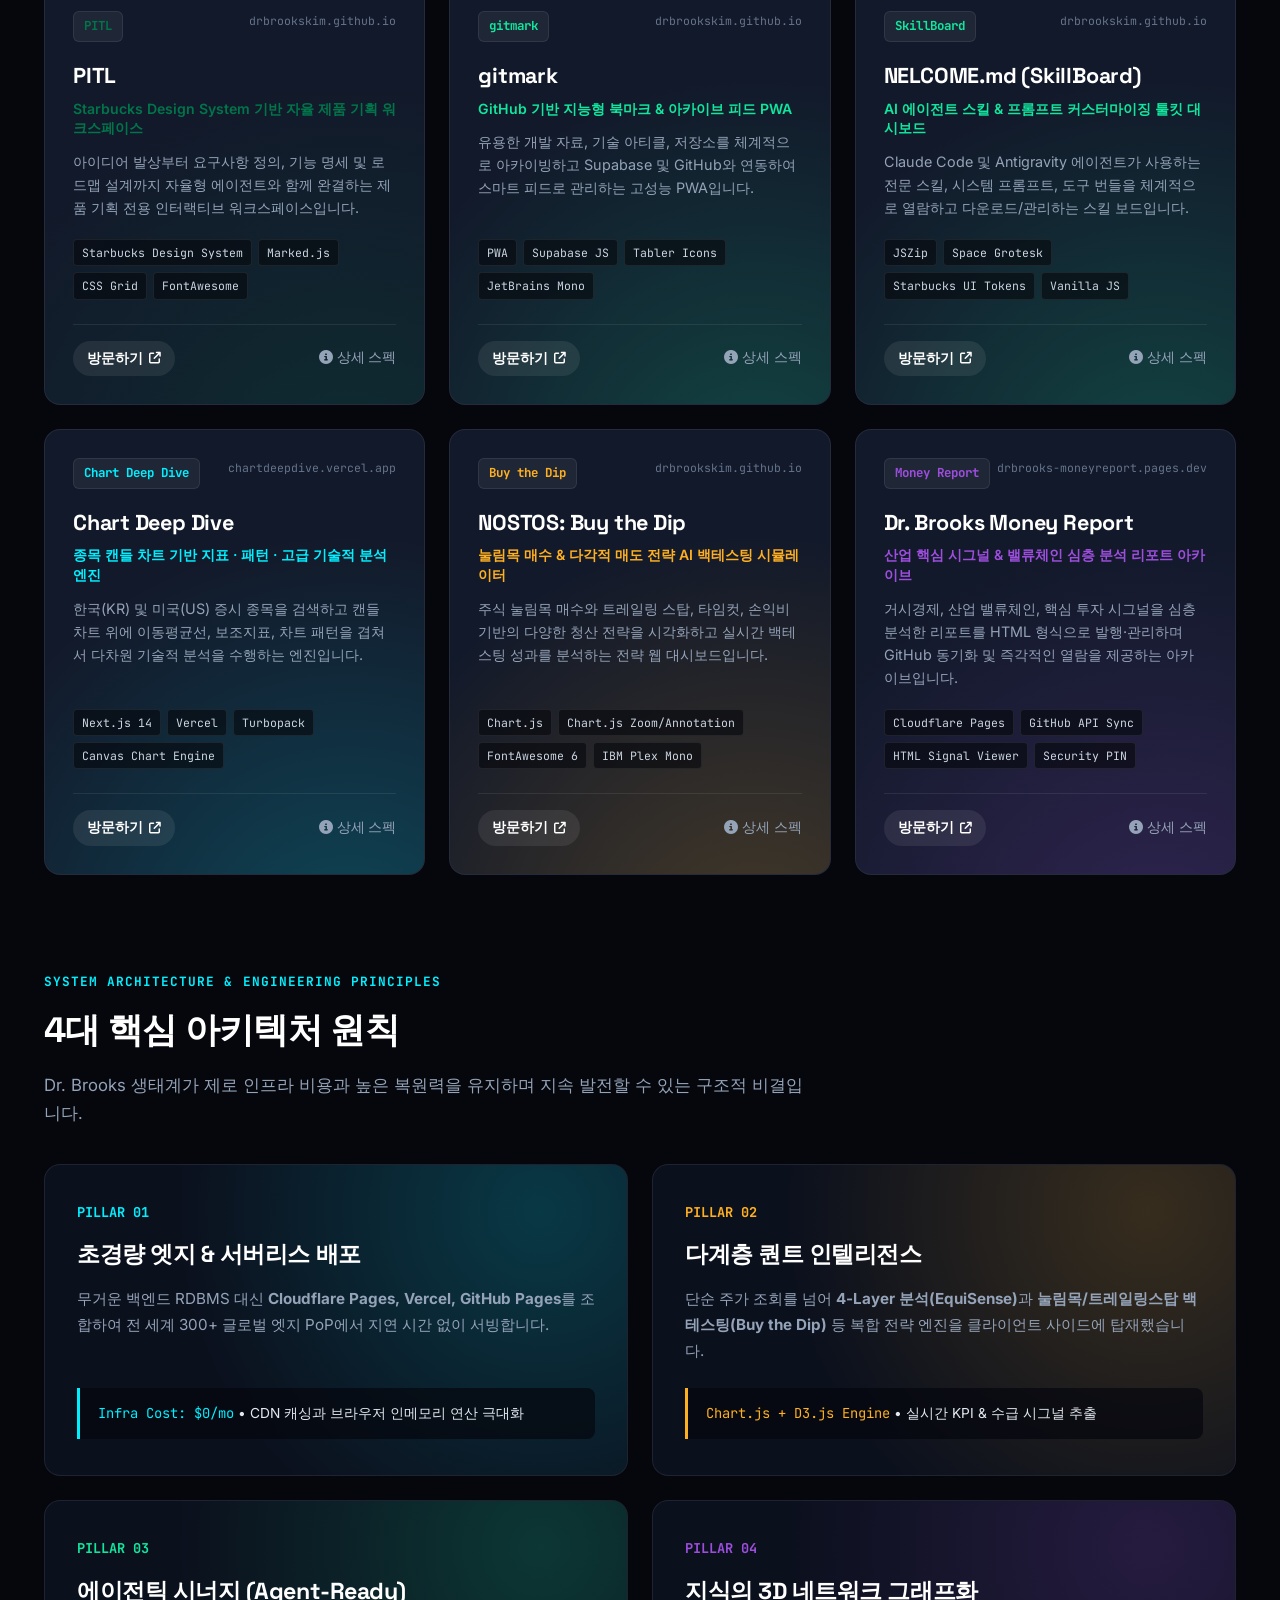
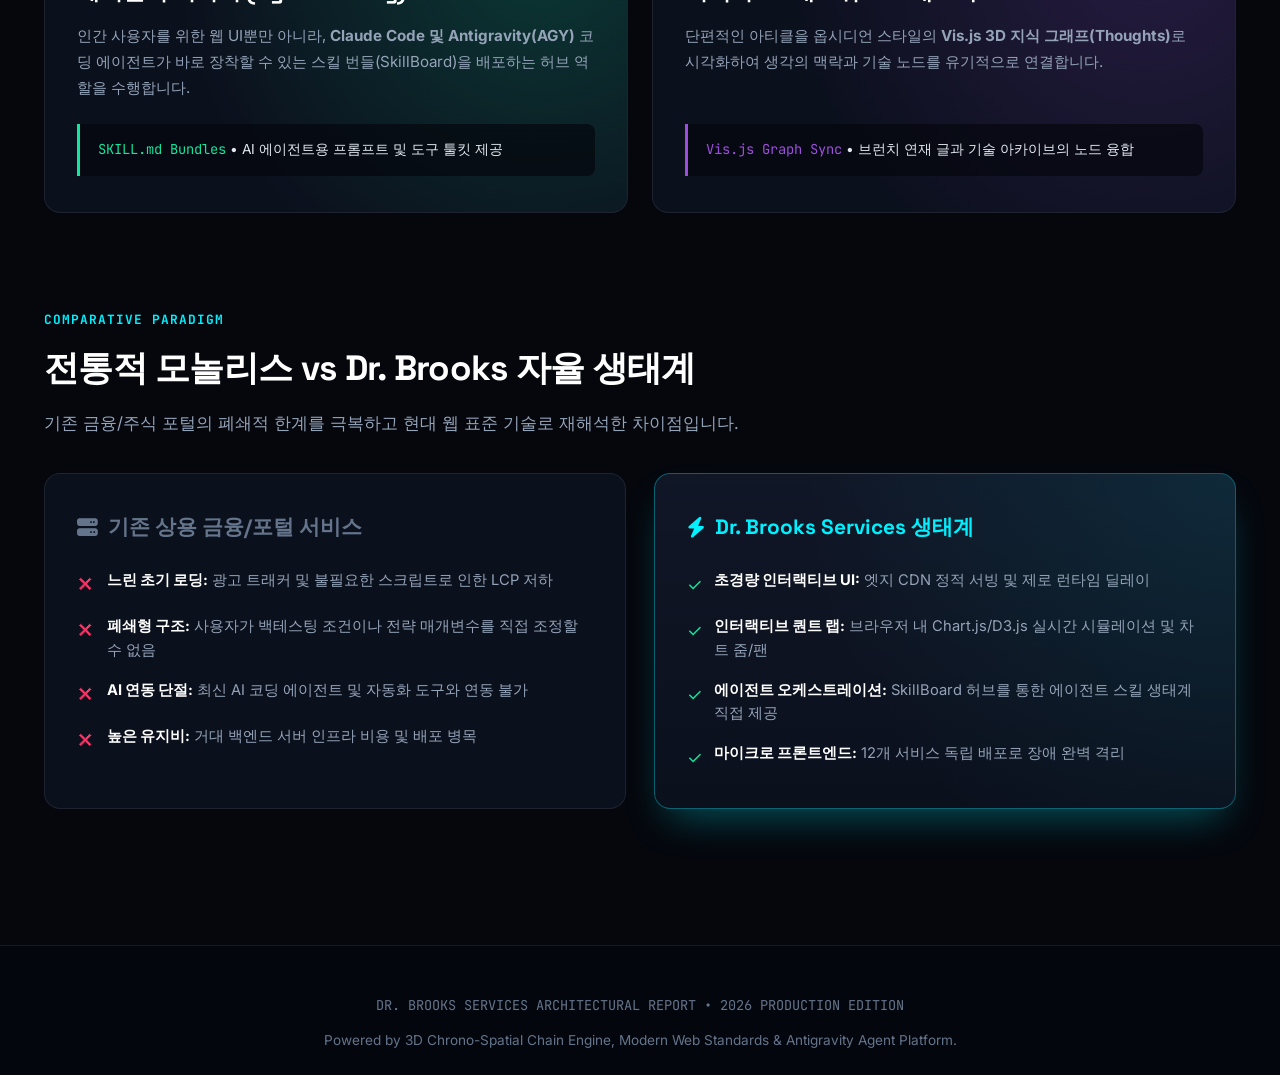
==== commit bdeb62b7: "fix: about.html 홈 링크 URL 정돈" ====
--- a/about.html
+++ b/about.html
@@ -1480,7 +1480,7 @@
       <li><a href="#pillars" class="nav-link">4대 아키텍처 원칙</a></li>
       <li><a href="#comparison" class="nav-link">생태계 비교</a></li>
     </ul>
-    <a href="index.html" class="nav-cta-btn">
+    <a href="https://drbrooks.pages.dev/" target="_blank" rel="noopener" class="nav-cta-btn">
       <i class="fa-solid fa-house"></i>
       <span>Back to Home</span>
     </a>
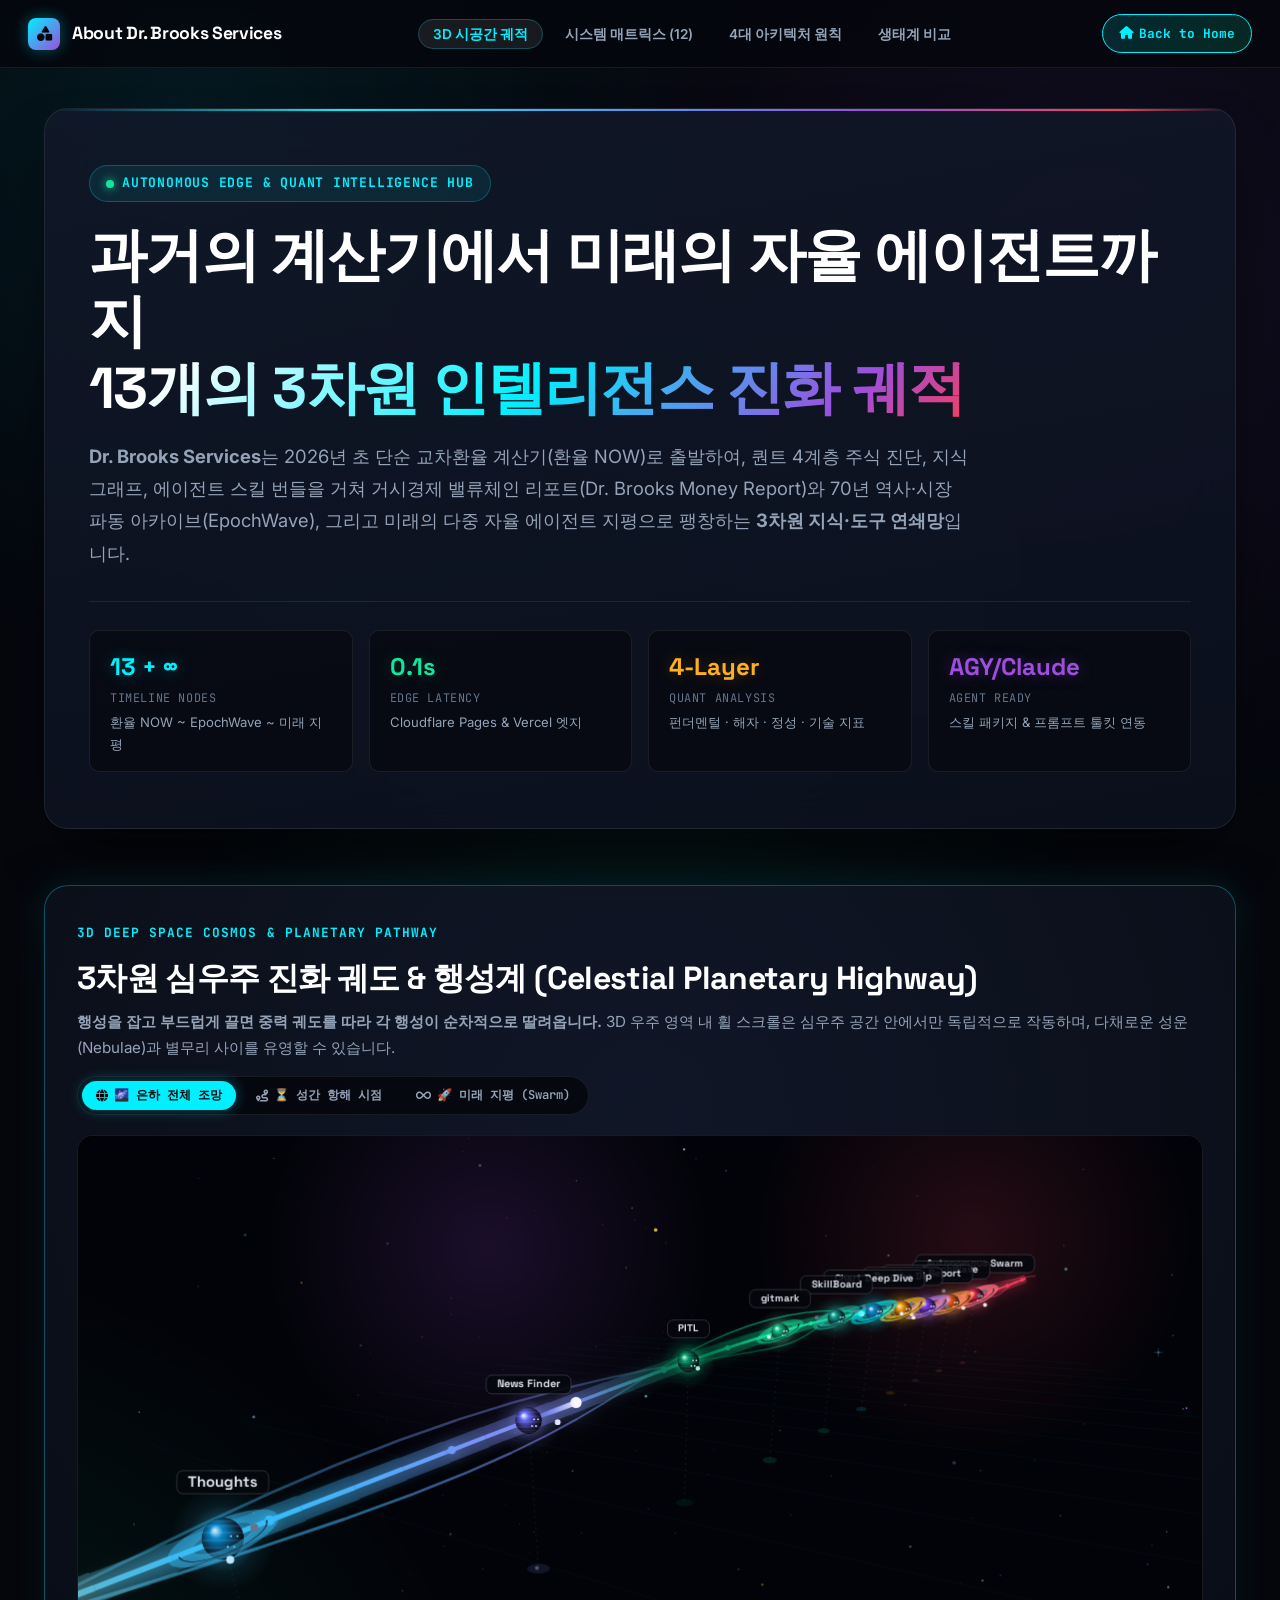
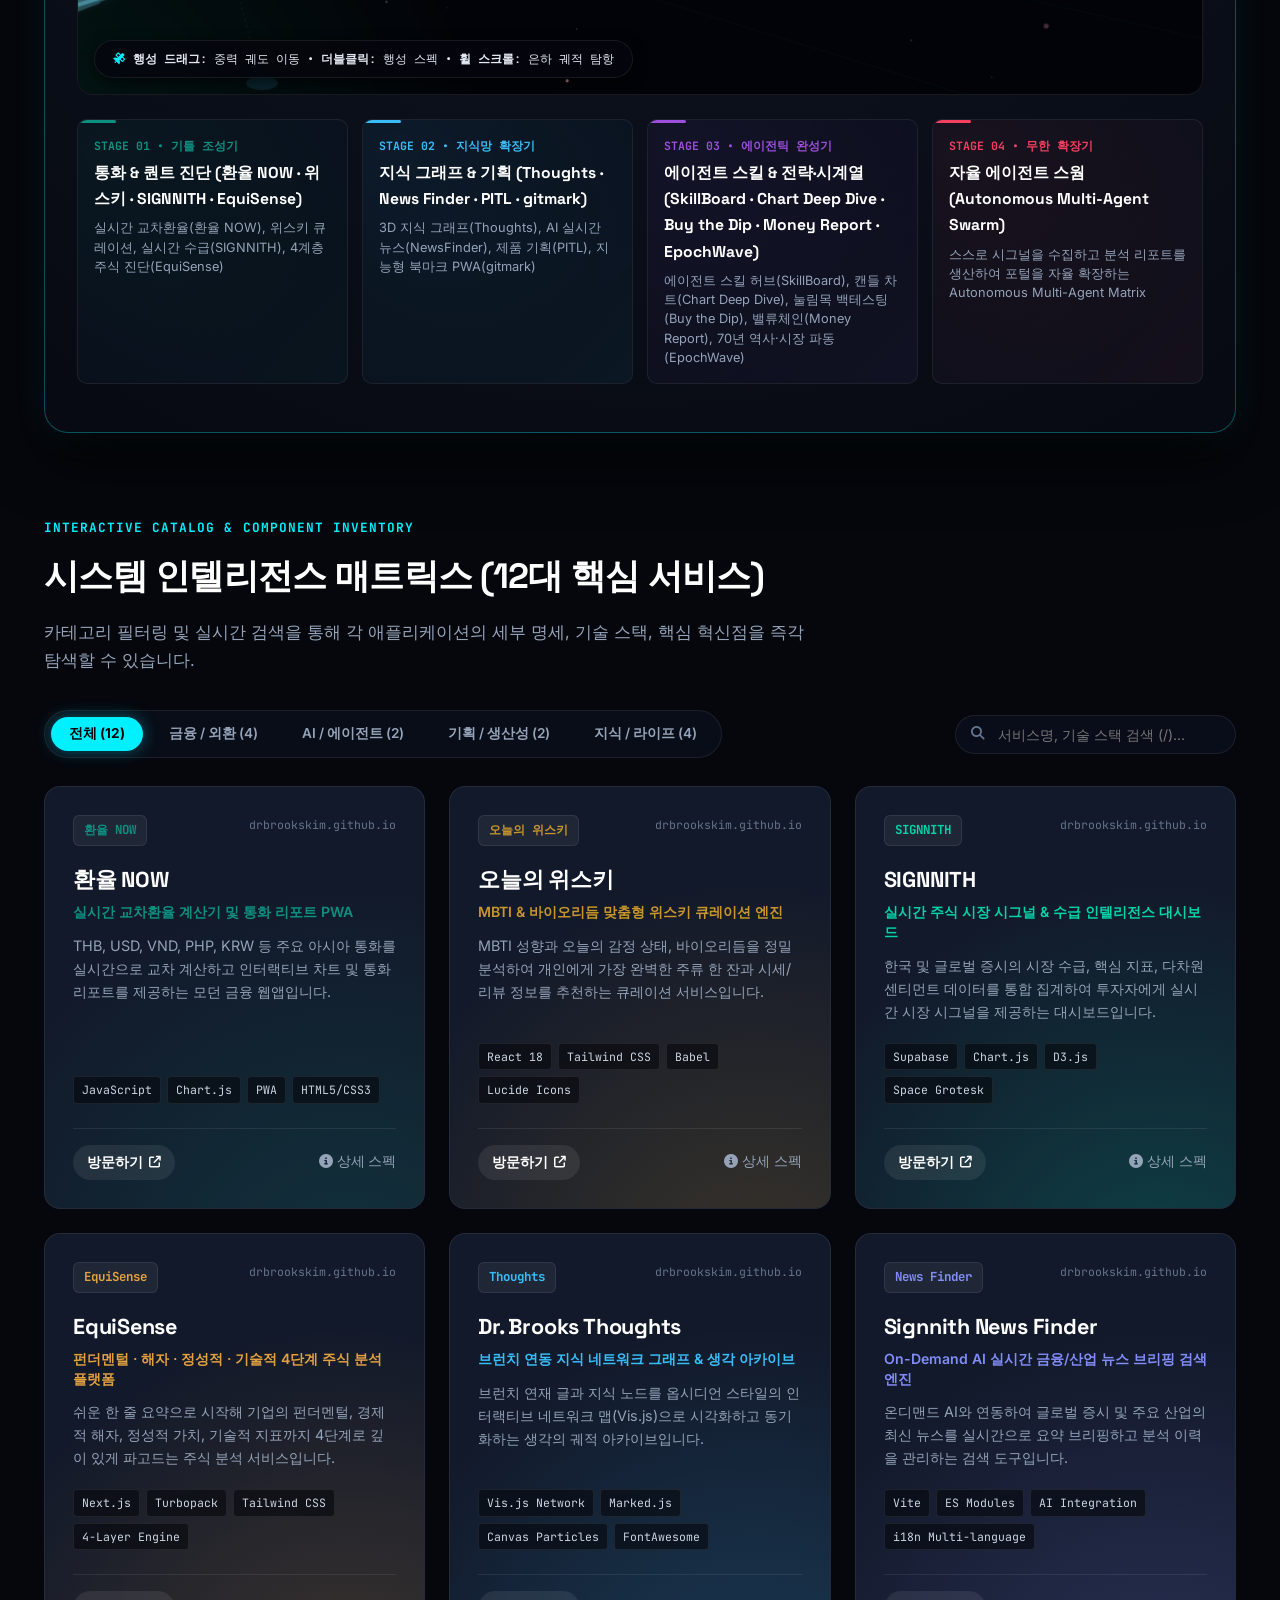
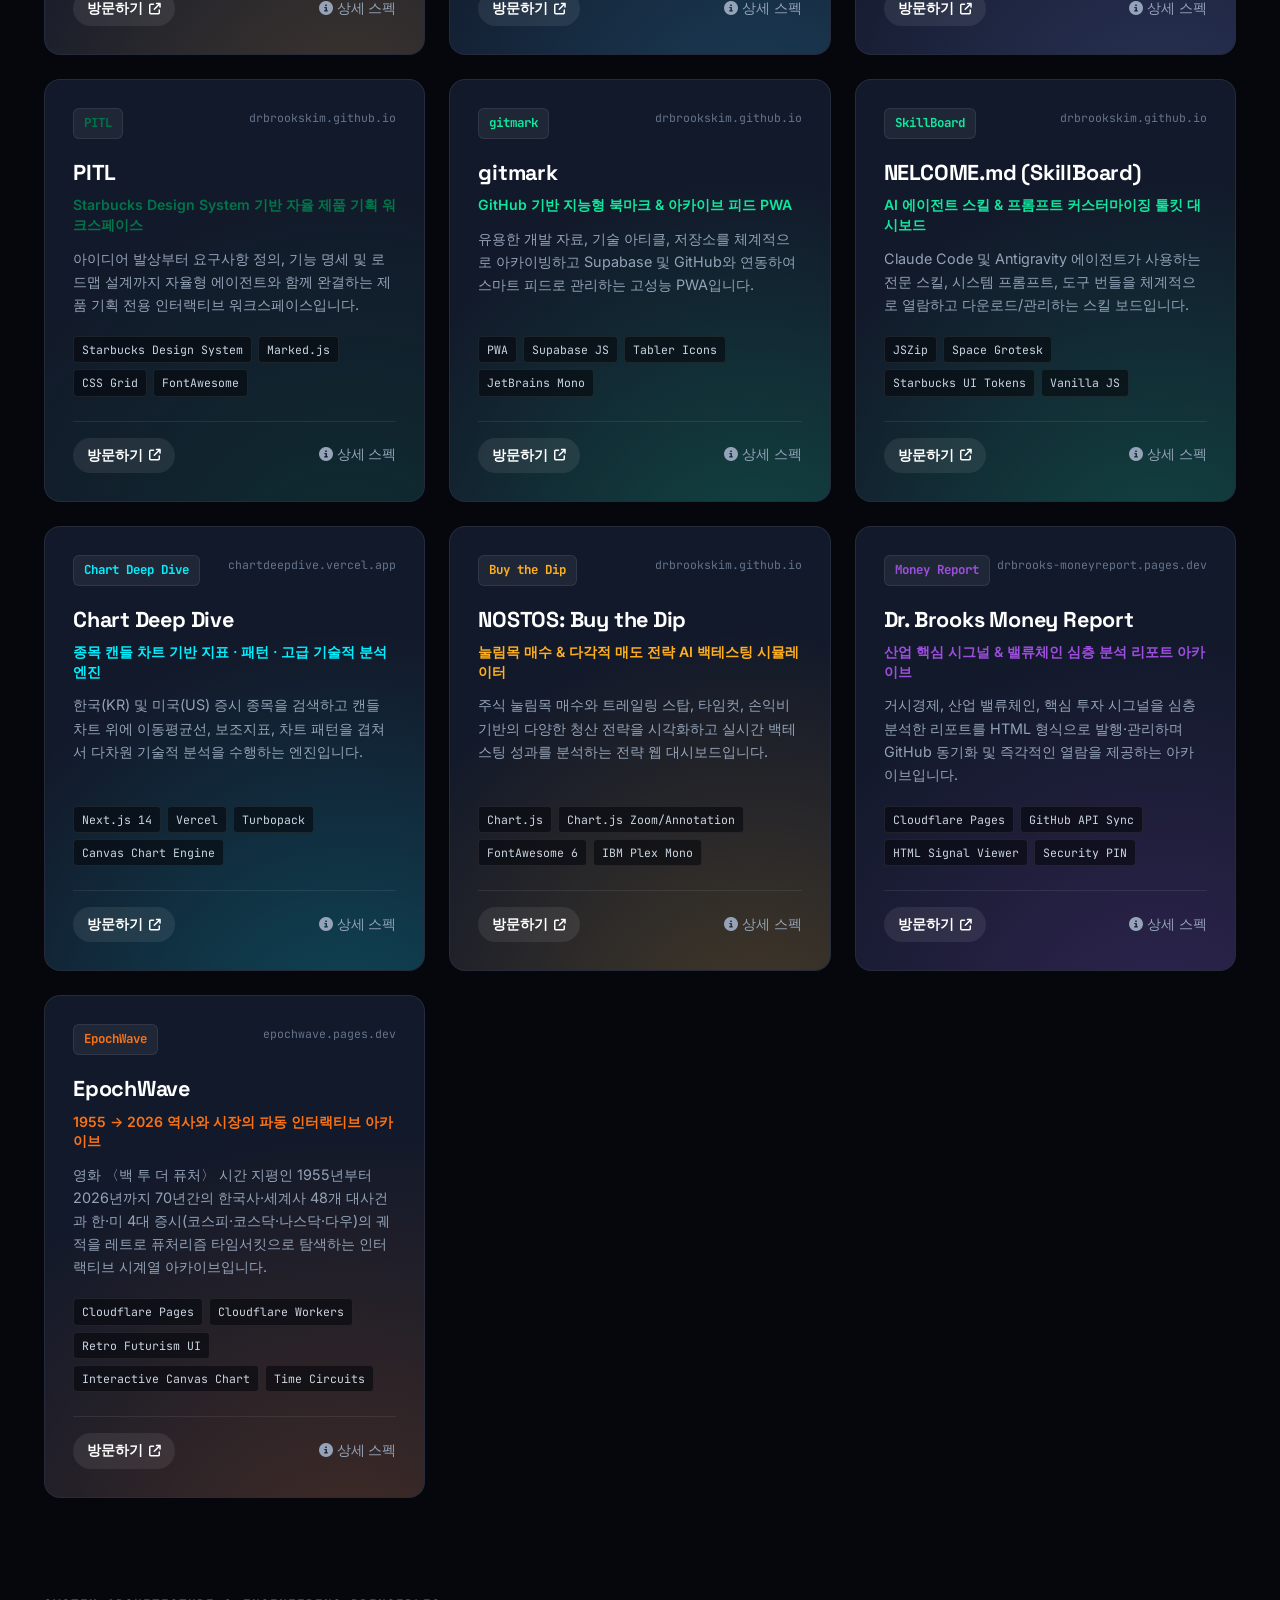
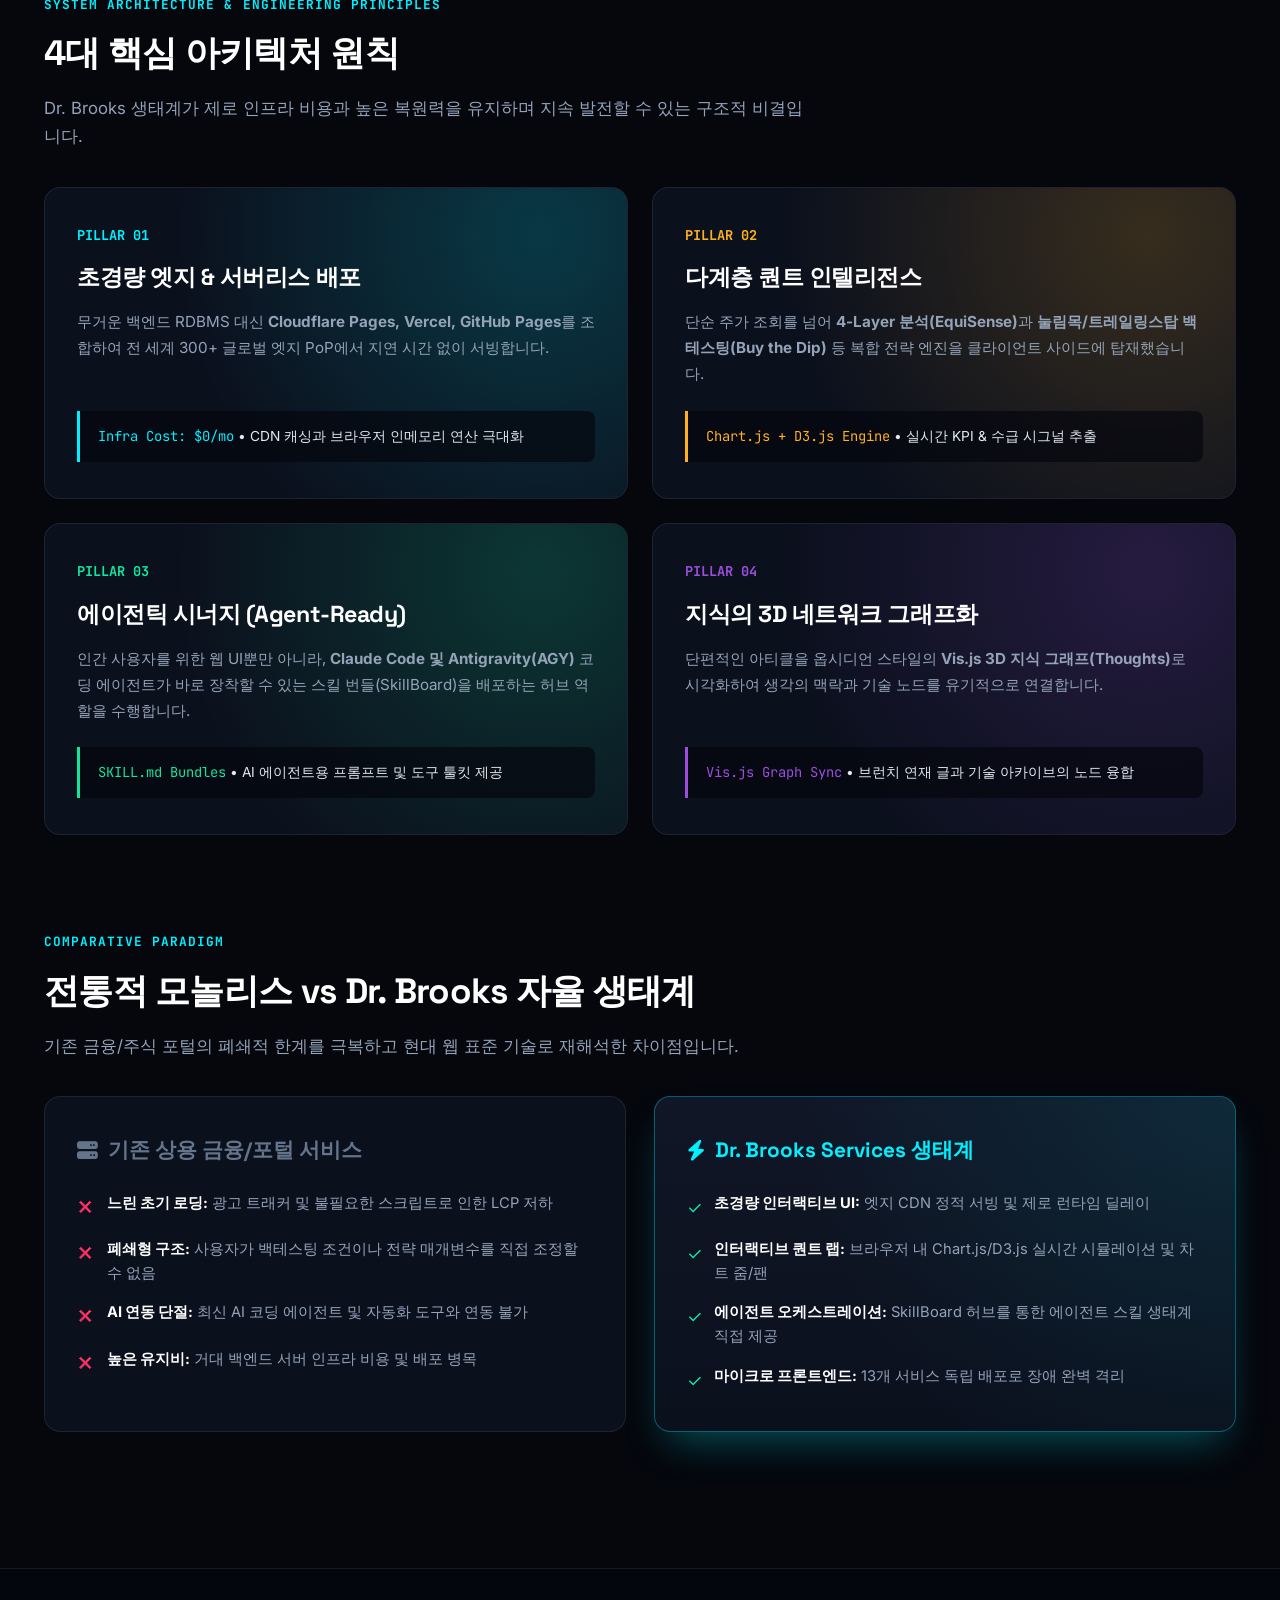
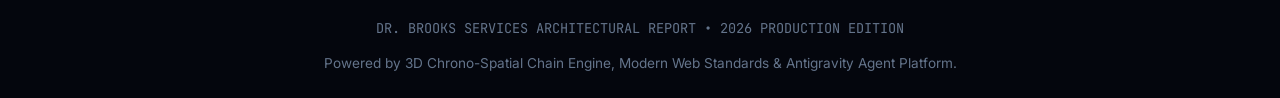
==== commit 8ae66ca0: "feat: 13번째 서비스 EpochWave (https://epochwave.pages.dev/) 추가 및 전방위 동기화" ====
--- a/about.html
+++ b/about.html
@@ -1499,19 +1499,19 @@
         
         <h1 class="hero-headline">
           과거의 계산기에서 미래의 자율 에이전트까지<br>
-          <span class="gradient-text">12개의 3차원 인텔리전스 진화 궤적</span>
+          <span class="gradient-text">13개의 3차원 인텔리전스 진화 궤적</span>
         </h1>
         
         <p class="hero-lead">
-          <strong>Dr. Brooks Services</strong>는 2026년 초 단순 교차환율 계산기(환율 NOW)로 출발하여, 퀀트 4계층 주식 진단, 지식 그래프, 에이전트 스킬 번들을 거쳐 거시경제 밸류체인 리포트(Dr. Brooks Money Report)와 미래의 다중 자율 에이전트 지평으로 팽창하는 <strong>3차원 지식·도구 연쇄망</strong>입니다.
+          <strong>Dr. Brooks Services</strong>는 2026년 초 단순 교차환율 계산기(환율 NOW)로 출발하여, 퀀트 4계층 주식 진단, 지식 그래프, 에이전트 스킬 번들을 거쳐 거시경제 밸류체인 리포트(Dr. Brooks Money Report)와 70년 역사·시장 파동 아카이브(EpochWave), 그리고 미래의 다중 자율 에이전트 지평으로 팽창하는 <strong>3차원 지식·도구 연쇄망</strong>입니다.
         </p>
 
         <!-- Live Telemetry Stats -->
         <div class="telemetry-grid">
           <div class="telemetry-card">
-            <div class="telemetry-metric cyan">12 + ∞</div>
+            <div class="telemetry-metric cyan">13 + ∞</div>
             <div class="telemetry-label">Timeline Nodes</div>
-            <div class="telemetry-sub">환율 NOW ~ Money Report ~ 미래 지평</div>
+            <div class="telemetry-sub">환율 NOW ~ EpochWave ~ 미래 지평</div>
           </div>
           <div class="telemetry-card">
             <div class="telemetry-metric emerald">0.1s</div>
@@ -1564,13 +1564,13 @@
         <!-- Dynamic Floating 3D Tooltip (HUD) -->
         <div class="hud-3d-tooltip" id="hudTooltip">
           <div class="hud-top">
-            <span class="hud-badge" id="hudBadge">Money Report</span>
+            <span class="hud-badge" id="hudBadge">EpochWave</span>
             <span class="hud-era" id="hudEra">2026 Production</span>
           </div>
-          <h4 class="hud-title" id="hudTitle">Dr. Brooks Money Report</h4>
-          <div class="hud-tagline" id="hudTagline">산업 시그널 &amp; 밸류체인 심층 리포트 아카이브</div>
+          <h4 class="hud-title" id="hudTitle">EpochWave</h4>
+          <div class="hud-tagline" id="hudTagline">1955 → 2026 역사와 시장의 파동 인터랙티브 아카이브</div>
           <p class="hud-desc" id="hudDesc">
-            거시경제, 산업 밸류체인 핵심 투자 시그널을 분석 발행하는 글로벌 엣지 아카이브입니다.
+            영화 〈백 투 더 퓨처〉 시간 지평 70년간의 대사건과 한·미 4대 증시 궤적을 타임서킷으로 연결한 아카이브입니다.
           </p>
           <div class="hud-action">
             <span class="hud-click-hint"><i class="fa-solid fa-arrow-pointer"></i> 더블클릭하여 행성 스펙 열기</span>
@@ -1600,8 +1600,8 @@
 
         <div class="stage-box" style="--stage-color: #9d4edd;">
           <div class="stage-tag">STAGE 03 • 에이전틱 완성기</div>
-          <div class="stage-name">에이전트 스킬 &amp; 전략 (SkillBoard · Chart Deep Dive · Buy the Dip · Money Report)</div>
-          <div class="stage-summary">에이전트 스킬 허브(SkillBoard), 캔들 차트(Chart Deep Dive), 눌림목 백테스팅(Buy the Dip), 밸류체인(Money Report)</div>
+          <div class="stage-name">에이전트 스킬 &amp; 전략·시계열 (SkillBoard · Chart Deep Dive · Buy the Dip · Money Report · EpochWave)</div>
+          <div class="stage-summary">에이전트 스킬 허브(SkillBoard), 캔들 차트(Chart Deep Dive), 눌림목 백테스팅(Buy the Dip), 밸류체인(Money Report), 70년 역사·시장 파동(EpochWave)</div>
         </div>
 
         <div class="stage-box" style="--stage-color: #f43f5e;">
@@ -1763,7 +1763,7 @@
             </li>
             <li class="comp-item">
               <span class="comp-icon" style="color: var(--aurora-emerald);">✓</span>
-              <div><strong>마이크로 프론트엔드:</strong> 12개 서비스 독립 배포로 장애 완벽 격리</div>
+              <div><strong>마이크로 프론트엔드:</strong> 13개 서비스 독립 배포로 장애 완벽 격리</div>
             </li>
           </ul>
         </div>
@@ -2179,6 +2179,36 @@
           radius: 20
         }
       },
+      {
+        id: 13,
+        seq: "EpochWave",
+        era: "2026.Production (현재·최신)",
+        title: "EpochWave",
+        tagline: "1955 → 2026 역사와 시장의 파동 인터랙티브 아카이브",
+        description: "영화 〈백 투 더 퓨처〉 시간 지평인 1955년부터 2026년까지 70년간의 한국사·세계사 48개 대사건과 한·미 4대 증시(코스피·코스닥·나스닥·다우)의 궤적을 레트로 퓨처리즘 타임서킷으로 탐색하는 인터랙티브 시계열 아카이브입니다.",
+        category: "market",
+        categoryLabel: "역사 & 시장 파동",
+        url: "https://epochwave.pages.dev/",
+        domain: "epochwave.pages.dev",
+        tech: ["Cloudflare Pages", "Cloudflare Workers", "Retro Futurism UI", "Interactive Canvas Chart", "Time Circuits"],
+        highlights: [
+          "1955~2026년 70년 한국사·세계사 48대 사건과 증시 맥락 연결",
+          "코스피 · 코스닥 · 나스닥 · 다우 4대 증시 공식 시계열 데이터",
+          "영화 〈백 투 더 퓨처〉 레트로 퓨처리즘 타임서킷 UI 인터랙션"
+        ],
+        accent: "#f97316",
+        planet: {
+          type: "solar_chronos",
+          base: "#ea580c",
+          shadow: "#7c2d12",
+          highlight: "#ffedd5",
+          atmosphere: "#fdba74",
+          hasRings: true,
+          ringColor: "rgba(251, 146, 60, 0.65)",
+          moons: 3,
+          radius: 21
+        }
+      },
       // Future Expansion Horizon Node
       {
         id: 99,
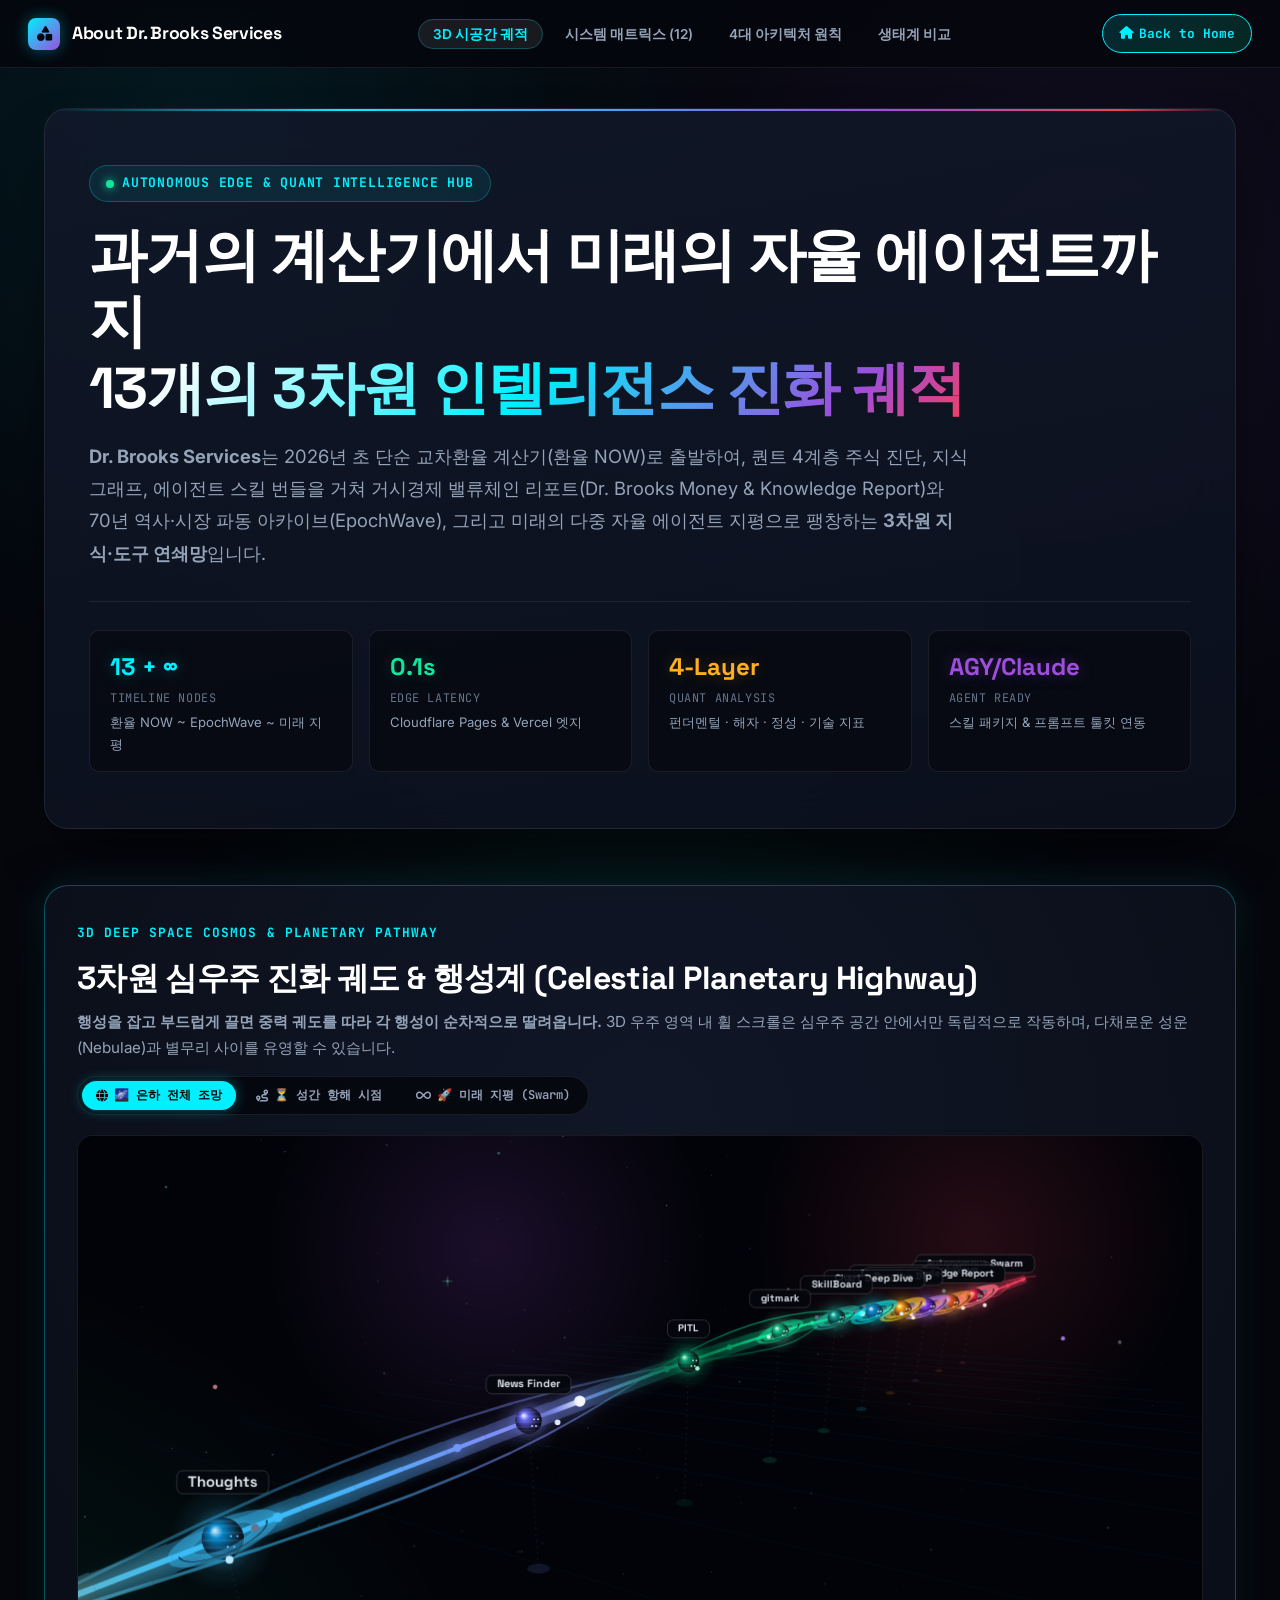
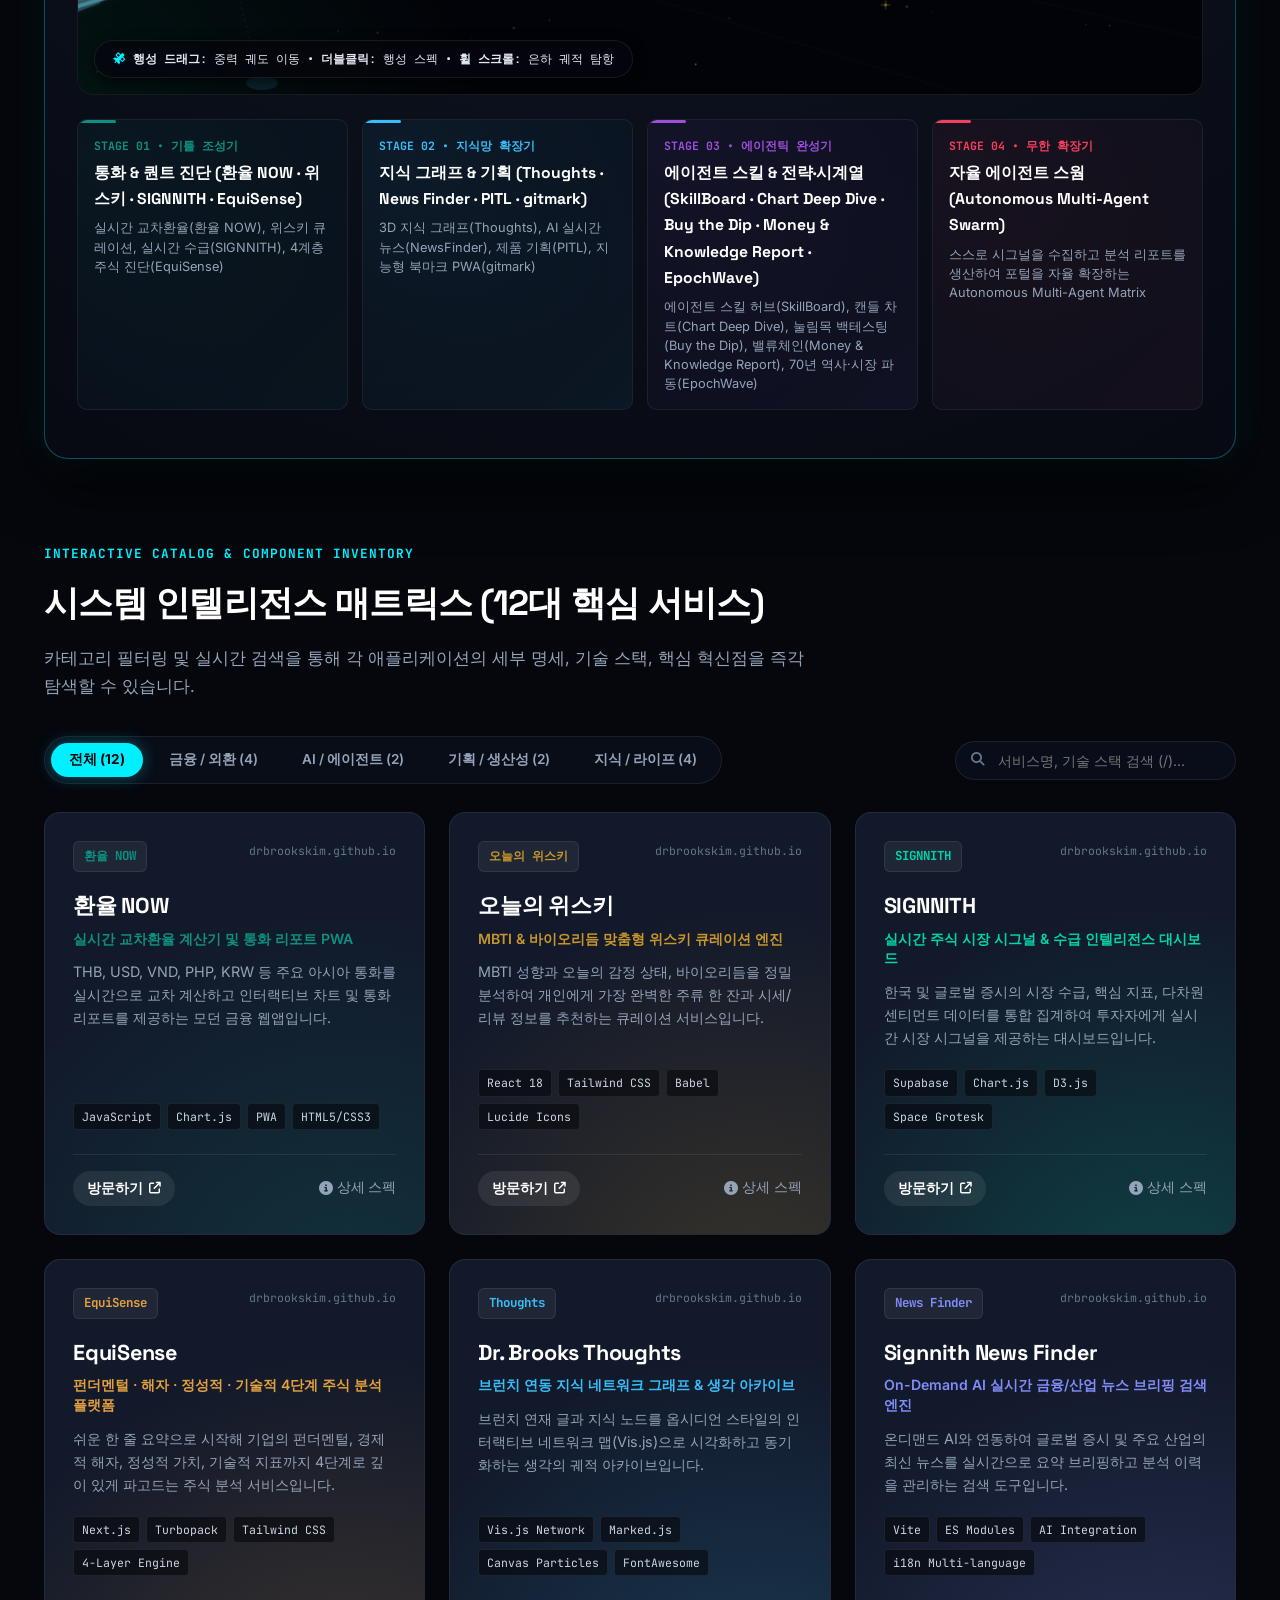
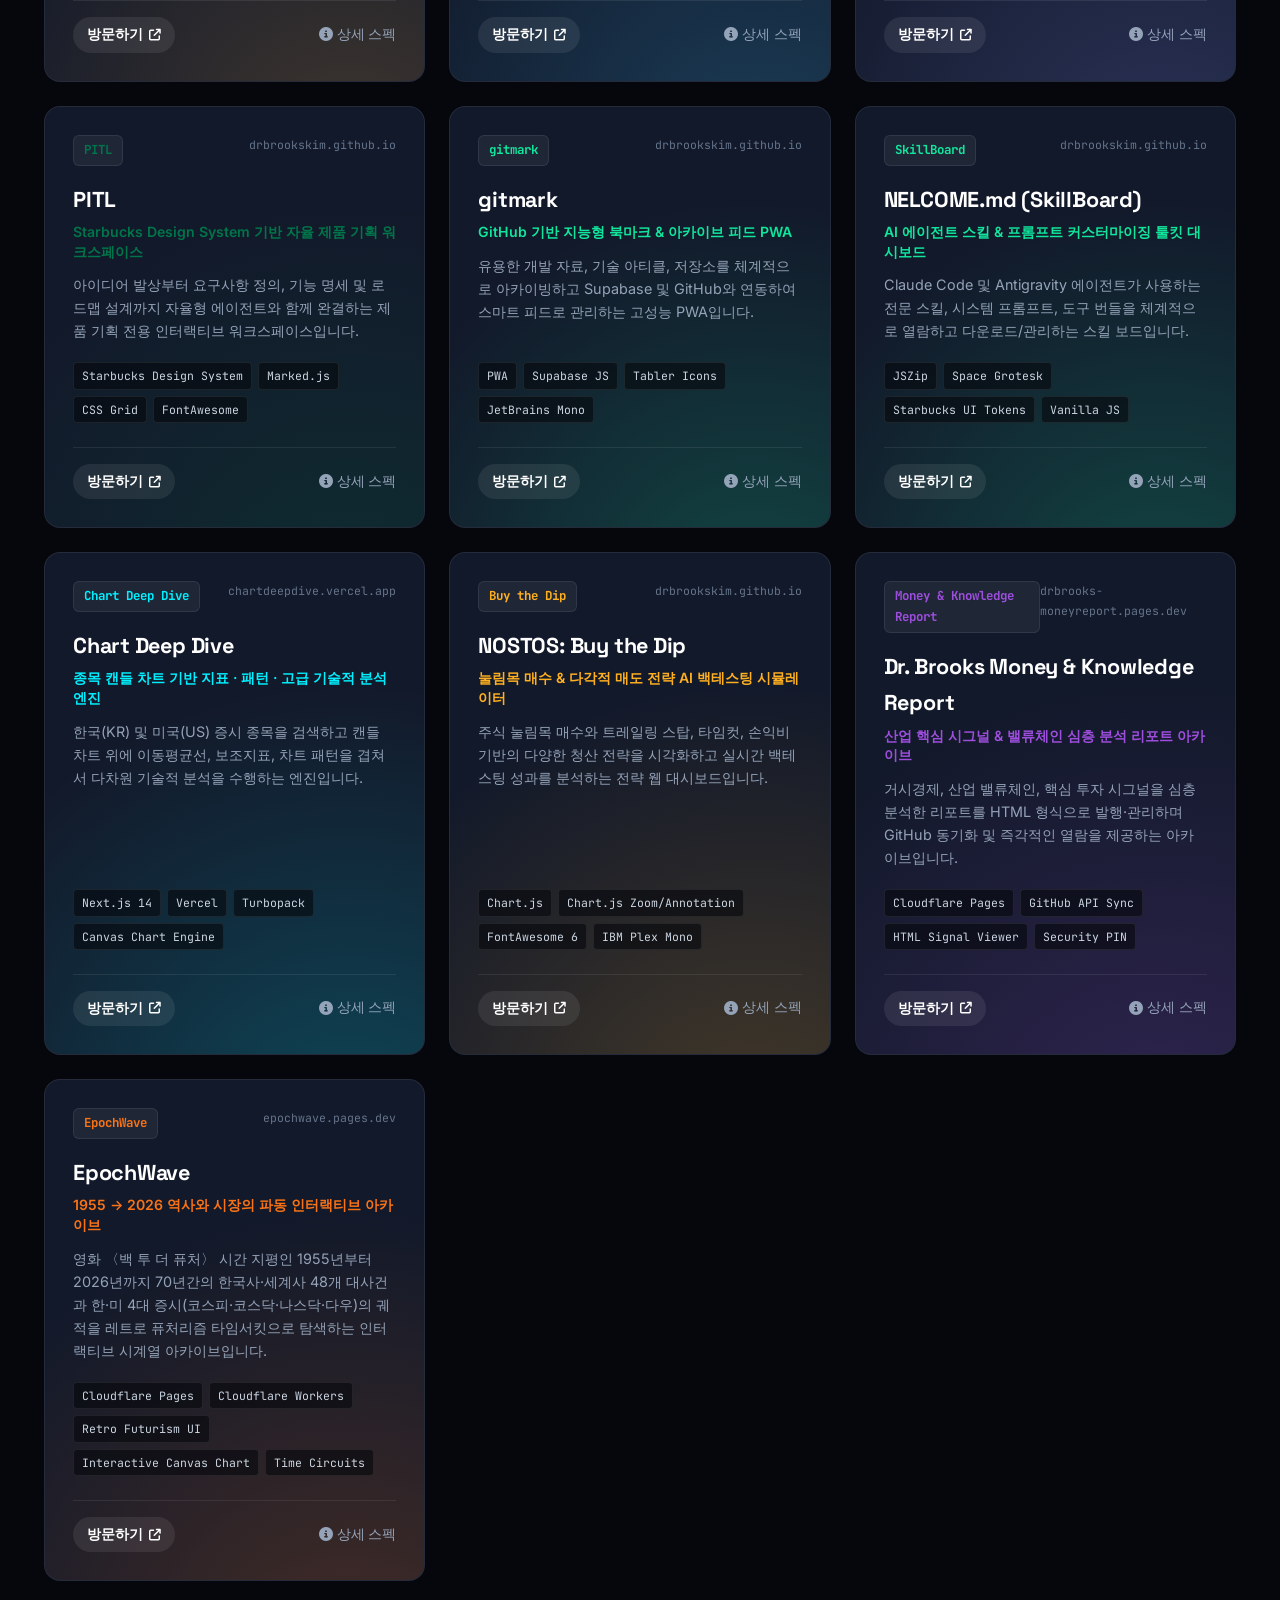
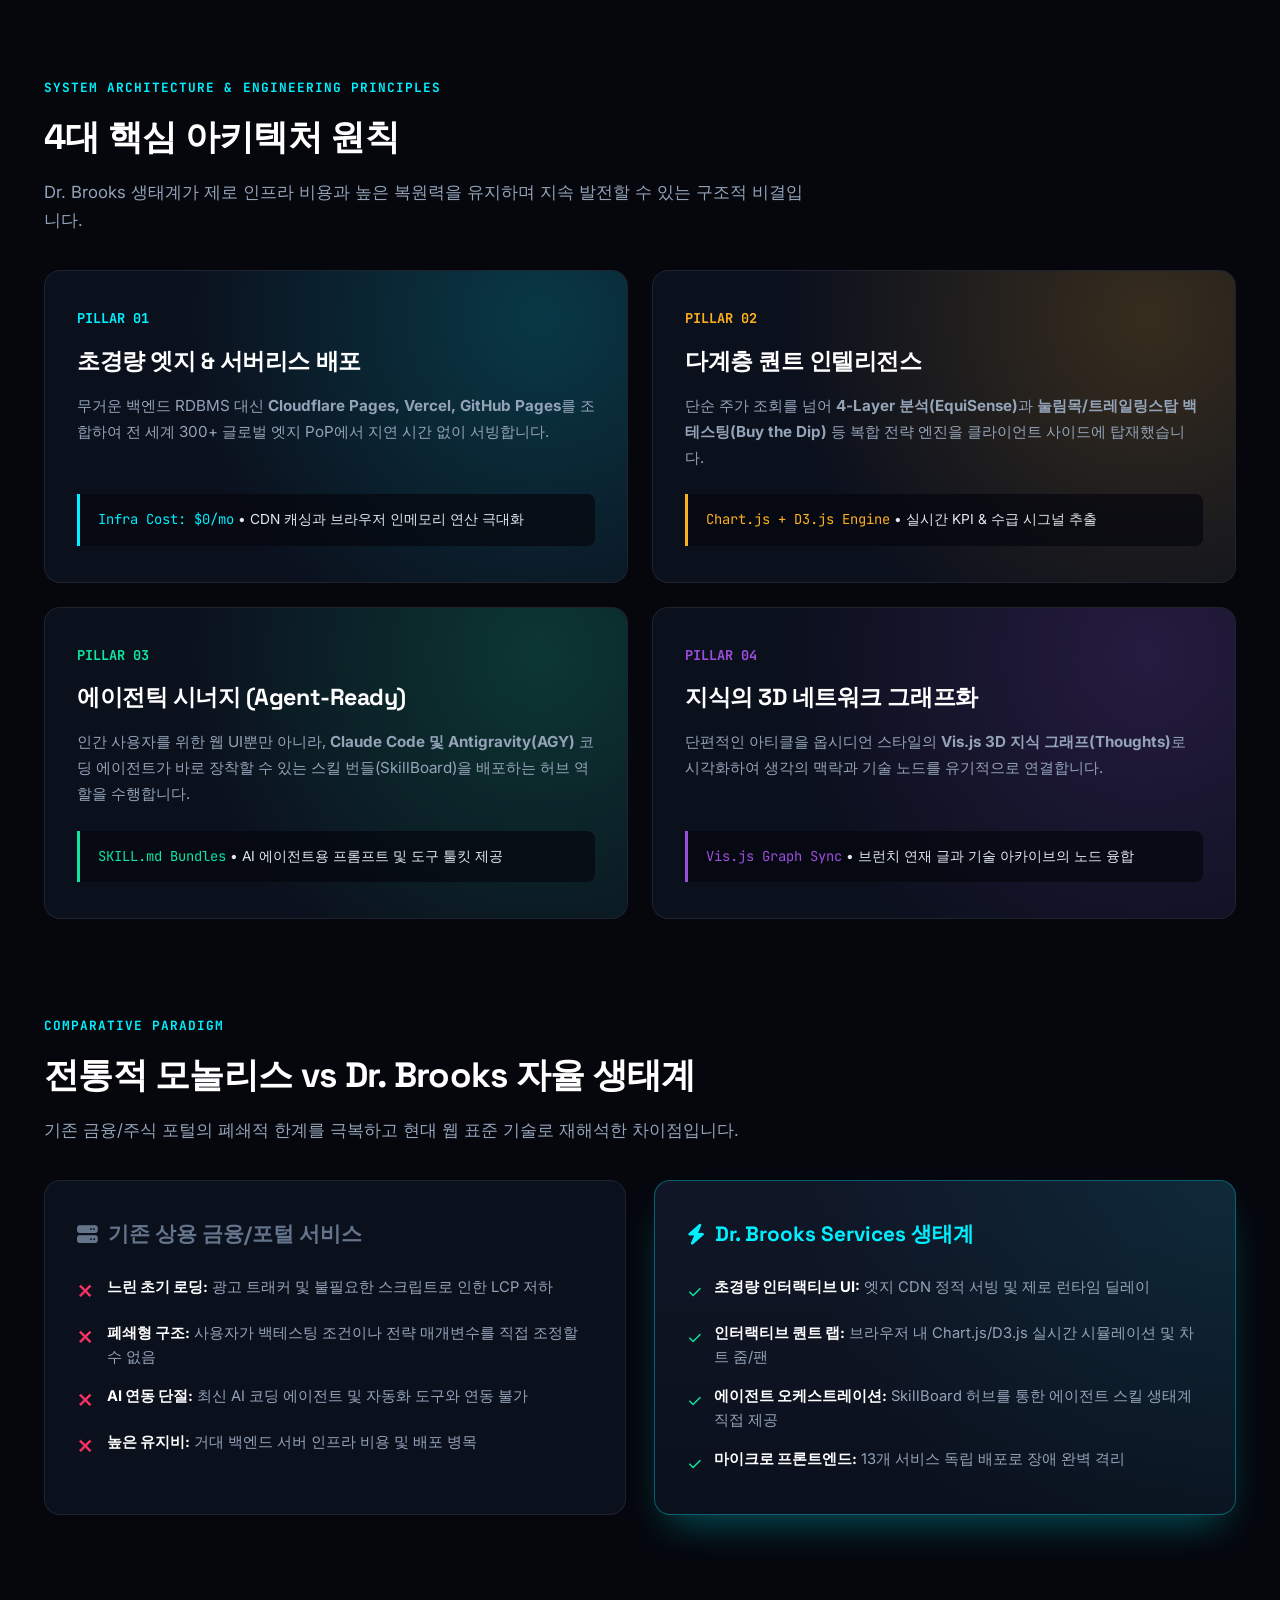
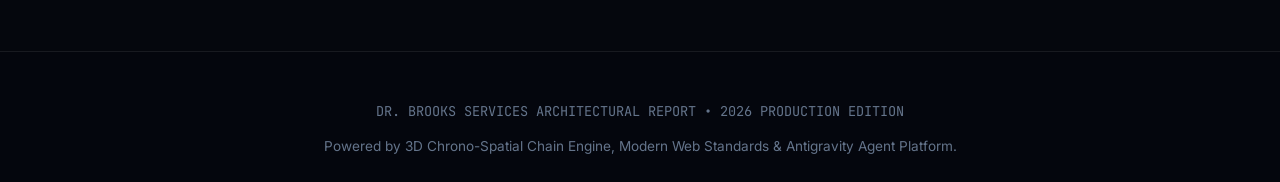
==== commit 72cd125d: "chore: Dr. Brooks Money & Knowledge Report (#12) 타이틀 변경 반영" ====
--- a/about.html
+++ b/about.html
@@ -1503,7 +1503,7 @@
         </h1>
         
         <p class="hero-lead">
-          <strong>Dr. Brooks Services</strong>는 2026년 초 단순 교차환율 계산기(환율 NOW)로 출발하여, 퀀트 4계층 주식 진단, 지식 그래프, 에이전트 스킬 번들을 거쳐 거시경제 밸류체인 리포트(Dr. Brooks Money Report)와 70년 역사·시장 파동 아카이브(EpochWave), 그리고 미래의 다중 자율 에이전트 지평으로 팽창하는 <strong>3차원 지식·도구 연쇄망</strong>입니다.
+          <strong>Dr. Brooks Services</strong>는 2026년 초 단순 교차환율 계산기(환율 NOW)로 출발하여, 퀀트 4계층 주식 진단, 지식 그래프, 에이전트 스킬 번들을 거쳐 거시경제 밸류체인 리포트(Dr. Brooks Money & Knowledge Report)와 70년 역사·시장 파동 아카이브(EpochWave), 그리고 미래의 다중 자율 에이전트 지평으로 팽창하는 <strong>3차원 지식·도구 연쇄망</strong>입니다.
         </p>
 
         <!-- Live Telemetry Stats -->
@@ -1600,8 +1600,8 @@
 
         <div class="stage-box" style="--stage-color: #9d4edd;">
           <div class="stage-tag">STAGE 03 • 에이전틱 완성기</div>
-          <div class="stage-name">에이전트 스킬 &amp; 전략·시계열 (SkillBoard · Chart Deep Dive · Buy the Dip · Money Report · EpochWave)</div>
-          <div class="stage-summary">에이전트 스킬 허브(SkillBoard), 캔들 차트(Chart Deep Dive), 눌림목 백테스팅(Buy the Dip), 밸류체인(Money Report), 70년 역사·시장 파동(EpochWave)</div>
+          <div class="stage-name">에이전트 스킬 &amp; 전략·시계열 (SkillBoard · Chart Deep Dive · Buy the Dip · Money &amp; Knowledge Report · EpochWave)</div>
+          <div class="stage-summary">에이전트 스킬 허브(SkillBoard), 캔들 차트(Chart Deep Dive), 눌림목 백테스팅(Buy the Dip), 밸류체인(Money &amp; Knowledge Report), 70년 역사·시장 파동(EpochWave)</div>
         </div>
 
         <div class="stage-box" style="--stage-color: #f43f5e;">
@@ -2151,9 +2151,9 @@
       },
       {
         id: 12,
-        seq: "Money Report",
+        seq: "Money & Knowledge Report",
         era: "2026.Production (현재·최신)",
-        title: "Dr. Brooks Money Report",
+        title: "Dr. Brooks Money & Knowledge Report",
         tagline: "산업 핵심 시그널 & 밸류체인 심층 분석 리포트 아카이브",
         description: "거시경제, 산업 밸류체인, 핵심 투자 시그널을 심층 분석한 리포트를 HTML 형식으로 발행·관리하며 GitHub 동기화 및 즉각적인 열람을 제공하는 아카이브입니다.",
         category: "finance",
